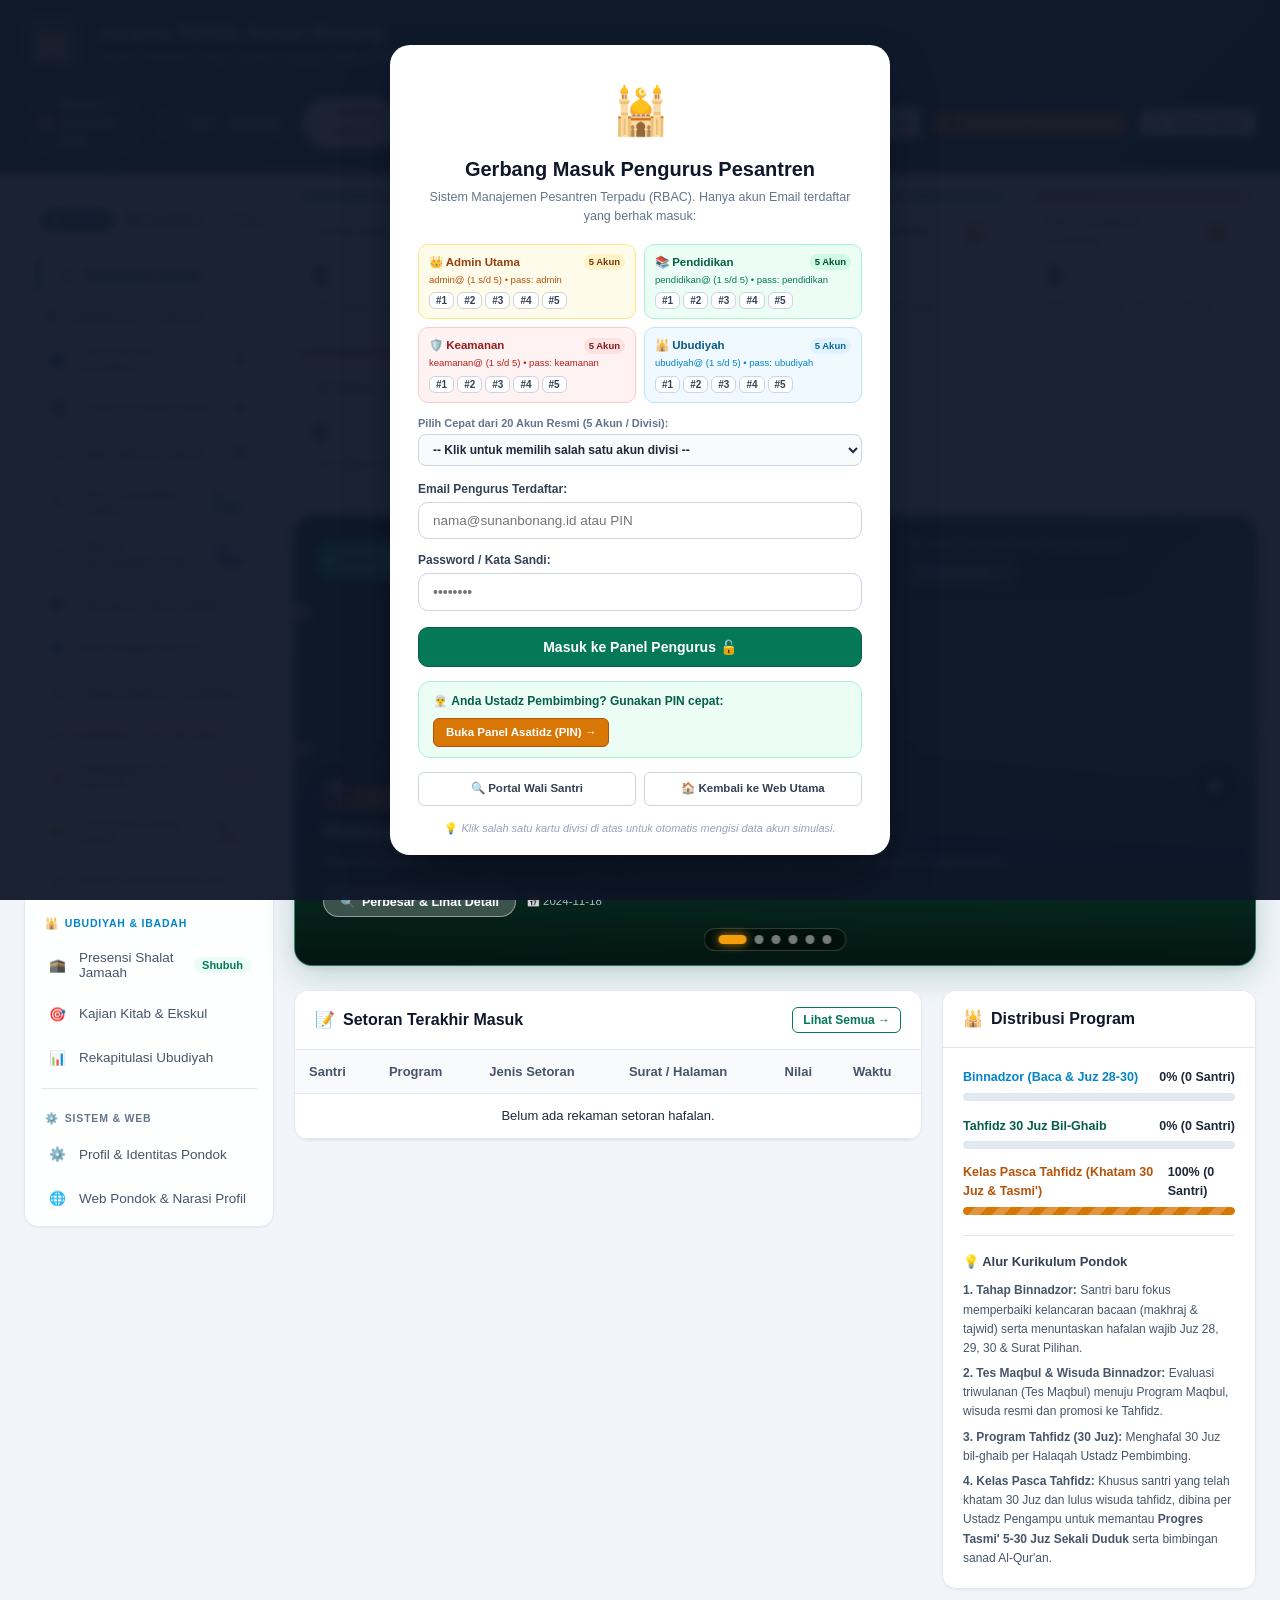
==== admin-tahfidz.html @ cd44e1b3 "feat: tambahkan fitur perombakan dan pindah halaqah/kelas santri khusus admin dengan sinkronisasi cl" ====
<!DOCTYPE html>
<html lang="id">
<head>
  <meta charset="UTF-8">
  <meta name="viewport" content="width=device-width, initial-scale=1.0">
  <title>SiTahfidz - Sistem Presensi & Hasil Setoran Hafalan Santri</title>
  <link rel="stylesheet" href="styles.css">
  <link rel="icon" href="data:image/svg+xml,<svg xmlns='http://www.w3.org/2000/svg' viewBox='0 0 24 24' fill='%23059669'><path d='M12 2L2 7l10 5 10-5-10-5zM2 17l10 5 10-5M2 12l10 5 10-5'/></svg>">
</head>
<body>

  <!-- ================= TOP HEADER ================= -->
  <header class="app-header">
    <div class="header-container">
      <div class="header-left">
        <div class="pondok-logo-wrap" id="headerLogoWrap">
          <span class="pondok-logo-placeholder">🕌</span>
        </div>
        <div class="header-title-block">
          <h1 id="headerPondokName">Pondok Pesantren Tahfidz Al-Qur'an Al-Barokah</h1>
          <p id="headerPondokDesc">Sistem Presensi & Hasil Setoran Hafalan: Program Binnadzor & Tahfidz</p>
        </div>
      </div>

      <div class="header-right">
        <div class="header-badge badge-gold">
          <span>📅</span>
          <span id="headerCurrentDate">Memuat tanggal...</span>
        </div>
        <div class="header-badge" style="display:inline-flex; align-items:center;">
          <span class="live-pulse-dot"></span>
          <span>Sesi:</span>&nbsp;
          <span id="headerActiveSession" style="font-weight:700;">Shubuh</span>
        </div>
        <!-- CLOUD SYNC BADGE -->
        <div id="cloudSyncBadge" class="header-badge" style="background:#ecfdf5; color:#047857; font-weight:700; border:1px solid #bbf7d0; cursor:pointer;" onclick="switchTab('pengaturan')" title="Status Cloud Firebase (website-utama-asrama): Klik untuk buka pengaturan cloud">
          <span class="live-pulse-dot" style="background:#10b981;"></span>
          <span id="syncText">Cloud Sync</span>
        </div>
        <!-- PERAN PENGURUS AKTIF (ROLE BADGE) -->
        <div id="headerRoleBadge" class="header-badge" style="background:#fef3c7; color:#92400e; font-weight:700; border:1px solid #fde68a; cursor:default;" title="Peran aktif saat ini">
          <span id="headerRoleIcon">👑</span>
          <span id="headerRoleName">Administrator Utama</span>
        </div>
        <button type="button" class="btn btn-secondary btn-sm" onclick="handleLogoutRole()" style="background:#fee2e2; color:#b91c1c; border-color:#fca5a5;" title="Kunci / Ganti Akun Peran Pengurus">
          <span>🔒</span> Ganti Peran
        </button>
        <a href="panel-ustadz.html" class="btn btn-secondary btn-sm" style="text-decoration:none;">
          <span>👳‍♂️</span> Panel Ustadz
        </a>
        <a href="index.html" class="btn btn-secondary btn-sm" style="text-decoration:none;">
          <span>🏠</span> Web Pondok
        </a>

        <!-- TOMBOL AKSI CEPAT HEADER SESUAI PERAN -->
        <!-- 1. Pendidikan & Admin -->
        <button id="btnHeaderSetoran" class="btn btn-gold btn-sm" onclick="openModalSetoran()">
          <span>➕</span> Catat Hasil Setoran Harian
        </button>
        <button id="btnHeaderAbsen" class="btn btn-secondary btn-sm" onclick="openModalAbsensiHariIni()">
          <span>📋</span> Absen Santri
        </button>
        <!-- 2. Keamanan -->
        <button id="btnHeaderKeamanan1" class="btn btn-danger btn-sm" onclick="openModalInputPelanggaran()" style="display:none; background:#dc2626; color:#fff; border-color:#b91c1c;">
          <span>⚠️</span> Input Pelanggaran
        </button>
        <button id="btnHeaderKeamanan2" class="btn btn-gold btn-sm" onclick="openModalInputPerizinan()" style="display:none;">
          <span>🎫</span> Terbitkan Izin Pulang
        </button>
        <!-- 3. Ubudiyah -->
        <button id="btnHeaderUbudiyah1" class="btn btn-primary btn-sm" onclick="switchTab('ubudiyah-jamaah')" style="display:none;">
          <span>🕋</span> Presensi Jamaah
        </button>
        <button id="btnHeaderUbudiyah2" class="btn btn-gold btn-sm" onclick="openModalInputEkskul()" style="display:none;">
          <span>🎯</span> Input Ekskul & Kajian
        </button>
      </div>
    </div>
  </header>

  <!-- ================= MAIN LAYOUT ================= -->
  <div class="main-wrapper">
    <!-- NAVIGATION TABS -->
    <aside class="nav-tabs-container">
      <!-- Module Switcher Pills -->
      <div class="nav-module-filter-bar">
        <button type="button" class="nav-module-pill active" onclick="filterNavCategory('all', this)">🌟 Semua</button>
        <button type="button" class="nav-module-pill" onclick="filterNavCategory('pendidikan', this)">📚 Pendidikan</button>
        <button type="button" class="nav-module-pill" onclick="filterNavCategory('keamanan', this)">🛡️ Keamanan</button>
        <button type="button" class="nav-module-pill" onclick="filterNavCategory('ubudiyah', this)">🕌 Ubudiyah</button>
      </div>

      <!-- UTAMA -->
      <button class="nav-tab-btn active" data-category="all" onclick="switchTab('dashboard')">
        <span class="nav-tab-icon">📊</span>
        <span>Dashboard Utama</span>
      </button>

      <!-- BAR PENDIDIKAN & TAHFIDZ -->
      <div class="nav-category-header" data-category="pendidikan">
        <span>📚</span> PENDIDIKAN & TAHFIDZ
      </div>
      <button class="nav-tab-btn" data-category="pendidikan" onclick="switchTab('santri')">
        <span class="nav-tab-icon">👥</span>
        <span>Data Santri & Kenaikan</span>
        <span class="nav-tab-pill" id="pillTotalSantri">0</span>
      </button>
      <button class="nav-tab-btn" data-category="pendidikan" onclick="switchTab('absensi')">
        <span class="nav-tab-icon">✅</span>
        <span>Presensi Harian Santri</span>
        <span class="nav-tab-pill" id="pillAbsensiHariIni">0</span>
      </button>
      <button class="nav-tab-btn" data-category="pendidikan" onclick="switchTab('setoran')">
        <span class="nav-tab-icon">📖</span>
        <span>Hasil Setoran Harian</span>
        <span class="nav-tab-pill" id="pillTotalSetoran">0</span>
      </button>
      <button class="nav-tab-btn" data-category="pendidikan" onclick="switchTab('absensi-ustadz')">
        <span class="nav-tab-icon">👳‍♂️</span>
        <span>Absen Kehadiran Ustadz</span>
        <span class="nav-tab-pill" id="pillAbsensiUstadzHariIni" style="background:#ecfdf5; color:#047857;">0</span>
      </button>
      <button class="nav-tab-btn" data-category="pendidikan" onclick="switchTab('ujian')">
        <span class="nav-tab-icon">📝</span>
        <span>Ujian & Perombakan Kelas</span>
        <span class="nav-tab-pill" id="pillUjianSemester" style="background:#e0e7ff; color:#3730a3;">Sem 1</span>
      </button>
      <button class="nav-tab-btn" data-category="pendidikan" onclick="switchTab('wisuda')">
        <span class="nav-tab-icon">🎓</span>
        <span>Wisuda & Pasca Tahfidz</span>
        <span class="nav-tab-pill" id="pillSiapWisuda" style="background:#fef3c7; color:#b45309;">0 Siap</span>
      </button>
      <button class="nav-tab-btn" data-category="pendidikan" onclick="switchTab('mutabaah')">
        <span class="nav-tab-icon">🗺️</span>
        <span>Peta Hafalan 30 Juz</span>
      </button>
      <button class="nav-tab-btn" data-category="pendidikan" onclick="switchTab('laporan')">
        <span class="nav-tab-icon">📊</span>
        <span>Rekap Bulanan Pendidikan</span>
      </button>

      <!-- BAR KEAMANAN & KETERTIBAN -->
      <div class="nav-category-header" data-category="keamanan" style="color:#b91c1c;">
        <span>🛡️</span> KEAMANAN & KETERTIBAN
      </div>
      <button class="nav-tab-btn" data-category="keamanan" onclick="switchTab('keamanan-pelanggaran')">
        <span class="nav-tab-icon">⚠️</span>
        <span>Pelanggaran & Takziran</span>
        <span class="nav-tab-pill" id="pillTotalPelanggaran" style="background:#fee2e2; color:#b91c1c;">0</span>
      </button>
      <button class="nav-tab-btn" data-category="keamanan" onclick="switchTab('keamanan-perizinan')">
        <span class="nav-tab-icon">🎫</span>
        <span>Perizinan Pulang Santri</span>
        <span class="nav-tab-pill" id="pillSantriIzinPulang" style="background:#fef3c7; color:#b45309;">0 Izin</span>
      </button>
      <button class="nav-tab-btn" data-category="keamanan" onclick="switchTab('keamanan-rekap')">
        <span class="nav-tab-icon">📈</span>
        <span>Rekap Kedisiplinan Poin</span>
      </button>

      <!-- BAR UBUDIYAH & PEMBIASAAN -->
      <div class="nav-category-header" data-category="ubudiyah" style="color:#0284c7;">
        <span>🕌</span> UBUDIYAH & IBADAH
      </div>
      <button class="nav-tab-btn" data-category="ubudiyah" onclick="switchTab('ubudiyah-jamaah')">
        <span class="nav-tab-icon">🕋</span>
        <span>Presensi Shalat Jamaah</span>
        <span class="nav-tab-pill" id="pillJamaahHariIni" style="background:#ecfdf5; color:#047857;">Shubuh</span>
      </button>
      <button class="nav-tab-btn" data-category="ubudiyah" onclick="switchTab('ubudiyah-ekskul')">
        <span class="nav-tab-icon">🎯</span>
        <span>Kajian Kitab & Ekskul</span>
      </button>
      <button class="nav-tab-btn" data-category="ubudiyah" onclick="switchTab('ubudiyah-rekap')">
        <span class="nav-tab-icon">📊</span>
        <span>Rekapitulasi Ubudiyah</span>
      </button>

      <div class="nav-divider"></div>

      <!-- PENGATURAN & WEB -->
      <div class="nav-category-header" data-category="sistem">
        <span>⚙️</span> SISTEM & WEB
      </div>
      <button class="nav-tab-btn" data-category="sistem" onclick="switchTab('pengaturan')">
        <span class="nav-tab-icon">⚙️</span>
        <span>Profil &amp; Identitas Pondok</span>
      </button>
      <button class="nav-tab-btn" data-category="sistem" onclick="switchTab('website')">
        <span class="nav-tab-icon">🌐</span>
        <span>Web Pondok &amp; Narasi Profil</span>
      </button>
    </aside>

    <!-- CONTENT AREA -->
    <main class="tab-content-area">

      <!-- ================= 1. TAB DASHBOARD ================= -->
      <section id="pane-dashboard" class="tab-pane active">
        <!-- Stat Cards -->
        <div class="stat-cards-grid">
          <div class="stat-card">
            <div class="stat-card-header">
              <span class="stat-card-title">Total Santri Aktif</span>
              <div class="stat-icon-wrap">👥</div>
            </div>
            <div class="stat-card-value" id="dashTotalSantri">0</div>
            <div class="stat-card-desc">Binnadzor & Tahfidz terdaftar</div>
          </div>

          <div class="stat-card card-binnadzor">
            <div class="stat-card-header">
              <span class="stat-card-title">Program Binnadzor</span>
              <div class="stat-icon-wrap" style="color:var(--binnadzor-color)">📖</div>
            </div>
            <div class="stat-card-value" id="dashTotalBinnadzor">0</div>
            <div class="stat-card-desc">Fokus Baca & Hafalan Juz 28-30</div>
          </div>

          <div class="stat-card card-tahfidz">
            <div class="stat-card-header">
              <span class="stat-card-title">Program Tahfidz</span>
              <div class="stat-icon-wrap" style="color:var(--tahfidz-color)">🕌</div>
            </div>
            <div class="stat-card-value" id="dashTotalTahfidz">0</div>
            <div class="stat-card-desc">Halaqah Ustadz (30 Juz)</div>
          </div>

          <div class="stat-card card-gold">
            <div class="stat-card-header">
              <span class="stat-card-title">Kelas Pasca Tahfidz</span>
              <div class="stat-icon-wrap" style="color:var(--gold-600)">👑</div>
            </div>
            <div class="stat-card-value" id="dashTotalPascaTahfidz">0</div>
            <div class="stat-card-desc">Wisuda 30 Juz • Progres Tasmi'</div>
          </div>

          <div class="stat-card card-gold">
            <div class="stat-card-header">
              <span class="stat-card-title">Setoran Hari Ini</span>
              <div class="stat-icon-wrap" style="color:var(--gold-600)">✨</div>
            </div>
            <div class="stat-card-value" id="dashSetoranHariIni">0</div>
            <div class="stat-card-desc" id="dashKehadiranDesc">Kehadiran: 0%</div>
          </div>
        </div>

        <!-- Notification Banner: Santri Binnadzor Siap Wisuda -->
        <div id="bannerSiapWisuda" class="binnadzor-track-card" style="display:none;">
          <div style="display:flex; align-items:center; justify-content:space-between; flex-wrap:wrap; gap:12px;">
            <div>
              <h3 style="font-size:15px; font-weight:700; color:#0369a1; display:flex; align-items:center; gap:8px;">
                <span>🎓</span> Pemberitahuan Kelulusan Binnadzor
              </h3>
              <p style="font-size:13px; color:#0f172a; margin-top:4px;" id="bannerSiapWisudaText">
                Ada santri yang telah menyelesaikan khatam bacaan dan tuntas hafalan Juz 28, 29, 30.
              </p>
            </div>
            <button class="btn btn-gold btn-sm" onclick="switchTab('wisuda')">
              Buka Modul Wisuda Binnadzor →
            </button>
          </div>
        </div>

        <!-- WIDGET DOKUMENTASI & SOROTAN FOTO PESANTREN (INTERAKTIF 3D & SLIDER) -->
        <div class="photo-showcase-widget" id="adminPhotoShowcaseWrap">
          <div class="photo-showcase-header">
            <div class="photo-showcase-title-wrap">
              <span class="photo-showcase-badge"><span class="live-dot"></span> Sorotan Pesantren</span>
              <div>
                <h3 class="photo-showcase-title">📸 Dokumentasi & Suasana Kehidupan Santri</h3>
                <p class="photo-showcase-subtitle">Momen tahfidz, halaqah setoran harian, wisuda, dan pembiasaan ibadah di pondok</p>
              </div>
            </div>
            <div style="display:flex; align-items:center; gap:8px; flex-wrap:wrap;">
              <span style="font-size:11.5px; color:#a7f3d0; margin-right:4px;">💡 <em>Geser / drag foto & klik untuk perbesar</em></span>
              <button type="button" class="btn btn-secondary btn-sm" onclick="switchTab('website'); setTimeout(() => switchWebSubTab('gallery'), 150);" style="background:rgba(255,255,255,0.2); border:1px solid rgba(255,255,255,0.4); color:#fff; font-size:11.5px; padding:4px 10px;">
                Kelola Galeri ↗
              </button>
            </div>
          </div>
          <div id="adminPhotoShowcaseContainer">
            <!-- Rendered by createInteractivePhotoSlider -->
          </div>
        </div>

        <!-- Recent Setoran & Activity Grid -->
        <div style="display:grid; grid-template-columns: 2fr 1fr; gap:20px; align-items:start;">
          <!-- Recent Setoran Table -->
          <div class="panel-box" style="margin-bottom:0;">
            <div class="panel-header">
              <h3 class="panel-title"><span>📝</span> Setoran Terakhir Masuk</h3>
              <button class="btn btn-outline-primary btn-sm" onclick="switchTab('setoran')">Lihat Semua →</button>
            </div>
            <div class="panel-body" style="padding:0;">
              <div class="table-responsive">
                <table class="data-table">
                  <thead>
                    <tr>
                      <th>Santri</th>
                      <th>Program</th>
                      <th>Jenis Setoran</th>
                      <th>Surat / Halaman</th>
                      <th>Nilai</th>
                      <th>Waktu</th>
                    </tr>
                  </thead>
                  <tbody id="dashTableRecentSetoran">
                    <!-- Dynamic -->
                  </tbody>
                </table>
              </div>
            </div>
          </div>

          <!-- Halaqah & Program Breakdown -->
          <div class="panel-box" style="margin-bottom:0;">
            <div class="panel-header">
              <h3 class="panel-title"><span>🕌</span> Distribusi Program</h3>
            </div>
            <div class="panel-body">
              <div style="margin-bottom:16px;">
                <div style="display:flex; justify-content:space-between; font-size:12.5px; font-weight:600; margin-bottom:6px;">
                  <span style="color:var(--binnadzor-color)">Binnadzor (Baca & Juz 28-30)</span>
                  <span id="dashBinnadzorPct">0%</span>
                </div>
                <div class="progress-bar-wrap">
                  <div class="progress-bar-fill fill-blue" id="dashBinnadzorBar" style="width: 50%;"></div>
                </div>
              </div>

              <div style="margin-bottom:14px;">
                <div style="display:flex; justify-content:space-between; font-size:12.5px; font-weight:600; margin-bottom:6px;">
                  <span style="color:var(--tahfidz-color)">Tahfidz 30 Juz Bil-Ghaib</span>
                  <span id="dashTahfidzPct">0%</span>
                </div>
                <div class="progress-bar-wrap">
                  <div class="progress-bar-fill" id="dashTahfidzBar" style="width: 50%;"></div>
                </div>
              </div>

              <div style="margin-bottom:20px;">
                <div style="display:flex; justify-content:space-between; font-size:12.5px; font-weight:600; margin-bottom:6px;">
                  <span style="color:#b45309;">Kelas Pasca Tahfidz (Khatam 30 Juz & Tasmi')</span>
                  <span id="dashPascaTahfidzPct">0%</span>
                </div>
                <div class="progress-bar-wrap">
                  <div class="progress-bar-fill fill-gold" id="dashPascaTahfidzBar" style="width: 50%; background:#d97706;"></div>
                </div>
              </div>

              <hr style="border:none; border-top:1px solid var(--light-200); margin:16px 0;">

              <h4 style="font-size:13px; font-weight:700; color:var(--dark-700); margin-bottom:10px;">
                💡 Alur Kurikulum Pondok
              </h4>
              <div style="font-size:12px; color:var(--dark-600); line-height:1.6;">
                <p><strong>1. Tahap Binnadzor:</strong> Santri baru fokus memperbaiki kelancaran bacaan (makhraj & tajwid) serta menuntaskan hafalan wajib Juz 28, 29, 30 & Surat Pilihan.</p>
                <p style="margin-top:6px;"><strong>2. Tes Maqbul & Wisuda Binnadzor:</strong> Evaluasi triwulanan (Tes Maqbul) menuju Program Maqbul, wisuda resmi dan promosi ke Tahfidz.</p>
                <p style="margin-top:6px;"><strong>3. Program Tahfidz (30 Juz):</strong> Menghafal 30 Juz bil-ghaib per Halaqah Ustadz Pembimbing.</p>
                <p style="margin-top:6px;"><strong>4. Kelas Pasca Tahfidz:</strong> Khusus santri yang telah khatam 30 Juz dan lulus wisuda tahfidz, dibina per Ustadz Pengampu untuk memantau <strong>Progres Tasmi' 5-30 Juz Sekali Duduk</strong> serta bimbingan sanad Al-Qur'an.</p>
              </div>
            </div>
          </div>
        </div>
      </section>

      <!-- ================= 2. TAB PRESENSI HARIAN ================= -->
      <section id="pane-absensi" class="tab-pane">
        <div class="panel-box">
          <div class="panel-header">
            <h3 class="panel-title"><span>📋</span> Presensi & Absensi Setoran Harian</h3>
            <div class="panel-actions">
              <button class="btn btn-secondary btn-sm" onclick="eksporAbsensiExcel()">
                📥 Ekspor Excel (.xlsx)
              </button>
              <button class="btn btn-secondary btn-sm" onclick="triggerImportAbsensiExcel()">
                📤 Impor Excel
              </button>
              <button class="btn btn-secondary btn-sm" onclick="unduhTemplateAbsensiExcel()">
                📄 Template Excel
              </button>
              <input type="file" id="fileInputAbsensiCSV" accept=".xlsx, .xls, .csv" style="display:none;" onchange="prosesImportAbsensiExcel(event)">
              <button class="btn btn-secondary btn-sm" id="btnSetSemuaHadir" onclick="setSemuaAbsen('Hadir (Setor)')">
                ✓ Set Semua Hadir & Setor
              </button>
              <button class="btn btn-secondary btn-sm" onclick="resetPresensiSesiIni()" title="Hapus seluruh catatan presensi pada tanggal dan sesi ini" style="color:var(--danger);">
                🗑️ Reset Presensi Sesi Ini
              </button>
              <button class="btn btn-primary btn-sm" onclick="simpanPresensiHarian()">
                💾 Simpan Presensi
              </button>
            </div>
          </div>
          <div class="panel-body">
            <!-- PILIH NAMA USTADZ PENGAMPU (LANGSUNG MUNCUL MURIDNYA SAJA) -->
            <div style="background:#f8fafc; border:1px solid #cbd5e1; border-radius:12px; padding:14px 18px; margin-bottom:16px;">
              <div style="display:flex; justify-content:space-between; align-items:center; flex-wrap:wrap; gap:10px; margin-bottom:8px;">
                <div style="font-size:13.5px; font-weight:700; color:#0f172a; display:flex; align-items:center; gap:8px;">
                  <span style="font-size:18px;">👳‍♂️</span> <strong>Pilih Nama Ustadz / Pembimbing untuk Presensi:</strong>
                </div>
                <div id="absensiActiveUstadzNotice" style="display:none; background:#ecfdf5; border:1px solid #a7f3d0; color:#047857; font-size:12px; font-weight:700; padding:4px 12px; border-radius:999px;">
                  <!-- Dynamic notice -->
                </div>
              </div>
              <p style="font-size:12px; color:#64748b; margin-bottom:10px;">
                Ustadz cukup klik nama sendiri di bawah ini, otomatis hanya santri bimbingan Anda yang muncul untuk diabsen (tidak perlu search satu persatu):
              </p>
              <div id="absensiUstadzChips" style="display:flex; gap:8px; flex-wrap:wrap;">
                <!-- Generated dynamically by renderAbsensiUstadzChips() -->
              </div>
            </div>

            <!-- Filter Bar Absensi -->
            <div class="filter-bar">
              <div class="form-group" style="margin-bottom:0; min-width:170px;">
                <label class="form-label" style="margin-bottom:2px;">Tanggal Presensi</label>
                <input type="date" id="absensiTanggal" class="form-control" onchange="renderPresensiTable()">
              </div>
              <div class="form-group" style="margin-bottom:0; min-width:180px;">
                <label class="form-label" style="margin-bottom:2px;">Sesi Waktu Setoran</label>
                <select id="absensiSesi" class="form-control" onchange="renderPresensiTable()">
                  <!-- Dynamic from settings -->
                </select>
              </div>
              <div class="form-group" style="margin-bottom:0; min-width:200px;">
                <label class="form-label" style="margin-bottom:2px;">Filter Ustadz / Kelas</label>
                <select id="absensiFilterUstadz" class="form-control" onchange="pilihAbsensiUstadz(this.value)">
                  <!-- Dynamic from settings -->
                </select>
              </div>
              <div class="form-group" style="margin-bottom:0; min-width:150px;">
                <label class="form-label" style="margin-bottom:2px;">Filter Program</label>
                <select id="absensiFilterProgram" class="form-control" onchange="renderPresensiTable()">
                  <option value="">Semua Program</option>
                  <option value="Binnadzor">Binnadzor Saja</option>
                  <option value="Tahfidz">Tahfidz Saja</option>
                  <option value="Pasca Tahfidz">Pasca Tahfidz Saja</option>
                </select>
              </div>
              <div class="form-group" style="margin-bottom:0; flex:1; min-width:180px;">
                <label class="form-label" style="margin-bottom:2px;">Cari Santri</label>
                <input type="text" id="absensiSearch" class="form-control" placeholder="Ketik nama santri..." oninput="renderPresensiTable()">
              </div>
            </div>

            <!-- Banner Status Hari Aktif / Libur Presensi Santri -->
            <div id="statusHariPresensiBanner" style="display:none; margin-bottom:14px;"></div>

            <!-- Attendance Stats Bar -->
            <div style="display:flex; gap:12px; margin-bottom:16px; flex-wrap:wrap; font-size:12.5px;">
              <span class="badge badge-status-hadir-setor" id="countHadirSetor">Hadir & Setor: 0</span>
              <span class="badge badge-status-hadir-nosetor" id="countHadirNoSetor">Hadir Belum Setor: 0</span>
              <span class="badge badge-status-izin" id="countIzin">Izin: 0</span>
              <span class="badge badge-status-sakit" id="countSakit">Sakit: 0</span>
              <span class="badge badge-status-alpa" id="countAlpa">Alpa / Belum Absen: 0</span>
            </div>

            <!-- Bulk Action Bar Presensi -->
            <div id="absensiBulkActionBar" class="bulk-action-bar" style="display:none;"></div>

            <!-- Attendance Table -->
            <div class="table-responsive">
              <table class="data-table">
                <thead>
                  <tr>
                    <th style="width:36px; text-align:center;"><input type="checkbox" id="checkAllAbsensi" onchange="toggleSelectAllAbsensi(this.checked)" title="Pilih Semua"></th>
                    <th style="width:40px;">No</th>
                    <th>Santri & NIS</th>
                    <th>Program</th>
                    <th>Kelas / Ustadz</th>
                    <th style="min-width:260px;">Status Presensi Sesi Ini</th>
                    <th>Keterangan / Catatan</th>
                    <th style="text-align:center; min-width:120px;">Aksi</th>
                  </tr>
                </thead>
                <tbody id="tableAbsensiBody">
                  <!-- Dynamic -->
                </tbody>
              </table>
            </div>
          </div>
        </div>
      </section>

      <!-- ================= 3. TAB HASIL SETORAN HARIAN ================= -->
      <section id="pane-setoran" class="tab-pane">
        <div class="panel-box">
          <div class="panel-header">
            <h3 class="panel-title"><span>📖</span> Jurnal & Hasil Setoran Harian</h3>
            <div class="panel-actions">
              <button class="btn btn-secondary btn-sm" onclick="eksporSetoranExcel()">
                📥 Ekspor Excel (.xlsx)
              </button>
              <button class="btn btn-secondary btn-sm" onclick="triggerImportSetoranExcel()">
                📤 Impor Excel
              </button>
              <button class="btn btn-secondary btn-sm" onclick="unduhTemplateSetoranExcel()">
                📄 Template Excel
              </button>
              <input type="file" id="fileInputSetoranCSV" accept=".xlsx, .xls, .csv" style="display:none;" onchange="prosesImportSetoranExcel(event)">
              <button class="btn btn-gold btn-sm" onclick="openModalSetoran()">
                ➕ Catat Hasil Setoran Harian
              </button>
            </div>
          </div>
          <div class="panel-body">
            <!-- Filter Ustadz untuk Hasil Setoran Harian -->
            <div style="background:#f8fafc; border:1px solid #cbd5e1; border-radius:12px; padding:12px 16px; margin-bottom:16px;">
              <div style="display:flex; justify-content:space-between; align-items:center; flex-wrap:wrap; gap:8px; margin-bottom:8px;">
                <span style="font-size:12.5px; font-weight:700; color:#0f172a;">
                  👳‍♂️ Filter Hasil Setoran Berdasarkan Ustadz / Kelas:
                </span>
                <span id="setoranActiveUstadzNotice" style="display:none; font-size:11.5px; color:#047857; font-weight:600;"></span>
              </div>
              <div id="setoranUstadzChips" style="display:flex; gap:6px; flex-wrap:wrap;">
                <!-- Generated dynamically -->
              </div>
            </div>

            <!-- Filter Bar Setoran -->
            <div class="filter-bar">
              <input type="text" id="setoranSearch" class="search-input" placeholder="Cari santri, surat, catatan..." oninput="renderSetoranTable()">
              
              <select id="setoranFilterProgram" onchange="renderSetoranTable()">
                <option value="">Semua Program</option>
                <option value="Binnadzor">Binnadzor (Baca / Juz 28-30)</option>
                <option value="Tahfidz">Tahfidz (30 Juz)</option>
                <option value="Pasca Tahfidz">Kelas Pasca Tahfidz (Tasmi' & Sanad)</option>
              </select>

              <select id="setoranFilterJenis" onchange="renderSetoranTable()">
                <option value="">Semua Jenis Setoran</option>
                <option value="Ziyadah">Ziyadah (Hafalan Baru)</option>
                <option value="Muraja'ah">Muraja'ah (Penguatan)</option>
                <option value="Bacaan Al-Qur'an (Bin-Nadzor)">Bacaan Binnadzor</option>
                <option value="Hafalan Juz 28">Hafalan Juz 28</option>
                <option value="Hafalan Juz 29">Hafalan Juz 29</option>
                <option value="Hafalan Juz 30">Hafalan Juz 30</option>
                <option value="Tasmi' Sekali Duduk">Tasmi' Bil-Ghaib</option>
                <option value="Ujian Tasmi' Binnadzor">Ujian Tasmi' Binnadzor</option>
              </select>

              <select id="setoranFilterNilai" onchange="renderSetoranTable()">
                <option value="">Semua Kualitas Nilai</option>
                <option value="Mumtaz (A)">Mumtaz (A)</option>
                <option value="Jayyid Jiddan (B+)">Jayyid Jiddan (B+)</option>
                <option value="Jayyid (B)">Jayyid (B)</option>
                <option value="Maqbul (C)">Maqbul (C)</option>
                <option value="Perlu Ulang (D)">Perlu Ulang (D)</option>
              </select>
            </div>

            <!-- Bulk Action Bar Setoran -->
            <div id="setoranBulkActionBar" class="bulk-action-bar" style="display:none;"></div>

            <!-- Setoran Table -->
            <div class="table-responsive">
              <table class="data-table">
                <thead>
                  <tr>
                    <th style="width:36px; text-align:center;"><input type="checkbox" id="checkAllSetoran" onchange="toggleSelectAllSetoran(this.checked)" title="Pilih Semua"></th>
                    <th>Tanggal & Sesi</th>
                    <th>Nama Santri</th>
                    <th>Program</th>
                    <th>Jenis Setoran</th>
                    <th>Materi (Juz / Surat / Ayat)</th>
                    <th>Hlm</th>
                    <th>Nilai</th>
                    <th>Catatan Musyrif</th>
                    <th>Penyimak</th>
                    <th style="text-align:right;">Aksi</th>
                  </tr>
                </thead>
                <tbody id="tableSetoranBody">
                  <!-- Dynamic -->
                </tbody>
              </table>
            </div>
          </div>
        </div>
      </section>

      <!-- ================= 3B. TAB ABSENSI ASATIDZ (KHUSUS ADMIN) ================= -->
      <section id="pane-absensi-ustadz" class="tab-pane">
        <div class="panel-box">
          <div class="panel-header">
            <div>
              <h3 class="panel-title"><span>👳‍♂️</span> Presensi & Rekap Kehadiran Asatidz (Guru Tahfidz)</h3>
              <p style="font-size:12px; color:var(--dark-500); margin-top:2px;">
                Khusus Administrator Pondok untuk mencatat, mengontrol kehadiran harian, dan melihat rekapitulasi bulanan seluruh Dewan Asatidz.
              </p>
            </div>
            <div class="panel-actions">
              <button class="btn btn-gold btn-sm" id="btnSetSemuaUstadzHadir" onclick="setSemuaUstadzAbsen('Hadir')">
                ✓ 1-Klik Set Semua Hadir
              </button>
              <button type="button" class="btn btn-secondary btn-sm" onclick="bukaModalKelolaUstadz()" style="font-weight:700; border-color:#059669; color:#047857; background:#ecfdf5;">
                👳‍♂️ Kelola Data Asatidz
              </button>
              <button class="btn btn-secondary btn-sm" onclick="eksporAbsensiUstadzExcel()">
                📥 Ekspor Excel (.xlsx)
              </button>
              <button class="btn btn-secondary btn-sm" onclick="triggerImportAbsensiUstadzExcel()">
                📤 Impor Excel
              </button>
              <button class="btn btn-secondary btn-sm" onclick="unduhTemplateAbsensiUstadzExcel()">
                📄 Template Excel
              </button>
              <input type="file" id="fileInputAbsensiUstadzExcel" accept=".xlsx, .xls, .csv" style="display:none;" onchange="prosesImportAbsensiUstadzExcel(event)">
              <button class="btn btn-primary btn-sm" onclick="simpanPresensiUstadz()">
                💾 Simpan Presensi
              </button>
            </div>
          </div>
          <div class="panel-body">
            <!-- Sub-Tab Switcher: Harian Sesi vs Rekap Bulanan -->
            <div style="display:flex; gap:10px; border-bottom:1px solid #e2e8f0; padding-bottom:12px; margin-bottom:16px; flex-wrap:wrap;">
              <button type="button" class="btn btn-sm btn-primary" id="btnSubTabUstadzHarian" onclick="switchSubTabUstadz('harian')">
                📅 Input Presensi Harian Sesi Ini
              </button>
              <button type="button" class="btn btn-sm btn-secondary" id="btnSubTabUstadzRekap" onclick="switchSubTabUstadz('rekap')">
                📊 Rekapitulasi Kehadiran Bulanan Asatidz
              </button>
            </div>

            <!-- ================= VIEW 1: INPUT PRESENSI HARIAN ================= -->
            <div id="viewUstadzHarian">
              <!-- Panduan Cara Pengisian Simple -->
              <div style="background:#f0fdf4; border:1px solid #bbf7d0; border-radius:10px; padding:12px 16px; margin-bottom:14px; font-size:12.5px; color:#166534; display:flex; gap:12px; align-items:center;">
                <span style="font-size:24px;">💡</span>
                <div>
                  <strong>Cara Mengisi Absen Ustadz Sangat Praktis:</strong>
                  <div style="color:#15803d; margin-top:2px; line-height:1.5;">
                    1. Pilih Tanggal & Sesi di bawah. Jika semua ustadz masuk, cukup klik tombol emas <strong>'✓ 1-Klik Set Semua Hadir'</strong>.<br>
                    2. Jika ada yang izin, sakit, atau digantikan (badal), cukup klik chip status <strong>[✉️ Izin]</strong>, <strong>[🏥 Sakit]</strong>, atau <strong>[🔄 Badal]</strong> pada baris ustadz yang bersangkutan. Status langsung tersimpan otomatis!
                  </div>
                </div>
              </div>

              <!-- Filter Bar Presensi Ustadz -->
              <div class="filter-bar">
                <div class="form-group" style="margin-bottom:0; min-width:170px;">
                  <label class="form-label" style="margin-bottom:2px;">Tanggal Presensi</label>
                  <input type="date" id="absensiUstadzTanggal" class="form-control" onchange="renderAbsensiUstadzTable()">
                </div>
                <div class="form-group" style="margin-bottom:0; min-width:180px;">
                  <label class="form-label" style="margin-bottom:2px;">Sesi Halaqah</label>
                  <select id="absensiUstadzSesi" class="form-control" onchange="renderAbsensiUstadzTable()">
                    <!-- Dynamic from settings -->
                  </select>
                </div>
                <div class="form-group" style="margin-bottom:0; min-width:180px;">
                  <label class="form-label" style="margin-bottom:2px;">Filter Peran / Bagian</label>
                  <select id="absensiUstadzFilterPeran" class="form-control" onchange="renderAbsensiUstadzTable()">
                    <option value="">Semua Asatidz</option>
                    <option value="Tahfidz">Musyrif Tahfidz</option>
                    <option value="Binnadzor">Pengajar Binnadzor</option>
                    <option value="Putri">Asatidzah Putri</option>
                  </select>
                </div>
                <div class="form-group" style="margin-bottom:0; flex:1; min-width:180px;">
                  <label class="form-label" style="margin-bottom:2px;">Cari Ustadz</label>
                  <input type="text" id="absensiUstadzSearch" class="form-control" placeholder="Ketik nama Ustadz..." oninput="renderAbsensiUstadzTable()">
                </div>
              </div>

              <!-- Banner Status Hari Aktif / Libur Presensi Ustadz -->
              <div id="statusHariUstadzBanner" style="display:none; margin-bottom:14px;"></div>

              <!-- Attendance Stats Bar for Ustadz -->
              <div style="display:flex; gap:12px; margin-bottom:16px; flex-wrap:wrap; font-size:12.5px;">
                <span class="badge badge-status-hadir-setor" id="countUstadzHadir">Hadir: 0</span>
                <span class="badge badge-status-izin" id="countUstadzIzin">Izin: 0</span>
                <span class="badge badge-status-sakit" id="countUstadzSakit">Sakit: 0</span>
                <span class="badge badge-status-alpa" id="countUstadzAlpa">Tidak Masuk / Alpa: 0</span>
                <span class="badge" style="background:#e0f2fe; color:#0369a1; font-weight:700;" id="countUstadzBadal">Digantikan (Badal): 0</span>
              </div>

              <!-- Table Presensi Ustadz -->
              <div class="table-responsive">
                <table class="data-table">
                  <thead>
                    <tr>
                      <th style="width:40px;">No</th>
                      <th>Nama Ustadz / Ustadzah</th>
                      <th>Peran / Tugas Halaqah</th>
                      <th style="min-width:290px;">Status Kehadiran Sesi Ini (1-Klik)</th>
                      <th>Ustadz Pengganti (Badal)</th>
                      <th>Catatan / Keterangan</th>
                    </tr>
                  </thead>
                  <tbody id="tableAbsensiUstadzBody">
                    <!-- Dynamic -->
                  </tbody>
                </table>
              </div>
            </div>

            <!-- ================= VIEW 2: REKAP BULANAN ASATIDZ ================= -->
            <div id="viewUstadzRekap" style="display:none;">
              <!-- Filter Bar Rekap Bulanan Asatidz -->
              <div class="filter-bar" style="background:#f8fafc; border:1px solid #e2e8f0; border-radius:10px; padding:12px; margin-bottom:16px;">
                <div class="form-group" style="margin-bottom:0; min-width:160px;">
                  <label class="form-label" style="margin-bottom:2px;">Bulan Rekapitulasi</label>
                  <select id="rekapUstadzBulan" class="form-control" onchange="renderRekapBulananUstadz()">
                    <option value="1">Januari</option>
                    <option value="2">Februari</option>
                    <option value="3">Maret</option>
                    <option value="4">April</option>
                    <option value="5">Mei</option>
                    <option value="6">Juni</option>
                    <option value="7">Juli</option>
                    <option value="8">Agustus</option>
                    <option value="9">September</option>
                    <option value="10">Oktober</option>
                    <option value="11" selected>November</option>
                    <option value="12">Desember</option>
                  </select>
                </div>
                <div class="form-group" style="margin-bottom:0; min-width:120px;">
                  <label class="form-label" style="margin-bottom:2px;">Tahun</label>
                  <select id="rekapUstadzTahun" class="form-control" onchange="renderRekapBulananUstadz()">
                    <option value="2023">2023</option>
                    <option value="2024" selected>2024</option>
                    <option value="2025">2025</option>
                    <option value="2026">2026</option>
                  </select>
                </div>
                <div class="form-group" style="margin-bottom:0; flex:1; min-width:180px;">
                  <label class="form-label" style="margin-bottom:2px;">Cari Ustadz</label>
                  <input type="text" id="rekapUstadzSearch" class="form-control" placeholder="Cari nama Ustadz / Halaqah..." oninput="renderRekapBulananUstadz()">
                </div>
                <div style="display:flex; gap:8px; align-items:flex-end;">
                  <button type="button" class="btn btn-secondary btn-sm" onclick="eksporRekapBulananUstadzExcel()">
                    📥 Unduh Rekap Excel (.xlsx)
                  </button>
                  <button type="button" class="btn btn-secondary btn-sm" onclick="cetakRekapBulananUstadz()">
                    🖨️ Cetak Rekap Asatidz
                  </button>
                </div>
              </div>

              <!-- Stat Cards Rekap Bulanan Asatidz -->
              <div style="display:grid; grid-template-columns:repeat(auto-fit, minmax(210px, 1fr)); gap:14px; margin-bottom:18px;">
                <div style="background:#fff; border:1px solid #e2e8f0; border-radius:10px; padding:14px;">
                  <div style="font-size:11.5px; font-weight:700; color:#64748b; text-transform:uppercase;">Rata-rata Disiplin Asatidz</div>
                  <div style="font-size:24px; font-weight:800; color:#059669; margin-top:2px;" id="rekapUstAvgHadir">0%</div>
                  <div style="font-size:11.5px; color:#64748b; margin-top:2px;">Tingkat kehadiran seluruh sesi</div>
                </div>
                <div style="background:#fff; border:1px solid #e2e8f0; border-radius:10px; padding:14px;">
                  <div style="font-size:11.5px; font-weight:700; color:#64748b; text-transform:uppercase;">Total Sesi Halaqah Bulan Ini</div>
                  <div style="font-size:24px; font-weight:800; color:#0284c7; margin-top:2px;" id="rekapUstTotalSesi">0</div>
                  <div style="font-size:11.5px; color:#64748b; margin-top:2px;">Total sesi halaqah tercatat</div>
                </div>
                <div style="background:#fff; border:1px solid #e2e8f0; border-radius:10px; padding:14px;">
                  <div style="font-size:11.5px; font-weight:700; color:#64748b; text-transform:uppercase;">Ustadz Sangat Disiplin (≥90%)</div>
                  <div style="font-size:24px; font-weight:800; color:#b45309; margin-top:2px;" id="rekapUstTopCount">0 Ustadz</div>
                  <div style="font-size:11.5px; color:#64748b; margin-top:2px;">Kehadiran konsisten di atas 90%</div>
                </div>
                <div style="background:#fff; border:1px solid #e2e8f0; border-radius:10px; padding:14px;">
                  <div style="font-size:11.5px; font-weight:700; color:#64748b; text-transform:uppercase;">Total Izin / Sakit / Badal</div>
                  <div style="font-size:24px; font-weight:800; color:#ea580c; margin-top:2px;" id="rekapUstTotalIzinSakit">0 Sesi</div>
                  <div style="font-size:11.5px; color:#64748b; margin-top:2px;">Akumulasi berhalangan hadir</div>
                </div>
              </div>

              <!-- Table Rekapitulasi Bulanan Ustadz -->
              <div class="table-responsive">
                <table class="data-table">
                  <thead>
                    <tr>
                      <th style="width:40px;">No</th>
                      <th>Nama Ustadz / Ustadzah</th>
                      <th>Peran / Tugas Halaqah</th>
                      <th style="text-align:center;">Total Sesi</th>
                      <th style="text-align:center; color:#059669;">Hadir</th>
                      <th style="text-align:center; color:#0284c7;">Izin</th>
                      <th style="text-align:center; color:#ea580c;">Sakit</th>
                      <th style="text-align:center; color:#7c3aed;">Badal</th>
                      <th style="text-align:center; color:#dc2626;">Alpa</th>
                      <th style="text-align:center;">% Disiplin</th>
                      <th style="text-align:center;">Status Evaluasi</th>
                    </tr>
                  </thead>
                  <tbody id="tableRekapUstadzBody">
                    <!-- Dynamic -->
                  </tbody>
                </table>
              </div>
            </div>
          </div>
        </div>
      </section>

      <!-- ================= 4. TAB DATA SANTRI ================= -->
      <section id="pane-santri" class="tab-pane">
        <div class="panel-box">
          <div class="panel-header">
            <h3 class="panel-title"><span>👥</span> Master Data Santri & Jenjang</h3>
            <div class="panel-actions">
              <button class="btn btn-secondary btn-sm" onclick="eksporSantriExcel()">
                📥 Ekspor Excel (.xlsx)
              </button>
              <button class="btn btn-secondary btn-sm" onclick="triggerImportExcel()">
                📤 Impor Excel
              </button>
              <button class="btn btn-secondary btn-sm" onclick="unduhTemplateExcel()">
                📄 Template Excel
              </button>
              <button class="btn btn-warning btn-sm" onclick="openModalKenaikanKelas()" style="background:#4338ca; color:#ffffff; font-weight:600; border:none;" title="Naikkan jenjang kelas sekolah santri serentak untuk tahun ajaran baru">
                📈 Kenaikan Kelas
              </button>
              <button class="btn btn-sm" onclick="openModalPerombakanHalaqah()" style="background:#0284c7; color:#ffffff; font-weight:600; border:none;" title="Perombakan atau pindah halaqah / kelas santri fleksibel">
                🔄 Pindah / Perombakan Halaqah
              </button>
              <input type="file" id="fileInputCSV" accept=".xlsx, .xls, .csv" style="display:none;" onchange="prosesImportExcel(event)">
              <button class="btn btn-primary btn-sm" onclick="openModalSantri()">
                ➕ Tambah Santri
              </button>
            </div>
          </div>
          <div class="panel-body">
            <!-- Filter Bar Santri -->
            <div class="filter-bar">
              <input type="text" id="santriSearch" class="search-input" placeholder="Cari berdasarkan nama, NIS, kelas sekolah, asrama..." oninput="renderSantriTable()">
              
              <select id="santriFilterProgram" onchange="renderSantriTable()">
                <option value="">Semua Program</option>
                <option value="Binnadzor">Binnadzor Saja</option>
                <option value="Program Maqbul">Program Maqbul (Persiapan Tahfidz)</option>
                <option value="Tahfidz">Tahfidz Saja</option>
                <option value="Pasca Tahfidz">Pasca Tahfidz (Khatam 30 Juz)</option>
                <option value="Siap Wisuda">Binnadzor Siap Wisuda</option>
              </select>

              <select id="santriFilterKelasSekolah" onchange="renderSantriTable()">
                <option value="">Semua Kelas Sekolah</option>
                <!-- Dynamic -->
              </select>

              <select id="santriFilterHalaqah" onchange="renderSantriTable()">
                <option value="">Semua Kelas / Ustadz</option>
                <!-- Dynamic -->
              </select>
            </div>

            <!-- Bulk Action Bar Santri -->
            <div id="santriBulkActionBar" class="bulk-action-bar" style="display:none;"></div>

            <!-- Santri Table -->
            <div class="table-responsive">
              <table class="data-table">
                <thead>
                  <tr>
                    <th style="width:36px; text-align:center;"><input type="checkbox" id="checkAllSantri" onchange="toggleSelectAllSantri(this.checked)" title="Pilih Semua"></th>
                    <th>NIS</th>
                    <th>Nama Santri</th>
                    <th>L/P</th>
                    <th>Kelas Sekolah</th>
                    <th>Program</th>
                    <th>Kelas / Ustadz</th>
                    <th>Capaian & Progres Saat Ini</th>
                    <th>Status Wisuda</th>
                    <th style="text-align:center;">Aksi</th>
                  </tr>
                </thead>
                <tbody id="tableSantriBody">
                  <!-- Dynamic -->
                </tbody>
              </table>
            </div>
          </div>
        </div>
      </section>

      <!-- ================= 4B. TAB UJIAN SEMESTER & PEROMBAKAN KELAS ================= -->
      <section id="pane-ujian" class="tab-pane">
        <div class="panel-box">
          <div class="panel-header">
            <h3 class="panel-title"><span>📝</span> Ujian Semester & Perombakan Kelas</h3>
            <div class="panel-actions">
              <button class="btn btn-secondary btn-sm" onclick="eksporUjianExcel()">
                📥 Ekspor Excel (.xlsx)
              </button>
              <button class="btn btn-secondary btn-sm" onclick="triggerImportUjianExcel()">
                📤 Impor Excel
              </button>
              <button class="btn btn-secondary btn-sm" onclick="unduhTemplateUjianExcel()">
                📄 Template Excel
              </button>
              <input type="file" id="fileInputUjianExcel" accept=".xlsx, .xls, .csv" style="display:none;" onchange="prosesImportUjianExcel(event)">
              <button class="btn btn-secondary btn-sm" onclick="cetakBeritaAcaraPerombakan()">
                🖨️ Cetak Berita Acara
              </button>
              <button class="btn btn-primary btn-sm" onclick="openModalInputUjian()">
                ➕ Input Nilai Ujian
              </button>
            </div>
          </div>
          <div class="panel-body">
            <!-- Sub-tab Switcher -->
            <div style="display:flex; gap:10px; margin-bottom:18px; border-bottom:2px solid #e2e8f0; padding-bottom:8px;">
              <button type="button" id="subTabBtnUjianBinnadzor" class="btn btn-sm btn-primary" onclick="switchSubTabUjian('binnadzor')">
                📘 1. Ujian Semester Binnadzor & Perombakan Kelas
              </button>
              <button type="button" id="subTabBtnUjianTahfidz" class="btn btn-sm btn-secondary" onclick="switchSubTabUjian('tahfidz')">
                📗 2. Ujian Tasmi' Semester Tahfidz
              </button>
            </div>

            <!-- VIEW 1: UJIAN BINNADZOR & PEROMBAKAN KELAS -->
            <div id="viewUjianBinnadzor">
              <!-- Info Box Panduan Perombakan -->
              <div style="background:#f0fdf4; border:1px solid #bbf7d0; border-radius:8px; padding:12px 16px; margin-bottom:16px;">
                <div style="display:flex; justify-content:space-between; align-items:center; flex-wrap:wrap; gap:10px;">
                  <div>
                    <h4 style="margin:0 0 4px 0; font-size:13.5px; color:#166534; font-weight:700;">
                      🔄 Sistem Evaluasi Semester & Perombakan Kelas Binnadzor
                    </h4>
                    <p style="margin:0; font-size:12px; color:#374151; line-height:1.5;">
                      Setiap akhir semester, santri Binnadzor diuji kemahiran membaca Al-Qur'an (Makhraj 25%, Tajwid 30%, Fashahah 25%, Hafalan Juz 28-30 20%). Hasil nilai menentukan rekomendasi penempatan kelas baru:
                      <span style="font-weight:600; color:#15803d;">≥90: Kelas A / Program Maqbul</span> • 
                      <span style="font-weight:600; color:#0369a1;">80-89: Kelas B</span> • 
                      <span style="font-weight:600; color:#d97706;">70-79: Kelas C</span> • 
                      <span style="font-weight:600; color:#4b5563;">60-69: Kelas D</span> • 
                      <span style="font-weight:600; color:#b91c1c;">&lt;60: Kelas E</span>.
                    </p>
                  </div>
                  <div style="display:flex; gap:8px;">
                    <button class="btn btn-success btn-sm" onclick="terapkanSemuaRekomendasiPerombakan()" style="background:#15803d; border-color:#15803d; font-weight:700;">
                      ⚡ Terapkan Semua Rekomendasi (1-Klik)
                    </button>
                    <button class="btn btn-primary btn-sm" onclick="terapkanPerombakanKelasTerpilih()">
                      💾 Simpan Perombakan Kelas
                    </button>
                  </div>
                </div>
              </div>

              <!-- Filter Bar Binnadzor -->
              <div class="filter-bar">
                <input type="text" id="ujianBinnadzorSearch" class="search-input" placeholder="Cari nama santri, NIS, kelas..." oninput="renderUjianBinnadzorTable()">
                <select id="ujianBinnadzorFilterSemester" onchange="renderUjianBinnadzorTable()">
                  <option value="Semester Ganjil">Semester Ganjil</option>
                  <option value="Semester Genap">Semester Genap</option>
                </select>
                <select id="ujianBinnadzorFilterTahun" onchange="renderUjianBinnadzorTable()">
                  <option value="2024/2025">T.A. 2024/2025</option>
                  <option value="2025/2026">T.A. 2025/2026</option>
                </select>
                <select id="ujianBinnadzorFilterKelas" onchange="renderUjianBinnadzorTable()">
                  <option value="">Semua Kelas Binnadzor</option>
                </select>
              </div>

              <!-- Bulk Action Bar Ujian Binnadzor -->
              <div id="ujianBinnadzorBulkActionBar" class="bulk-action-bar" style="display:none;"></div>

              <!-- Tabel Hasil Ujian & Perombakan Kelas -->
              <div class="table-responsive">
                <table class="table-modern">
                  <thead>
                    <tr>
                      <th style="width:36px; text-align:center;"><input type="checkbox" id="checkAllUjianBinnadzor" onchange="toggleSelectAllUjianBinnadzor(this.checked)" title="Pilih Semua"></th>
                      <th style="width:30px;">No</th>
                      <th>Nama Santri</th>
                      <th>NIS</th>
                      <th>Kelas Lama</th>
                      <th style="text-align:center;">Makhraj (25%)</th>
                      <th style="text-align:center;">Tajwid (30%)</th>
                      <th style="text-align:center;">Fashahah (25%)</th>
                      <th style="text-align:center;">Hafalan (20%)</th>
                      <th style="text-align:center;">Nilai Akhir</th>
                      <th>Predikat</th>
                      <th>Rekomendasi Baru</th>
                      <th style="min-width:200px;">Pilihan Kelas Perombakan</th>
                      <th style="text-align:center; min-width:110px;">Aksi</th>
                    </tr>
                  </thead>
                  <tbody id="tableUjianBinnadzorBody">
                    <!-- Dynamic -->
                  </tbody>
                </table>
              </div>
            </div>

            <!-- VIEW 2: UJIAN TASMI' SEMESTER TAHFIDZ -->
            <div id="viewUjianTahfidz" style="display:none;">
              <div style="background:#f8fafc; border:1px solid #e2e8f0; border-radius:8px; padding:12px 16px; margin-bottom:16px;">
                <h4 style="margin:0 0 4px 0; font-size:13.5px; color:#0f172a; font-weight:700;">
                  👑 Ujian Tasmi' Semester & Evaluasi Mutqin 30 Juz
                </h4>
                <p style="margin:0; font-size:12px; color:#475569; line-height:1.5;">
                  Santri Program Tahfidz menempuh Ujian Tasmi' Akhir Semester sekali duduk untuk menguji ketahanan hafalan, kelancaran bil-ghaib, waqaf ibtida, serta fashahah tajwid.
                </p>
              </div>

              <!-- Filter Bar Tahfidz -->
              <div class="filter-bar">
                <input type="text" id="ujianTahfidzSearch" class="search-input" placeholder="Cari santri tahfidz, NIS, halaqah..." oninput="renderUjianTahfidzTable()">
                <select id="ujianTahfidzFilterSemester" onchange="renderUjianTahfidzTable()">
                  <option value="Semester Ganjil">Semester Ganjil</option>
                  <option value="Semester Genap">Semester Genap</option>
                </select>
                <select id="ujianTahfidzFilterTahun" onchange="renderUjianTahfidzTable()">
                  <option value="2024/2025">T.A. 2024/2025</option>
                  <option value="2025/2026">T.A. 2025/2026</option>
                </select>
                <select id="ujianTahfidzFilterHalaqah" onchange="renderUjianTahfidzTable()">
                  <option value="">Semua Halaqah Tahfidz</option>
                </select>
              </div>

              <!-- Bulk Action Bar Ujian Tahfidz -->
              <div id="ujianTahfidzBulkActionBar" class="bulk-action-bar" style="display:none;"></div>

              <!-- Tabel Hasil Ujian Tahfidz -->
              <div class="table-responsive">
                <table class="table-modern">
                  <thead>
                    <tr>
                      <th style="width:36px; text-align:center;"><input type="checkbox" id="checkAllUjianTahfidz" onchange="toggleSelectAllUjianTahfidz(this.checked)" title="Pilih Semua"></th>
                      <th style="width:30px;">No</th>
                      <th>Nama Santri</th>
                      <th>NIS</th>
                      <th>Halaqah / Ustadz</th>
                      <th>Materi Juz Diuji</th>
                      <th style="text-align:center;">Kelancaran</th>
                      <th style="text-align:center;">Tajwid & Makhraj</th>
                      <th style="text-align:center;">Ketahanan Tasmi'</th>
                      <th style="text-align:center;">Nilai Akhir</th>
                      <th>Predikat</th>
                      <th>Catatan Penguji</th>
                      <th style="text-align:center; min-width:110px;">Aksi</th>
                    </tr>
                  </thead>
                  <tbody id="tableUjianTahfidzBody">
                    <!-- Dynamic -->
                  </tbody>
                </table>
              </div>
            </div>
          </div>
        </div>
      </section>

      <!-- ================= 5. TAB TES MAQBUL & WISUDA BINNADZOR ================= -->
      <section id="pane-wisuda" class="tab-pane">
        <div class="panel-box">
          <div class="panel-header">
            <h3 class="panel-title"><span>🎓</span> Sidang Tes Maqbul, Wisuda & Monitoring Kelas Pasca Tahfidz</h3>
          </div>
          <div class="panel-body">
            <div class="binnadzor-track-card" style="margin-bottom:20px;">
              <h4 style="font-size:14px; font-weight:700; color:#0369a1; margin-bottom:6px;">
                📜 Alur Kurikulum Binnadzor, Tes Maqbul & Promosi ke Tahfidz
              </h4>
              <p style="font-size:12.5px; color:#334155; line-height:1.6;">
                Program <strong>Binnadzor</strong> adalah gerbang awal santri yang dikelompokkan dalam <strong>Kelas A s.d. E (A1, A2, B1, B2... dst.)</strong> di bawah bimbingan Asatidz per kelas. Santri menempuh target fashahah bacaan Al-Qur'an 30 Juz, hafalan <strong>Juz 28, 29, 30</strong>, serta <strong>Surat Pilihan / Surat Penting (Yasin, Ar-Rahman, Al-Waqi'ah, Al-Mulk)</strong>.
              </p>
              <div style="display:grid; grid-template-columns: repeat(auto-fit, minmax(220px, 1fr)); gap:12px; margin-top:10px;">
                <div style="background:#fff; border:1px solid #bae6fd; border-radius:8px; padding:10px;">
                  <strong style="color:#0284c7; font-size:12.5px;">1. Kelas Binnadzor (A-E)</strong>
                  <p style="font-size:11.5px; color:#475569; margin-top:3px;">Fokus bacaan fashih 30 juz, hafalan Juz 28-30 & Surat Pilihan.</p>
                </div>
                <div style="background:#fff; border:1px solid #fed7aa; border-radius:8px; padding:10px;">
                  <strong style="color:#ea580c; font-size:12.5px;">2. Tes Maqbul (Tiap 3 Bulan)</strong>
                  <p style="font-size:11.5px; color:#475569; margin-top:3px;">Sidang evaluasi triwulanan bagi yang bacaannya bagus & hafalannya tuntas.</p>
                </div>
                <div style="background:#fff; border:1px solid #fde68a; border-radius:8px; padding:10px;">
                  <strong style="color:#b45309; font-size:12.5px;">3. Program Maqbul</strong>
                  <p style="font-size:11.5px; color:#475569; margin-top:3px;">Kelas persiapan intensif pra-tahfidz sambil menanti wisuda.</p>
                </div>
                <div style="background:#fff; border:1px solid #bbf7d0; border-radius:8px; padding:10px;">
                  <strong style="color:#166534; font-size:12.5px;">4. Wisuda → Halaqah Tahfidz</strong>
                  <p style="font-size:11.5px; color:#475569; margin-top:3px;">Lulus wisuda & resmi masuk Tahfidz 30 Juz per Halaqah Ustadz.</p>
                </div>
                <div style="background:#fff; border:1px solid #fef08a; border-radius:8px; padding:10px;">
                  <strong style="color:#854d0e; font-size:12.5px;">5. Kelas Pasca Tahfidz (👑)</strong>
                  <p style="font-size:11.5px; color:#475569; margin-top:3px;">Khatam 30 Juz, wisuda tahfidz, dibina per Ustadz Pengampu fokus Tasmi' & Sanad.</p>
                </div>
              </div>
            </div>

            <!-- TABEL 1: SIDANG TES MAQBUL (EVALUASI 3 BULANAN) -->
            <div style="display:flex; justify-content:space-between; align-items:center; flex-wrap:wrap; gap:8px; margin-bottom:10px;">
              <h4 style="font-size:14px; font-weight:700; color:var(--dark-800); display:flex; align-items:center; gap:8px; margin:0;">
                <span>📝</span> 1. Peserta Sidang Tes Maqbul (Evaluasi Triwulanan Binnadzor)
              </h4>
              <span style="font-size:12px; color:#64748b;">Santri Binnadzor yang bacaannya fashih & tuntas hafalan</span>
            </div>
            <div class="table-responsive" style="margin-bottom:28px;">
              <table class="data-table">
                <thead>
                  <tr>
                    <th>Nama Santri</th>
                    <th>NIS</th>
                    <th>Kelas Binnadzor</th>
                    <th>Kelancaran Bacaan</th>
                    <th>Juz 30, 29, 28</th>
                    <th>Surat Pilihan</th>
                    <th>Status Maqbul</th>
                    <th style="text-align:center;">Tindakan</th>
                  </tr>
                </thead>
                <tbody id="tableTesMaqbulBody">
                  <!-- Dynamic -->
                </tbody>
              </table>
            </div>

            <!-- TABEL 2: PROGRAM MAQBUL (PERSIAPAN MENUJU TAHFIDZ & MENUNGGU WISUDA) -->
            <div style="display:flex; justify-content:space-between; align-items:center; flex-wrap:wrap; gap:8px; margin-bottom:10px;">
              <h4 style="font-size:14px; font-weight:700; color:#b45309; display:flex; align-items:center; gap:8px; margin:0;">
                <span>🌟</span> 2. Santri di "Program Maqbul" (Persiapan Tahfidz & Siap Wisuda)
              </h4>
              <span style="font-size:12px; color:#b45309; font-weight:600;">Lolos Tes Maqbul • Menunggu Jadwal Wisuda Binnadzor</span>
            </div>
            <div class="table-responsive" style="margin-bottom:28px;">
              <table class="data-table">
                <thead>
                  <tr>
                    <th>Nama Santri</th>
                    <th>NIS</th>
                    <th>Kelas Asal Binnadzor</th>
                    <th>Tgl Lolos Maqbul</th>
                    <th>Nilai Maqbul</th>
                    <th>Status Wisuda</th>
                    <th style="text-align:center;">Tindakan Wisuda</th>
                  </tr>
                </thead>
                <tbody id="tableSiapWisudaBody">
                  <!-- Dynamic -->
                </tbody>
              </table>
            </div>

            <!-- TABEL 3: ALUMNI WISUDA (KINI DI PROGRAM TAHFIDZ PER HALAQAH USTADZ) -->
            <h4 style="font-size:14px; font-weight:700; color:var(--dark-800); margin-bottom:12px; display:flex; align-items:center; gap:8px;">
              <span>📜</span> 3. Riwayat Alumni Wisuda Binnadzor (Kini Resmi di Program Tahfidz 30 Juz)
            </h4>
            <div class="table-responsive">
              <table class="data-table">
                <thead>
                  <tr>
                    <th>Nama Santri</th>
                    <th>NIS</th>
                    <th>Halaqah Ustadz Tahfidz</th>
                    <th>Tanggal Wisuda</th>
                    <th>Nomor Ijazah</th>
                    <th>Predikat</th>
                    <th>Capaian Tahfidz Saat Ini</th>
                    <th style="text-align:center;">Sertifikat</th>
                  </tr>
                </thead>
                <tbody id="tableAlumniWisudaBody">
                  <!-- Dynamic -->
                </tbody>
              </table>
            </div>

            <!-- TABEL 4: CALON WISUDA TAHFIDZ 30 JUZ (SIAP MASUK PASCA TAHFIDZ) -->
            <div style="margin-top:30px; display:flex; justify-content:space-between; align-items:center; flex-wrap:wrap; gap:8px; margin-bottom:12px;">
              <h4 style="font-size:14px; font-weight:700; color:#854d0e; display:flex; align-items:center; gap:8px; margin:0;">
                <span>👑</span> 4. Sidang Kelulusan & Wisuda Tahfidz 30 Juz (Calon Masuk Pasca Tahfidz)
              </h4>
              <span style="font-size:12px; color:#854d0e; font-weight:600;">Santri Tahfidz Khatam 30 Juz • Siap Sidang Wisuda Akbar</span>
            </div>
            <div class="table-responsive" style="margin-bottom:28px;">
              <table class="data-table">
                <thead>
                  <tr>
                    <th>Nama Santri</th>
                    <th>NIS</th>
                    <th>Halaqah Tahfidz Pembimbing</th>
                    <th>Capaian Hafalan</th>
                    <th>Terakhir Setoran</th>
                    <th>Status Wisuda Tahfidz</th>
                    <th style="text-align:center;">Tindakan Sidang Wisuda</th>
                  </tr>
                </thead>
                <tbody id="tableCalonWisudaTahfidzBody">
                  <!-- Dynamic -->
                </tbody>
              </table>
            </div>

            <!-- TABEL 5: MONITORING SANTRI KELAS PASCA TAHFIDZ (PROGRES TASMI' & SANAD) -->
            <div style="display:flex; justify-content:space-between; align-items:center; flex-wrap:wrap; gap:8px; margin-bottom:12px;">
              <h4 style="font-size:14px; font-weight:700; color:var(--dark-800); display:flex; align-items:center; gap:8px; margin:0;">
                <span>⭐</span> 5. Monitoring Kelas Pasca Tahfidz (Progres Tasmi' 5 s.d. 30 Juz & Bimbingan Sanad)
              </h4>
              <span style="font-size:12px; color:#059669; font-weight:600;">Alumni Wisuda 30 Juz • Dibina per Ustadz Pengampu</span>
            </div>
            <div class="table-responsive">
              <table class="data-table">
                <thead>
                  <tr>
                    <th>Nama Mahasantri</th>
                    <th>NIS</th>
                    <th>Ustadz Pengampu Pasca Tahfidz</th>
                    <th>No. Ijazah Tahfidz 30 Juz</th>
                    <th>Progres Tasmi' Sekali Duduk</th>
                    <th>Terakhir Tasmi'</th>
                    <th>Status Sanad</th>
                    <th style="text-align:center;">Tindakan</th>
                  </tr>
                </thead>
                <tbody id="tablePascaTahfidzBody">
                  <!-- Dynamic -->
                </tbody>
              </table>
            </div>
          </div>
        </div>
      </section>

      <!-- ================= 6. TAB PETA HAFALAN 30 JUZ ================= -->
      <section id="pane-mutabaah" class="tab-pane">
        <div class="panel-box">
          <div class="panel-header">
            <h3 class="panel-title"><span>🗺️</span> Peta Hafalan Santri (Visual 30 Juz)</h3>
            <div class="panel-actions">
              <button class="btn btn-outline-primary btn-sm" onclick="bukaPortalWaliSantriTerpilih()">
                🌐 Buka Portal Wali
              </button>
              <button class="btn btn-secondary btn-sm" onclick="salinLinkPortalWali()">
                🔗 Salin Link Pantauan
              </button>
              <button class="btn btn-secondary btn-sm" onclick="cetakKartuMutabaah()">
                🖨️ Cetak Peta Hafalan
              </button>
              <button class="btn btn-whatsapp btn-sm" onclick="kirimLaporanWhatsAppSantri()">
                📱 Kirim ke WA Wali Santri
              </button>
            </div>
          </div>
          <div class="panel-body">
            <!-- Selector Santri -->
            <div class="form-group" style="max-width:400px; margin-bottom:20px;">
              <label class="form-label">Pilih Santri yang Ditinjau:</label>
              <select id="mutabaahSantriSelect" class="form-control" onchange="renderMutabaahSantriDetail()">
                <!-- Dynamic -->
              </select>
            </div>

            <!-- Profile Overview Card -->
            <div id="mutabaahProfileCard" style="background:var(--light-50); border:1px solid var(--light-200); border-radius:var(--radius-lg); padding:20px; margin-bottom:24px;">
              <!-- Dynamic content -->
            </div>

            <!-- 30 Juz Visual Grid Map -->
            <h4 style="font-size:14px; font-weight:700; color:var(--dark-900); margin-bottom:6px;">
              Visualisasi Peta Hafalan 30 Juz Al-Qur'an
            </h4>
            <p style="font-size:12px; color:var(--dark-500); margin-bottom:12px;">
              Klik pada kotak Juz untuk melihat detail riwayat setoran surat pada Juz tersebut.
            </p>

            <div class="juz-grid-container" id="mutabaahJuzGrid">
              <!-- 30 Boxes generated dynamically -->
            </div>

            <div class="juz-legend">
              <div class="legend-item">
                <span class="legend-swatch" style="background:#047857;"></span>
                <span>Mutqin / Tasmi' Tuntas</span>
              </div>
              <div class="legend-item">
                <span class="legend-swatch" style="background:#10b981;"></span>
                <span>Ziyadah Selesai (Sedang Muraja'ah)</span>
              </div>
              <div class="legend-item">
                <span class="legend-swatch" style="background:#fef3c7; border:1px solid #f59e0b;"></span>
                <span>Sedang Proses Setoran</span>
              </div>
              <div class="legend-item">
                <span class="legend-swatch" style="background:#f1f5f9; border:1px solid #cbd5e1;"></span>
                <span>Belum Disetor</span>
              </div>
              <div class="legend-item">
                <span class="legend-swatch" style="background:#fff; border:2px solid var(--gold-500);"></span>
                <span>Target Binnadzor (Juz 28, 29, 30)</span>
              </div>
            </div>

            <!-- Riwayat Setoran Santri Terpilih -->
            <h4 style="font-size:14px; font-weight:700; color:var(--dark-900); margin-top:24px; margin-bottom:12px;">
              Log Setoran Santri Ini
            </h4>
            <div class="table-responsive">
              <table class="data-table">
                <thead>
                  <tr>
                    <th>Tanggal</th>
                    <th>Sesi</th>
                    <th>Jenis</th>
                    <th>Materi (Juz & Surat)</th>
                    <th>Nilai</th>
                    <th>Catatan Pembimbing</th>
                    <th>Penyimak</th>
                  </tr>
                </thead>
                <tbody id="tableMutabaahSetoranHistory">
                  <!-- Dynamic -->
                </tbody>
              </table>
            </div>
          </div>
        </div>
      </section>

      <!-- ================= 7. TAB REKAP BULANAN & LAPORAN ================= -->
      <section id="pane-laporan" class="tab-pane">
        <!-- 1. REKAP BULANAN SANTRI (PRESENSI & HASIL CAPAIAN) -->
        <div class="panel-box" style="margin-bottom:24px;">
          <div class="panel-header">
            <div>
              <h3 class="panel-title"><span>📊</span> Rekapitulasi Bulanan Santri (Presensi & Hasil Capaian)</h3>
              <p style="font-size:12px; color:var(--dark-500); margin-top:2px;">
                Rekap bulanan kehadiran presensi, capaian bacaan Binnadzor, perolehan hafalan baru (Ziyadah), dan pengulangan Muraja'ah per santri.
              </p>
            </div>
            <div class="panel-actions">
              <button class="btn btn-secondary btn-sm" onclick="eksporRekapBulananExcel()">
                📥 Ekspor Excel (.xlsx)
              </button>
              <button class="btn btn-secondary btn-sm" onclick="triggerImportRekapBulananExcel()">
                📤 Impor Excel
              </button>
              <button class="btn btn-secondary btn-sm" onclick="unduhTemplateRekapBulananExcel()">
                📄 Template Excel
              </button>
              <input type="file" id="fileInputRekapBulananCSV" accept=".xlsx, .xls, .csv" style="display:none;" onchange="prosesImportRekapBulananExcel(event)">
              <button class="btn btn-primary btn-sm" onclick="cetakRekapBulanan()">
                🖨️ Cetak Rekap Bulanan
              </button>
            </div>
          </div>
          <div class="panel-body">
            <!-- Filter Bar Bulan, Tahun & Program -->
            <div class="filter-bar" style="margin-bottom:18px;">
              <div class="form-group" style="margin-bottom:0; min-width:160px;">
                <label class="form-label" style="margin-bottom:2px;">Pilih Bulan</label>
                <select id="rekapFilterBulan" class="form-control" onchange="renderRekapBulanan()">
                  <option value="1">Januari</option>
                  <option value="2">Februari</option>
                  <option value="3">Maret</option>
                  <option value="4">April</option>
                  <option value="5">Mei</option>
                  <option value="6">Juni</option>
                  <option value="7">Juli</option>
                  <option value="8">Agustus</option>
                  <option value="9">September</option>
                  <option value="10">Oktober</option>
                  <option value="11">November</option>
                  <option value="12">Desember</option>
                </select>
              </div>

              <div class="form-group" style="margin-bottom:0; min-width:120px;">
                <label class="form-label" style="margin-bottom:2px;">Pilih Tahun</label>
                <select id="rekapFilterTahun" class="form-control" onchange="renderRekapBulanan()">
                  <option value="2023">2023</option>
                  <option value="2024">2024</option>
                  <option value="2025">2025</option>
                  <option value="2026">2026</option>
                </select>
              </div>

              <div class="form-group" style="margin-bottom:0; min-width:170px;">
                <label class="form-label" style="margin-bottom:2px;">Filter Program</label>
                <select id="rekapFilterProgram" class="form-control" onchange="renderRekapBulanan()">
                  <option value="">Semua Program</option>
                  <option value="Binnadzor">Binnadzor Saja</option>
                  <option value="Tahfidz">Tahfidz Saja</option>
                  <option value="Pasca Tahfidz">Pasca Tahfidz Saja</option>
                </select>
              </div>

              <div class="form-group" style="margin-bottom:0; flex:1; min-width:200px;">
                <label class="form-label" style="margin-bottom:2px;">Cari Santri / Kelas / Ustadz</label>
                <input type="text" id="rekapSearch" class="form-control" placeholder="Ketik nama atau NIS santri..." oninput="renderRekapBulanan()">
              </div>
            </div>

            <!-- Box Info Kebijakan Hari Aktif & Libur Bulan Terpilih -->
            <div style="background:#f0fdf4; border:1px solid #bbf7d0; border-radius:10px; padding:12px 16px; margin-bottom:16px; display:flex; justify-content:space-between; align-items:center; flex-wrap:wrap; gap:10px;">
              <div style="display:flex; align-items:center; gap:10px;">
                <span style="font-size:24px;">📅</span>
                <div>
                  <div style="font-size:13px; font-weight:700; color:#14532d;">
                    Kebijakan Hari Aktif Setoran: Sabtu s.d. Rabu (Kamis & Jumat Libur Halaqah)
                  </div>
                  <div style="font-size:11.5px; color:#166534; margin-top:2px;" id="rekapStatHariAktifNotice">
                    Memuat data jadwal hari aktif & hari libur pondok bulan terpilih...
                  </div>
                </div>
              </div>
              <div style="display:flex; gap:8px; flex-wrap:wrap;">
                <span class="badge" style="background:#dcfce7; color:#15803d; font-weight:700; padding:6px 10px; font-size:12px;" id="rekapBadgeHariAktif">
                  - Hari Aktif
                </span>
                <span class="badge" style="background:#fef9c3; color:#854d0e; font-weight:700; padding:6px 10px; font-size:12px;" id="rekapBadgeHariLibur">
                  - Hari Libur
                </span>
              </div>
            </div>

            <!-- Mini Summary Cards untuk Bulan Terpilih -->
            <div style="display:grid; grid-template-columns: repeat(auto-fit, minmax(200px, 1fr)); gap:12px; margin-bottom:18px;">
              <div style="background:#eff6ff; border:1px solid #bfdbfe; border-radius:10px; padding:12px 16px;">
                <div style="font-size:11.5px; color:#1e40af; font-weight:700; text-transform:uppercase;">Rata-rata Presensi</div>
                <div style="font-size:20px; font-weight:800; color:#1e3a8a; margin-top:4px;" id="rekapStatAvgPresensi">0%</div>
                <div style="font-size:11px; color:#60a5fa;" id="rekapStatSesiCount">Total presensi aktif</div>
              </div>

              <div style="background:#f0fdf4; border:1px solid #bbf7d0; border-radius:10px; padding:12px 16px;">
                <div style="font-size:11.5px; color:#166534; font-weight:700; text-transform:uppercase;">Capaian Baca Binnadzor</div>
                <div style="font-size:20px; font-weight:800; color:#14532d; margin-top:4px;" id="rekapStatTotalBaca">0 Hlm</div>
                <div style="font-size:11px; color:#4ade80;">Khotmil 30 Juz Bi-Nadzor</div>
              </div>

              <div style="background:#fefce8; border:1px solid #fef08a; border-radius:10px; padding:12px 16px;">
                <div style="font-size:11.5px; color:#854d0e; font-weight:700; text-transform:uppercase;">Ziyadah Baru Tahfidz</div>
                <div style="font-size:20px; font-weight:800; color:#713f12; margin-top:4px;" id="rekapStatTotalZiyadah">0 Hlm</div>
                <div style="font-size:11px; color:#eab308;">Penambahan hafalan baru</div>
              </div>

              <div style="background:#faf5ff; border:1px solid #e9d5ff; border-radius:10px; padding:12px 16px;">
                <div style="font-size:11.5px; color:#6b21a8; font-weight:700; text-transform:uppercase;">Capaian Muraja'ah</div>
                <div style="font-size:20px; font-weight:800; color:#581c87; margin-top:4px;" id="rekapStatTotalMurajaah">0 Hlm</div>
                <div style="font-size:11px; color:#c084fc;">Pengulangan & mutqin</div>
              </div>
            </div>

            <!-- Tabel Rekapitulasi Bulanan -->
            <div class="table-responsive">
              <table class="data-table">
                <thead>
                  <tr>
                    <th style="width:40px;">No</th>
                    <th>Santri & NIS</th>
                    <th>Program</th>
                    <th>Kelas / Ustadz</th>
                    <th style="min-width:180px;">Rekap Presensi 1 Bulan</th>
                    <th style="min-width:160px;">Capaian Bacaan (Binnadzor)</th>
                    <th style="min-width:190px;">Tambah Hafalan / Ziyadah Baru</th>
                    <th style="min-width:150px;">Capaian Muraja'ah</th>
                    <th style="text-align:center;">Kualitas Nilai</th>
                  </tr>
                </thead>
                <tbody id="tableRekapBulananBody">
                  <!-- Dynamic -->
                </tbody>
              </table>
            </div>
          </div>
        </div>

        <!-- 2. MASTER DATABASE & CADANGAN SISTEM -->
        <div class="panel-box">
          <div class="panel-header">
            <h3 class="panel-title"><span>📑</span> Unduhan Database Master & Backup Cadangan</h3>
          </div>
          <div class="panel-body">
            <div style="display:grid; grid-template-columns: repeat(auto-fit, minmax(280px, 1fr)); gap:20px;">
              <!-- Export Santri Card -->
              <div class="stat-card">
                <h4 style="font-size:15px; font-weight:700; margin-bottom:8px;">👥 Master Data Santri</h4>
                <p style="font-size:12.5px; color:var(--dark-500); margin-bottom:16px;">
                  Unduh seluruh database santri termasuk status program (Binnadzor / Tahfidz), nomor wali, dan status wisuda dalam format Microsoft Excel (.xlsx).
                </p>
                <button class="btn btn-outline-primary btn-sm" onclick="eksporSantriExcel()">
                  📥 Ekspor Santri ke Excel (.xlsx)
                </button>
              </div>

              <!-- Export Setoran Card -->
              <div class="stat-card">
                <h4 style="font-size:15px; font-weight:700; margin-bottom:8px;">📖 Log Hasil Setoran Harian</h4>
                <p style="font-size:12.5px; color:var(--dark-500); margin-bottom:16px;">
                  Unduh seluruh arsip log hasil setoran harian (ziyadah, muraja'ah, bacaan binnadzor beserta nilai dan catatan ustadz) dalam format Microsoft Excel (.xlsx).
                </p>
                <button class="btn btn-outline-primary btn-sm" onclick="eksporSetoranExcel()">
                  📥 Ekspor Hasil Setoran ke Excel (.xlsx)
                </button>
              </div>

              <!-- Export Absensi Card -->
              <div class="stat-card">
                <h4 style="font-size:15px; font-weight:700; margin-bottom:8px;">📋 Rekap Presensi Kehadiran</h4>
                <p style="font-size:12.5px; color:var(--dark-500); margin-bottom:16px;">
                  Unduh log harian absensi santri per sesi setoran untuk analisis kedisiplinan dan laporan dalam format Microsoft Excel (.xlsx).
                </p>
                <button class="btn btn-outline-primary btn-sm" onclick="eksporAbsensiExcel()">
                  📥 Ekspor Presensi ke Excel (.xlsx)
                </button>
              </div>

              <!-- Backup Database Card -->
              <div class="stat-card card-gold">
                <h4 style="font-size:15px; font-weight:700; margin-bottom:8px;">💾 Backup & Pemulihan Sistem</h4>
                <p style="font-size:12.5px; color:var(--dark-500); margin-bottom:16px;">
                  Simpan cadangan seluruh sistem SiTahfidz ke file JSON untuk dipindahkan ke komputer lain atau disimpan aman.
                </p>
                <div style="display:flex; gap:8px;">
                  <button class="btn btn-gold btn-sm" onclick="backupDatabaseJSON()">
                    Backup JSON
                  </button>
                  <button class="btn btn-secondary btn-sm" onclick="triggerRestoreJSON()">
                    Restore JSON
                  </button>
                  <input type="file" id="fileInputJSON" accept=".json" style="display:none;" onchange="prosesRestoreJSON(event)">
                </div>
              </div>
            </div>

            <hr style="border:none; border-top:1px solid var(--light-200); margin:24px 0;">

            <div style="display:flex; justify-content:space-between; align-items:center; flex-wrap:wrap; gap:12px;">
              <div>
                <h4 style="font-size:14px; font-weight:700;">Reset ke Data Contoh Asli</h4>
                <p style="font-size:12px; color:var(--dark-500);">Mengembalikan data simulasi awal jika diperlukan untuk demonstrasi pondok.</p>
              </div>
              <button class="btn btn-danger btn-sm" onclick="resetKeDataContoh()">
                ⚠️ Reset ke Data Contoh
              </button>
            </div>
          </div>
        </div>
      </section>

      <!-- ================= 8. TAB KEAMANAN: PELANGGARAN & TAKZIRAN ================= -->
      <section id="pane-keamanan-pelanggaran" class="tab-pane">
        <div class="panel-box">
          <div class="panel-header">
            <h3 class="panel-title"><span>⚠️</span> Catatan Pelanggaran & Takziran Santri</h3>
            <div class="panel-actions">
              <button class="btn btn-secondary btn-sm" onclick="eksporPelanggaranExcel()">
                📥 Ekspor Excel (.xlsx)
              </button>
              <button class="btn btn-primary btn-sm" onclick="openModalInputPelanggaran()" style="background:#dc2626; border-color:#dc2626;">
                ➕ Catat Pelanggaran Santri
              </button>
            </div>
          </div>
          <div class="panel-body">
            <!-- Filter Bar Pelanggaran -->
            <div class="filter-bar">
              <input type="text" id="pelanggaranSearch" class="search-input" placeholder="Cari santri, NIS, jenis pelanggaran..." oninput="renderPelanggaranTable()">
              <select id="pelanggaranFilterKategori" onchange="renderPelanggaranTable()">
                <option value="">Semua Kategori (Ringan/Sedang/Berat)</option>
                <option value="Ringan">Ringan (1-10 Poin)</option>
                <option value="Sedang">Sedang (11-25 Poin)</option>
                <option value="Berat">Berat (>25 Poin)</option>
              </select>
              <select id="pelanggaranFilterStatus" onchange="renderPelanggaranTable()">
                <option value="">Semua Status Takziran</option>
                <option value="Belum Selesai">Belum Selesai</option>
                <option value="Sedang Menjalani">Sedang Menjalani</option>
                <option value="Selesai">Takziran Selesai</option>
              </select>
            </div>

            <!-- Tabel Pelanggaran -->
            <div class="table-responsive">
              <table class="table-modern">
                <thead>
                  <tr>
                    <th style="width:30px;">No</th>
                    <th>Tanggal</th>
                    <th>Nama Santri</th>
                    <th>NIS</th>
                    <th>Kategori</th>
                    <th>Jenis Pelanggaran</th>
                    <th style="text-align:center;">Poin</th>
                    <th>Takziran Edukatif</th>
                    <th>Status Takziran</th>
                    <th>Petugas Keamanan</th>
                    <th style="text-align:center;">Aksi</th>
                  </tr>
                </thead>
                <tbody id="tablePelanggaranBody">
                  <!-- Dynamic -->
                </tbody>
              </table>
            </div>
          </div>
        </div>
      </section>

      <!-- ================= 9. TAB KEAMANAN: PERIZINAN PULANG SANTRI ================= -->
      <section id="pane-keamanan-perizinan" class="tab-pane">
        <div class="panel-box">
          <div class="panel-header">
            <h3 class="panel-title"><span>🎫</span> Perizinan Pulang & Keluar Lingkungan Santri</h3>
            <div class="panel-actions">
              <button class="btn btn-secondary btn-sm" onclick="eksporPerizinanExcel()">
                📥 Ekspor Excel (.xlsx)
              </button>
              <button class="btn btn-primary btn-sm" onclick="openModalInputPerizinan()" style="background:#0284c7; border-color:#0284c7;">
                ➕ Terbitkan Surat Izin Pulang
              </button>
            </div>
          </div>
          <div class="panel-body">
            <!-- Filter Bar Perizinan -->
            <div class="filter-bar">
              <input type="text" id="perizinanSearch" class="search-input" placeholder="Cari santri, no surat, keperluan..." oninput="renderPerizinanTable()">
              <select id="perizinanFilterJenis" onchange="renderPerizinanTable()">
                <option value="">Semua Jenis Izin</option>
                <option value="Izin Pulang ke Rumah">Izin Pulang ke Rumah</option>
                <option value="Izin Berobat Luar">Izin Berobat Luar</option>
                <option value="Izin Keluar Lingkungan">Izin Keluar Lingkungan</option>
              </select>
              <select id="perizinanFilterStatus" onchange="renderPerizinanTable()">
                <option value="">Semua Status Kepulangan</option>
                <option value="Sedang di Luar">Sedang di Luar Pondok</option>
                <option value="Kembali Tepat Waktu">Kembali Tepat Waktu</option>
                <option value="Terlambat">Terlambat Kembali</option>
              </select>
            </div>

            <!-- Tabel Perizinan -->
            <div class="table-responsive">
              <table class="table-modern">
                <thead>
                  <tr>
                    <th style="width:30px;">No</th>
                    <th>No. Surat Izin</th>
                    <th>Nama Santri</th>
                    <th>NIS</th>
                    <th>Jenis Izin</th>
                    <th>Keluar</th>
                    <th>Rencana Kembali</th>
                    <th>Realisasi Kembali</th>
                    <th>Alasan / Penjemput</th>
                    <th>Status</th>
                    <th style="text-align:center;">Aksi</th>
                  </tr>
                </thead>
                <tbody id="tablePerizinanBody">
                  <!-- Dynamic -->
                </tbody>
              </table>
            </div>
          </div>
        </div>
      </section>

      <!-- ================= 10. TAB KEAMANAN: REKAPITULASI KEDISIPLINAN ================= -->
      <section id="pane-keamanan-rekap" class="tab-pane">
        <div class="stat-cards-grid" style="margin-bottom:20px;">
          <div class="stat-card">
            <div class="stat-card-header">
              <span class="stat-card-title">Total Pelanggaran</span>
              <div class="stat-icon-wrap" style="background:#fee2e2; color:#b91c1c;">⚠️</div>
            </div>
            <div class="stat-card-value" id="statKeamananTotalPelanggaran">0</div>
            <div class="stat-card-sub" style="color:#b91c1c;">Catatan indisipliner santri</div>
          </div>
          <div class="stat-card">
            <div class="stat-card-header">
              <span class="stat-card-title">Santri Izin di Luar</span>
              <div class="stat-icon-wrap" style="background:#fef3c7; color:#b45309;">🎫</div>
            </div>
            <div class="stat-card-value" id="statKeamananSantriDiLuar">0</div>
            <div class="stat-card-sub" style="color:#b45309;">Santri berstatus di luar pondok</div>
          </div>
          <div class="stat-card">
            <div class="stat-card-header">
              <span class="stat-card-title">Total Poin Pelanggaran</span>
              <div class="stat-icon-wrap" style="background:#f1f5f9; color:#475569;">📊</div>
            </div>
            <div class="stat-card-value" id="statKeamananTotalPoin">0</div>
            <div class="stat-card-sub">Akumulasi seluruh poin pondok</div>
          </div>
          <div class="stat-card">
            <div class="stat-card-header">
              <span class="stat-card-title">Takziran Tuntas (%)</span>
              <div class="stat-icon-wrap" style="background:#ecfdf5; color:#047857;">✓</div>
            </div>
            <div class="stat-card-value" id="statKeamananTakziranTuntasPct">100%</div>
            <div class="stat-card-sub" style="color:#047857;">Kepatuhan penyelesaian sanksi</div>
          </div>
        </div>

        <div class="panel-box">
          <div class="panel-header">
            <h3 class="panel-title"><span>📈</span> Rekap Poin Kedisiplinan Seluruh Santri</h3>
            <div class="panel-actions">
              <button class="btn btn-secondary btn-sm" onclick="eksporRekapKeamananExcel()">
                📥 Ekspor Rekap (.xlsx)
              </button>
            </div>
          </div>
          <div class="panel-body">
            <div class="table-responsive">
              <table class="table-modern">
                <thead>
                  <tr>
                    <th style="width:30px;">No</th>
                    <th>Nama Santri</th>
                    <th>NIS</th>
                    <th>Program & Kelas</th>
                    <th>Kamar / Asrama</th>
                    <th style="text-align:center;">Total Poin</th>
                    <th>Status Kedisiplinan</th>
                    <th style="text-align:center;">Jml Pelanggaran</th>
                    <th style="text-align:center;">Jml Izin Pulang</th>
                    <th style="text-align:center;">Aksi</th>
                  </tr>
                </thead>
                <tbody id="tableRekapKeamananBody">
                  <!-- Dynamic -->
                </tbody>
              </table>
            </div>
          </div>
        </div>
      </section>

      <!-- ================= 11. TAB UBUDIYAH: PRESENSI SHALAT BERJAMAAH ================= -->
      <section id="pane-ubudiyah-jamaah" class="tab-pane">
        <div class="panel-box">
          <div class="panel-header">
            <h3 class="panel-title"><span>🕋</span> Presensi Shalat Berjamaah 5 Waktu & Qiyamul Lail</h3>
            <div class="panel-actions">
              <button class="btn btn-success btn-sm" onclick="quickSetSemuaHadirJamaah()" style="background:#15803d; border-color:#15803d; font-weight:700;">
                ✓ 1-Klik Set Semua Hadir Jamaah
              </button>
              <button class="btn btn-secondary btn-sm" onclick="eksporJamaahExcel()">
                📥 Ekspor Excel (.xlsx)
              </button>
              <button class="btn btn-primary btn-sm" onclick="simpanPresensiJamaah()">
                💾 Simpan Presensi Jamaah
              </button>
            </div>
          </div>
          <div class="panel-body">
            <!-- Filter Bar Jamaah -->
            <div class="filter-bar">
              <div style="display:flex; align-items:center; gap:6px;">
                <label style="font-size:12.5px; font-weight:700; color:#475569;">Tanggal:</label>
                <input type="date" id="jamaahFilterTanggal" class="form-control" style="width:auto; padding:5px 10px;" onchange="renderJamaahTable()">
              </div>
              <div style="display:flex; align-items:center; gap:6px;">
                <label style="font-size:12.5px; font-weight:700; color:#475569;">Waktu Shalat:</label>
                <select id="jamaahFilterWaktu" class="form-control" style="width:auto; font-weight:700; color:#065f46;" onchange="renderJamaahTable()">
                  <option value="Shubuh">Shubuh (Masjid Jami')</option>
                  <option value="Dzuhur">Dzuhur</option>
                  <option value="Ashar">Ashar</option>
                  <option value="Maghrib">Maghrib</option>
                  <option value="Isya">Isya</option>
                  <option value="Qiyamul Lail">Qiyamul Lail / Tahajjud</option>
                </select>
              </div>
              <input type="text" id="jamaahSearch" class="search-input" placeholder="Cari santri, NIS..." oninput="renderJamaahTable()">
            </div>

            <!-- Tabel Jamaah -->
            <div class="table-responsive">
              <table class="table-modern">
                <thead>
                  <tr>
                    <th style="width:30px;">No</th>
                    <th>Nama Santri</th>
                    <th>NIS</th>
                    <th>Kelas / Halaqah</th>
                    <th>Kamar</th>
                    <th style="text-align:center; min-width:320px;">Status Kehadiran Jamaah</th>
                    <th>Posisi Shaf / Catatan</th>
                  </tr>
                </thead>
                <tbody id="tableJamaahBody">
                  <!-- Dynamic -->
                </tbody>
              </table>
            </div>
          </div>
        </div>
      </section>

      <!-- ================= 12. TAB UBUDIYAH: KAJIAN KITAB & EKSKUL ================= -->
      <section id="pane-ubudiyah-ekskul" class="tab-pane">
        <div class="panel-box">
          <div class="panel-header">
            <h3 class="panel-title"><span>🎯</span> Kegiatan Ekstrakurikuler & Kajian Kitab Kuning</h3>
            <div class="panel-actions">
              <button class="btn btn-secondary btn-sm" onclick="eksporEkskulExcel()">
                📥 Ekspor Excel (.xlsx)
              </button>
              <button class="btn btn-primary btn-sm" onclick="openModalInputEkskul()">
                ➕ Catat Kegiatan Santri
              </button>
            </div>
          </div>
          <div class="panel-body">
            <!-- Filter Bar Ekskul -->
            <div class="filter-bar">
              <input type="text" id="ekskulSearch" class="search-input" placeholder="Cari santri, kegiatan, ustadz..." oninput="renderEkskulTable()">
              <select id="ekskulFilterKategori" onchange="renderEkskulTable()">
                <option value="">Semua Kategori Kegiatan</option>
                <option value="Kajian Kitab Kuning">Kajian Kitab Kuning</option>
                <option value="Seni Islami & Shalawat">Seni Islami & Shalawat (Hadroh/Banjari)</option>
                <option value="Pengembangan Da'wah">Pengembangan Da'wah (Muhadharah 3 Bahasa)</option>
                <option value="Beladiri & Pramuka">Beladiri & Pramuka Santri</option>
              </select>
            </div>

            <!-- Tabel Ekskul -->
            <div class="table-responsive">
              <table class="table-modern">
                <thead>
                  <tr>
                    <th style="width:30px;">No</th>
                    <th>Nama Santri</th>
                    <th>NIS</th>
                    <th>Nama Kegiatan</th>
                    <th>Kategori</th>
                    <th>Jadwal Rutin</th>
                    <th style="text-align:center;">Tingkat Keaktifan</th>
                    <th>Asatidz Pembimbing</th>
                    <th>Catatan & Prestasi</th>
                    <th style="text-align:center;">Aksi</th>
                  </tr>
                </thead>
                <tbody id="tableEkskulBody">
                  <!-- Dynamic -->
                </tbody>
              </table>
            </div>
          </div>
        </div>
      </section>

      <!-- ================= 13. TAB UBUDIYAH: REKAPITULASI UBUDIYAH ================= -->
      <section id="pane-ubudiyah-rekap" class="tab-pane">
        <div class="stat-cards-grid" style="margin-bottom:20px;">
          <div class="stat-card">
            <div class="stat-card-header">
              <span class="stat-card-title">Kehadiran Jamaah Pondok</span>
              <div class="stat-icon-wrap" style="background:#ecfdf5; color:#047857;">🕋</div>
            </div>
            <div class="stat-card-value" id="statUbudiyahRataRata">96.8%</div>
            <div class="stat-card-sub" style="color:#047857;">Kedisiplinan shalat berjamaah</div>
          </div>
          <div class="stat-card">
            <div class="stat-card-header">
              <span class="stat-card-title">Santri Sangat Istiqomah</span>
              <div class="stat-icon-wrap" style="background:#fef3c7; color:#b45309;">🌟</div>
            </div>
            <div class="stat-card-value" id="statUbudiyahSantriIstiqomah">0</div>
            <div class="stat-card-sub">Kehadiran jamaah ≥ 95%</div>
          </div>
          <div class="stat-card">
            <div class="stat-card-header">
              <span class="stat-card-title">Partisipasi Ekstrakurikuler</span>
              <div class="stat-icon-wrap" style="background:#e0f2fe; color:#0284c7;">🎯</div>
            </div>
            <div class="stat-card-value" id="statUbudiyahTotalPartisipasi">0</div>
            <div class="stat-card-sub">Santri aktif kajian & ekskul</div>
          </div>
          <div class="stat-card">
            <div class="stat-card-header">
              <span class="stat-card-title">Kajian Kitab Kuning</span>
              <div class="stat-icon-wrap" style="background:#f1f5f9; color:#334155;">📖</div>
            </div>
            <div class="stat-card-value">4 Majelis</div>
            <div class="stat-card-sub">Kajian rutin pesantren</div>
          </div>
        </div>

        <div class="panel-box">
          <div class="panel-header">
            <h3 class="panel-title"><span>📊</span> Rekap Keaktifan Ibadah & Pembiasaan Santri</h3>
            <div class="panel-actions">
              <button class="btn btn-secondary btn-sm" onclick="eksporRekapUbudiyahExcel()">
                📥 Ekspor Rekap (.xlsx)
              </button>
            </div>
          </div>
          <div class="panel-body">
            <div class="table-responsive">
              <table class="table-modern">
                <thead>
                  <tr>
                    <th style="width:30px;">No</th>
                    <th>Nama Santri</th>
                    <th>NIS</th>
                    <th>Kelas / Halaqah</th>
                    <th style="text-align:center;">Kehadiran Jamaah (%)</th>
                    <th>Status Istiqomah</th>
                    <th style="text-align:center;">Jml Masbuk</th>
                    <th style="text-align:center;">Ekskul / Kajian Diikuti</th>
                    <th>Catatan Pembiasaan</th>
                  </tr>
                </thead>
                <tbody id="tableRekapUbudiyahBody">
                  <!-- Dynamic -->
                </tbody>
              </table>
            </div>
          </div>
        </div>
      </section>

      <!-- ================= 8. TAB PENGATURAN PONDOK ================= -->
      <section id="pane-pengaturan" class="tab-pane">
        <!-- Sinkronisasi Cloud Multi-Device (Firebase Firestore) -->
        <div class="panel-box" style="margin-bottom:24px; border-left: 4px solid #10b981;">
          <div class="panel-header">
            <div>
              <h3 class="panel-title" style="display:flex; align-items:center; gap:8px;">
                <span>☁️</span> Sinkronisasi Cloud Multi-Device (Firebase Firestore)
              </h3>
              <p style="font-size:12px; color:var(--dark-500); margin-top:2px;">
                Data tersambung online secara real-time. Apa pun yang dicatat Ustadz di HP atau Admin di laptop otomatis sinkron ke seluruh perangkat dan website publik.
              </p>
            </div>
            <div id="cloudStatusBadgeCard" class="badge" style="background:#ecfdf5; color:#047857; font-weight:700; font-size:12px; padding:6px 12px;">
              🟢 Terhubung ke Cloud
            </div>
          </div>
          <div class="panel-body">
            <div style="background: #f8fafc; border: 1px solid #e2e8f0; border-radius: 12px; padding: 16px; margin-bottom: 12px;">
              <div style="display: flex; justify-content: space-between; align-items: center; flex-wrap: wrap; gap: 14px;">
                <div>
                  <div style="font-weight: 700; color: #1e293b; font-size: 13.5px;">
                    Proyek Firebase: <span style="font-family: monospace; color: #1d4ed8; background:#eff6ff; padding:2px 8px; border-radius:6px;">website-utama-asrama</span>
                    &bull; Koleksi: <span style="font-family: monospace; color: #047857; background:#ecfdf5; padding:2px 8px; border-radius:6px;">sitahfidz_data</span>
                  </div>
                  <div style="font-size: 12px; color: #64748b; margin-top: 5px;" id="cloudLastSyncText">
                    Status: Sinkronisasi otomatis aktif (Setiap perubahan langsung tersimpan ke Cloud Firestore)
                  </div>
                </div>
                <div style="display: flex; gap: 8px; flex-wrap: wrap;">
                  <button type="button" class="btn btn-sm btn-primary" onclick="paksaUnggahKeCloud()">
                    ☁️ Unggah Data Lokal ke Cloud
                  </button>
                  <button type="button" class="btn btn-sm btn-secondary" onclick="paksaTarikDariCloud()">
                    🔄 Tarik Data Terbaru dari Cloud
                  </button>
                </div>
              </div>
            </div>
            <div style="font-size: 11.5px; color: #64748b; display:flex; align-items:center; gap:6px;">
              <span>💡</span>
              <span><strong>Proyek Mandiri:</strong> Menggunakan Cloud Firestore proyek resmi <code>website-utama-asrama</code> khusus SiTahfidz.</span>
            </div>
          </div>
        </div>

        <div class="panel-box">
          <div class="panel-header">
            <h3 class="panel-title"><span>⚙️</span> Profil & Pengaturan Pondok Pesantren</h3>
            <button class="btn btn-primary btn-sm" onclick="simpanPengaturan()">
              💾 Simpan Perubahan
            </button>
          </div>
          <div class="panel-body">
            <div style="background:#eff6ff; border:1px solid #bfdbfe; border-radius:10px; padding:12px 16px; margin-bottom:20px; font-size:12.5px; color:#1e40af; display:flex; justify-content:space-between; align-items:center; flex-wrap:wrap; gap:10px;">
              <div>
                <span>ℹ️</span>
                <span>Di menu ini Anda dapat mengubah <strong>Nama Resmi Pondok, Alamat, Foto &amp; Nama Pengasuh (Kyai/Nyai), Logo, serta Kontak WhatsApp</strong>.</span>
              </div>
              <button type="button" class="btn btn-secondary btn-sm" onclick="switchTab('website')" style="font-size:11.5px; padding:4px 10px; color:#1e40af; border-color:#93c5fd; background:#fff;">
                🌐 Edit Narasi Profil, Kalam Pengasuh &amp; Fasilitas ↗
              </button>
            </div>

            <div style="display:grid; grid-template-columns: 1fr 2fr; gap:24px;">
              <!-- Logo & Wallpaper Settings Column -->
              <div>
                <label class="form-label">Logo Pondok Pesantren</label>
                <div style="text-align:center; padding:18px; border:2px dashed var(--light-300); border-radius:var(--radius-lg); background:var(--light-50); margin-bottom:20px;">
                  <div class="pondok-logo-wrap" style="width:90px; height:90px; margin:0 auto 12px auto;" id="settingLogoPreview">
                    <span class="pondok-logo-placeholder" style="font-size:45px;">🕌</span>
                  </div>
                  <input type="file" id="settingLogoInput" accept="image/*" style="display:none;" onchange="previewLogoUpload(event)">
                  <button type="button" class="btn btn-secondary btn-sm" onclick="document.getElementById('settingLogoInput').click()">
                    📁 Pilih Gambar Logo
                  </button>
                  <button type="button" class="btn btn-secondary btn-sm" style="margin-top:6px;" onclick="resetLogoDefault()">
                    Hapus Logo
                  </button>
                  <p style="font-size:11px; color:var(--dark-500); margin-top:8px;">Format PNG / JPG / WebP / SVG (Fitur Crop 1:1)</p>
                </div>

                <!-- Foto Header / Hero Banner Halaman Depan (Foto Penuh) -->
                <div style="background:#f8fafc; border:1px solid #e2e8f0; border-radius:14px; padding:18px; margin-bottom:20px;">
                  <h4 style="font-size:14px; font-weight:700; color:#0f172a; margin-bottom:4px; display:flex; align-items:center; gap:6px;">
                    <span>🌄</span> Foto Background Banner Website Utama (Full Photo)
                  </h4>
                  <p style="font-size:11.5px; color:#64748b; margin-bottom:12px; line-height:1.4;">
                    Foto latar belakang penuh di bagian paling atas website (Gedung/Masjid Pesantren). Foto Mbah Yai akan tampil megah sebagai emblem di sudut kanan atas.
                  </p>

                  <!-- Live Mini Preview Header -->
                  <div id="settingHeroBannerPreview" style="height:120px; border-radius:10px; border:1px solid #cbd5e1; margin-bottom:12px; position:relative; overflow:hidden; display:flex; flex-direction:column; align-items:center; justify-content:center; background:#064e3b; text-align:center; padding:10px;">
                    <div id="settingHeroBannerPreviewImg" style="position:absolute; inset:0; background-size:cover; background-position:center; background-image:url('https://images.unsplash.com/photo-1542810634-71277d95dcbb?auto=format&fit=crop&w=1200&q=80');"></div>
                    <div style="position:absolute; inset:0; background:linear-gradient(135deg, rgba(2,44,34,0.85) 0%, rgba(15,23,42,0.85) 100%);"></div>
                    <div style="position:relative; z-index:1; color:#fff;">
                      <div style="font-size:10px; color:#fef08a; font-weight:700;">بِسْمِ اللَّهِ الرَّحْمَٰنِ الرَّحِيمِ</div>
                      <div style="font-size:12px; font-weight:800; margin-top:2px;" class="bind-nama-pondok">Pondok Pesantren Tahfidz</div>
                      <div style="font-size:9.5px; color:#cbd5e1; margin-top:3px;">🌄 Foto Background Penuh + 👳‍♂️ Foto Mbah Yai di Kanan Atas</div>
                    </div>
                  </div>

                  <input type="file" id="settingHeroBannerInput" accept="image/*" style="display:none;" onchange="previewHeroBannerUpload(event)">

                  <div style="display:flex; gap:6px; flex-wrap:wrap;">
                    <button type="button" class="btn btn-secondary btn-sm" onclick="document.getElementById('settingHeroBannerInput').click()" style="font-size:11px; padding:6px 10px; font-weight:700;">
                      📷 Ganti Foto Background Banner
                    </button>
                    <button type="button" class="btn btn-secondary btn-sm" id="btnResetHeroBanner" onclick="resetHeroBannerDefault()" style="color:#ef4444; font-size:11px; padding:6px 8px; display:none;">
                      Reset Bawaan
                    </button>
                  </div>
                  <p style="font-size:10.5px; color:#94a3b8; margin:8px 0 0 0;">
                    💡 Dilengkapi fitur potong (crop 16:9), zoom, dan putar foto otomatis sebelum disimpan. Foto Mbah Yai diatur di menu <strong>Foto Pengasuh Pondok</strong> di bawah.
                  </p>
                </div>

                <!-- Foto / Gambar Latar Belakang (Transparan) -->
                <div style="background:#f8fafc; border:1px solid #e2e8f0; border-radius:14px; padding:18px;">
                  <h4 style="font-size:14px; font-weight:700; color:#0f172a; margin-bottom:4px; display:flex; align-items:center; gap:6px;">
                    <span>🖼️</span> Foto / Gambar Latar Belakang
                  </h4>
                  <p style="font-size:11.5px; color:#64748b; margin-bottom:12px; line-height:1.4;">
                    Atur gambar latar belakang transparan di balik seluruh halaman aplikasi.
                  </p>

                  <!-- Live Mini Preview -->
                  <div id="bgMiniPreview" style="height:90px; border-radius:10px; border:1px solid #cbd5e1; margin-bottom:12px; position:relative; overflow:hidden; display:flex; align-items:center; justify-content:center; background:#f1f5f9;">
                    <div id="bgMiniPreviewLayer" style="position:absolute; inset:0; background-position:center; background-size:cover; pointer-events:none;"></div>
                    <div style="position:relative; z-index:1; background:rgba(255,255,255,0.92); padding:5px 12px; border-radius:6px; font-size:11px; font-weight:700; color:#0f172a; box-shadow:0 2px 6px rgba(0,0,0,0.06);">
                      Contoh Teks & Tabel
                    </div>
                  </div>

                  <!-- Pilihan Wallpaper Islami Bawaan -->
                  <label style="font-size:11.5px; font-weight:700; color:#334155; display:block; margin-bottom:6px;">
                    Pilihan Wallpaper Bawaan:
                  </label>
                  <div style="display:grid; grid-template-columns: 1fr 1fr; gap:6px; margin-bottom:12px;">
                    <button type="button" class="btn btn-sm" id="btnPresetMosque" onclick="selectBackgroundPreset('preset_mosque')" style="font-size:11px; padding:6px 6px; justify-content:flex-start;">
                      🕌 Kubah Masjid
                    </button>
                    <button type="button" class="btn btn-sm" id="btnPresetGeometry" onclick="selectBackgroundPreset('preset_geometry')" style="font-size:11px; padding:6px 6px; justify-content:flex-start;">
                      ✨ Pola Arabesque
                    </button>
                    <button type="button" class="btn btn-sm" id="btnPresetQuran" onclick="selectBackgroundPreset('preset_quran')" style="font-size:11px; padding:6px 6px; justify-content:flex-start;">
                      📖 Mushaf & Rehal
                    </button>
                    <button type="button" class="btn btn-sm" id="btnPresetNone" onclick="selectBackgroundPreset('none')" style="font-size:11px; padding:6px 6px; justify-content:flex-start; color:#64748b;">
                      ⚪ Polos
                    </button>
                  </div>

                  <!-- Upload Foto Custom -->
                  <div style="padding:10px; background:#fff; border:1px solid #e2e8f0; border-radius:8px; margin-bottom:12px;">
                    <label style="font-size:11px; font-weight:700; color:#334155; display:block; margin-bottom:4px;">
                      Upload Foto Sendiri (Gedung/Masjid):
                    </label>
                    <input type="file" id="settingBgUploadInput" accept="image/*" style="display:none;" onchange="handleBackgroundUpload(event)">
                    <div style="display:flex; gap:6px; flex-wrap:wrap;">
                      <button type="button" class="btn btn-secondary btn-sm" onclick="document.getElementById('settingBgUploadInput').click()" style="font-size:11px; padding:6px 10px;">
                        📁 Pilih Foto Sendiri
                      </button>
                      <button type="button" class="btn btn-secondary btn-sm" id="btnHapusCustomBg" onclick="resetCustomBackground()" style="display:none; color:#dc2626; font-size:11px; padding:6px 8px;">
                        Hapus Foto
                      </button>
                    </div>
                  </div>

                  <!-- Pengatur Opasitas / Transparansi -->
                  <div style="margin-bottom:12px;">
                    <div style="display:flex; justify-content:space-between; align-items:center; margin-bottom:4px;">
                      <label style="font-size:11.5px; font-weight:700; color:#334155;">
                        Transparansi (Opacity):
                      </label>
                      <span id="settingBgOpacityVal" style="font-size:12px; font-weight:800; color:#059669;">12%</span>
                    </div>
                    <input type="range" id="settingBgOpacityInput" min="0.04" max="0.35" step="0.01" value="0.12" style="width:100%; cursor:pointer;" oninput="updateBackgroundOpacity(this.value)">
                    <div style="display:flex; justify-content:space-between; font-size:10px; color:#94a3b8; margin-top:2px;">
                      <span>Lembut (4%)</span>
                      <span>Sedang (12%)</span>
                      <span>Jelas (35%)</span>
                    </div>
                  </div>

                  <!-- Mode Tampilan -->
                  <div>
                    <label style="font-size:11.5px; font-weight:700; color:#334155; display:block; margin-bottom:4px;">
                      Mode Tampilan:
                    </label>
                    <select id="settingBgMode" class="form-control" style="font-size:11.5px; padding:5px 8px;" onchange="updateBackgroundMode(this.value)">
                      <option value="cover">Penuh Layar (Cover Full)</option>
                      <option value="repeat">Pola Berulang (Pattern Repeat)</option>
                      <option value="center">Di Tengah Layar (Center Fit)</option>
                    </select>
                  </div>
                </div>
              </div>

              <!-- Form Settings -->
              <div>
                <div class="form-group">
                  <label class="form-label">Nama Resmi Pondok Pesantren</label>
                  <input type="text" id="settingNamaPondok" class="form-control">
                </div>

                <div class="form-group">
                  <label class="form-label">Alamat Lengkap Pondok</label>
                  <textarea id="settingAlamatPondok" class="form-control" rows="2"></textarea>
                </div>

                <!-- Profil Pengasuh Pondok (Pasangan Suami & Istri + 1 Foto Bersama) -->
                <div style="background:#f8fafc; border:1.5px solid #cbd5e1; border-radius:14px; padding:18px; margin-bottom:20px;">
                  <div style="display:flex; justify-content:space-between; align-items:center; margin-bottom:12px; flex-wrap:wrap; gap:8px;">
                    <div style="font-weight:800; font-size:14px; color:#065f46; display:flex; align-items:center; gap:8px;">
                      <span>👥</span> Pengasuh Pondok Pesantren (Pasangan Suami &amp; Istri)
                    </div>
                    <span style="font-size:11.5px; background:#ecfdf5; color:#047857; border:1px solid #a7f3d0; padding:2px 10px; border-radius:999px; font-weight:700;">
                      Tampil di Website &amp; Profil
                    </span>
                  </div>

                  <!-- 1 Foto Besar Pengasuh Bersama (Kyai & Nyai / Suami & Istri) -->
                  <div style="background:#ffffff; border:1px solid #e2e8f0; border-radius:12px; padding:16px; margin-bottom:16px; box-shadow:0 2px 6px rgba(0,0,0,0.03);">
                    <div style="display:flex; justify-content:space-between; align-items:center; margin-bottom:8px; flex-wrap:wrap; gap:6px;">
                      <label class="form-label" style="font-size:12.5px; font-weight:800; color:#0f172a; margin-bottom:0; display:flex; align-items:center; gap:6px;">
                        <span>📷</span> Foto Pengasuh (Foto Berdua / Foto Resmi)
                      </label>
                      <span style="font-size:11px; color:#64748b;">Format foto besar persegi panjang</span>
                    </div>

                    <!-- Preview Foto Besar -->
                    <div style="width:100%; height:200px; border-radius:10px; border:2px dashed #059669; margin-bottom:12px; overflow:hidden; display:flex; align-items:center; justify-content:center; background:#ecfdf5; position:relative;" id="settingFotoPengasuhPreview">
                      <div style="text-align:center; color:#059669;">
                        <div style="font-size:48px; line-height:1; margin-bottom:6px;">👳‍♂️ 🧕</div>
                        <div style="font-size:12.5px; font-weight:700;">Belum ada foto pengasuh</div>
                        <div style="font-size:11px; color:#64748b; margin-top:2px;">Klik tombol di bawah untuk memilih foto dari galeri/folder</div>
                      </div>
                    </div>

                    <input type="file" id="settingFotoPengasuhInput" accept="image/*" style="display:none;" onchange="previewFotoPengasuhUpload(event)">
                    <div style="display:flex; gap:8px;">
                      <button type="button" class="btn btn-secondary btn-sm" style="font-size:12px; font-weight:700; padding:7px 14px;" onclick="document.getElementById('settingFotoPengasuhInput').click()">
                        📷 Pilih / Ganti Foto Pengasuh
                      </button>
                      <button type="button" class="btn btn-secondary btn-sm" style="font-size:12px; padding:7px 14px; color:#ef4444;" onclick="resetFotoPengasuh()">
                        Hapus Foto
                      </button>
                    </div>
                  </div>

                  <!-- Kolom Nama Sendiri-Sendiri (Kyai & Nyai) -->
                  <div style="display:grid; grid-template-columns: repeat(auto-fit, minmax(260px, 1fr)); gap:14px;">
                    <!-- Nama Suami / Kyai -->
                    <div class="form-group" style="margin-bottom:0; background:#fff; padding:12px 14px; border-radius:10px; border:1px solid #e2e8f0;">
                      <label class="form-label" style="font-size:12px; font-weight:800; color:#065f46; margin-bottom:4px; display:flex; align-items:center; gap:6px;">
                        <span>👳‍♂️</span> Nama Lengkap &amp; Gelar Kyai (Suami)
                      </label>
                      <input type="text" id="settingPengasuh" class="form-control" placeholder="Contoh: H. M. Jauharul Afif, Lc., M.Ag., M.Pd." style="font-size:13px; padding:8px 12px;">

                      <label class="form-label" style="font-size:11.5px; font-weight:700; color:#334155; margin-top:10px; margin-bottom:3px; display:flex; align-items:center; gap:4px;">
                        <span>📝</span> Keterangan Profil / Biografi Singkat Kyai
                      </label>
                      <textarea id="settingDeskripsiPengasuh" class="form-control" rows="2" placeholder="Ulama huffadz alumnus pesantren tahfidz salaf yang mengabdikan hidupnya..." style="font-size:12px; line-height:1.4;"></textarea>
                      <small style="display:block; font-size:10.5px; color:#64748b; margin-top:3px;">
                        Tampil di kartu pop-up profil pengasuh pada website depan.
                      </small>
                    </div>

                    <!-- Nama Istri / Nyai -->
                    <div class="form-group" style="margin-bottom:0; background:#fff; padding:12px 14px; border-radius:10px; border:1px solid #fde68a;">
                      <label class="form-label" style="font-size:12px; font-weight:800; color:#b45309; margin-bottom:4px; display:flex; align-items:center; gap:6px;">
                        <span>🧕</span> Nama Lengkap &amp; Gelar Nyai / Umi (Istri)
                      </label>
                      <input type="text" id="settingPengasuhIstri" class="form-control" placeholder="Contoh: Hj. Mazidatul Faizah, M.Si." style="font-size:13px; padding:8px 12px;">

                      <label class="form-label" style="font-size:11.5px; font-weight:700; color:#92400e; margin-top:10px; margin-bottom:3px; display:flex; align-items:center; gap:4px;">
                        <span>📝</span> Keterangan Profil / Peran Nyai / Umi
                      </label>
                      <textarea id="settingDeskripsiPengasuhIstri" class="form-control" rows="2" placeholder="Membimbing akhlaqul karimah santriwati, ketertiban asrama putri..." style="font-size:12px; line-height:1.4;"></textarea>
                      <small style="display:block; font-size:10.5px; color:#b45309; margin-top:3px;">
                        Tampil di kartu pop-up profil pengasuh pada website depan.
                      </small>
                    </div>
                  </div>

                  <p style="font-size:11px; color:#64748b; margin:12px 0 0 0; text-align:center;">
                    💡 Foto akan tampil besar dan anggun di kartu pengasuh website depan, serta otomatis tersinkron ke cloud multi-device.
                  </p>
                </div>

                <!-- Shortcut Banner ke Edit Foto Profil & Kampus Pesantren -->
                <div style="background:#f0fdf4; border:1.5px solid #86efac; border-radius:12px; padding:14px 18px; margin-bottom:20px; display:flex; align-items:center; justify-content:space-between; gap:14px; flex-wrap:wrap;">
                  <div style="font-size:12.5px; color:#14532d; line-height:1.5;">
                    <strong style="color:#065f46;">Ingin mengganti Foto Gedung &amp; Narasi Profil Pesantren (sebelah kiri foto Pengasuh)?</strong><br>
                    Foto kampus/gedung, judul kartu, dan narasi sejarah pesantren dapat diedit di tab <strong>Web Pondok</strong>.
                  </div>
                  <button type="button" class="btn btn-primary btn-sm" onclick="switchTab('website'); if (typeof focusSectionProfil === 'function') focusSectionProfil();" style="font-weight:700; font-size:12px; white-space:nowrap; background:#059669; border-color:#047857;">
                    🕌 Edit Foto &amp; Profil Pesantren ↗
                  </button>
                </div>

                <div class="form-row">
                  <div class="form-col form-group">
                    <label class="form-label">Ketua / Musyrif Divisi Tahfidz</label>
                    <input type="text" id="settingKepalaTahfidz" class="form-control">
                  </div>
                  <div class="form-col form-group">
                    <label class="form-label">Tahun Ajaran / Hijriyah</label>
                    <input type="text" id="settingTahunAjaran" class="form-control">
                  </div>
                </div>

                <div class="form-row">
                  <div class="form-col form-group">
                    <label class="form-label" style="font-weight:700; color:#065f46;">
                      👳 No. WhatsApp CP Pendaftaran Putra &amp; Sekretariat Umum
                    </label>
                    <input type="text" id="settingKontak" class="form-control" placeholder="Contoh: 0812-3456-7890">
                    <small style="display:block; font-size:11px; color:#64748b; margin-top:4px;">
                      ℹ️ Nomor WhatsApp panitia PSB Putra, tombol floating WA beranda, dan konfirmasi bukti pendaftaran.
                    </small>
                  </div>
                  <div class="form-col form-group">
                    <label class="form-label" style="font-weight:700; color:#be185d;">
                      🧕 No. WhatsApp CP Pendaftaran Putri (Ustadzah / Konsultasi Wali)
                    </label>
                    <input type="text" id="settingKontakPutri" class="form-control" placeholder="Contoh: 0813-9876-5432">
                    <small style="display:block; font-size:11px; color:#be185d; margin-top:4px;">
                      ℹ️ Nomor WhatsApp khusus panitia PSB Putri &amp; konsultasi wali santriwati di bagian pendaftaran PSB.
                    </small>
                  </div>
                </div>

                <div class="form-row">
                  <div class="form-col form-group">
                    <label class="form-label">Daftar Kelas Binnadzor (Satu per baris)</label>
                    <textarea id="settingKelasBinnadzorList" class="form-control" rows="4" placeholder="Kelas A1 (Ust. Miftah Faridl)&#10;Kelas A2 (Ust. Fikri Maulana)&#10;Kelas B1 (Ust. Hasan Basri)"></textarea>
                    <small style="display:block; font-size:11px; color:#64748b; margin-top:3px;">
                      ℹ️ Binnadzor memakai kelas A s.d. E (A1, A2, B1, B2... dst.) beserta nama Ustadz pengampu.
                    </small>
                  </div>
                  <div class="form-col form-group">
                    <label class="form-label">Daftar Halaqah Tahfidz (Satu per baris)</label>
                    <textarea id="settingHalaqahTahfidzList" class="form-control" rows="4" placeholder="Halaqah Ust. Muhammad Ridwan, Al-Hafidz&#10;Halaqah Ust. Zainal Abidin, Al-Hafidz"></textarea>
                    <small style="display:block; font-size:11px; color:#64748b; margin-top:3px;">
                      ℹ️ Tahfidz tidak ada kelas, langsung dibimbing per Ustadz (Halaqah Ustadz).
                    </small>
                  </div>
                </div>

                <div class="form-group" style="margin-top:4px;">
                  <label class="form-label">Daftar Halaqah Ustadz Pengampu Pasca Tahfidz (Satu per baris)</label>
                  <textarea id="settingHalaqahPascaTahfidzList" class="form-control" rows="3" placeholder="Halaqah Pasca Tahfidz H. M. Jauharul Afif, Lc., M.Ag., M.Pd."></textarea>
                  <small style="display:block; font-size:11px; color:#64748b; margin-top:3px;">
                    ℹ️ Kelas Pasca Tahfidz khusus santri wisuda 30 juz, dibina langsung per Ustadz Pengampu untuk progres Tasmi' & Sanad.
                  </small>
                </div>
                <input type="hidden" id="settingHalaqahList">

                <div class="form-group">
                  <label class="form-label">Daftar Sesi Setoran Harian (Satu per baris)</label>
                  <textarea id="settingSesiList" class="form-control" rows="3"></textarea>
                </div>

                <!-- Jadwal Hari Aktif & Kalender Libur Pondok -->
                <div style="background:#f0fdf4; border:1px solid #bbf7d0; border-radius:12px; padding:18px; margin-top:16px;">
                  <div style="display:flex; justify-content:space-between; align-items:center; flex-wrap:wrap; gap:8px; margin-bottom:12px;">
                    <div>
                      <h4 style="font-size:14px; font-weight:700; color:#14532d; margin:0; display:flex; align-items:center; gap:6px;">
                        <span>📅</span> Jadwal Hari Aktif & Kalender Libur Pondok
                      </h4>
                      <p style="font-size:12px; color:#166534; margin:3px 0 0 0;">
                        Hari aktif setoran santri: <strong>Sabtu s/d Rabu</strong>. Hari libur rutin: <strong>Kamis & Jumat</strong> (tidak dihitung alpa kehadiran).
                      </p>
                    </div>
                    <span class="badge" style="background:#dcfce7; color:#15803d; font-weight:700; padding:6px 10px; font-size:12px;">
                      ✅ Sabtu - Rabu Aktif | 🏖️ Kamis - Jumat Libur
                    </span>
                  </div>

                  <!-- Form Tambah Libur Event / Kondisional -->
                  <div style="background:#ffffff; border:1px solid #d1fae5; border-radius:10px; padding:14px; margin-bottom:14px;">
                    <div style="font-size:12.5px; font-weight:700; color:#1e293b; margin-bottom:8px;">
                      ➕ Daftarkan Hari Libur Kondisional / Event Khusus Pondok:
                    </div>
                    <div style="display:flex; gap:10px; flex-wrap:wrap; align-items:flex-end;">
                      <div style="min-width:170px;">
                        <label style="font-size:11px; font-weight:600; color:#475569; display:block; margin-bottom:2px;">Tanggal Libur</label>
                        <input type="date" id="inputTambahLiburTanggal" class="form-control" style="font-size:12.5px; padding:6px 10px;">
                      </div>
                      <div style="flex:1; min-width:220px;">
                        <label style="font-size:11px; font-weight:600; color:#475569; display:block; margin-bottom:2px;">Keterangan Event Libur</label>
                        <input type="text" id="inputTambahLiburKet" class="form-control" placeholder="Contoh: Peringatan Hari Santri Nasional / Libur Rihlah / Ujian Sekolah" style="font-size:12.5px; padding:6px 10px;">
                      </div>
                      <button type="button" class="btn btn-primary btn-sm" onclick="tambahHariLiburKondisional()" style="height:36px; font-weight:700;">
                        ➕ Tambah Libur
                      </button>
                    </div>
                  </div>

                  <!-- Tabel Daftar Libur Kondisional Terdaftar -->
                  <div style="font-size:12.5px; font-weight:700; color:#1e293b; margin-bottom:8px;">
                    📋 Daftar Hari Libur Pondok Terdaftar:
                  </div>
                  <div class="table-responsive" style="max-height:220px; overflow-y:auto; border:1px solid #e2e8f0; border-radius:8px; background:#fff;">
                    <table class="data-table" style="font-size:12px; margin:0;">
                      <thead>
                        <tr style="background:#f8fafc;">
                          <th style="width:40px; text-align:center;">No</th>
                          <th style="width:130px;">Tanggal</th>
                          <th style="width:90px;">Hari</th>
                          <th>Keterangan Event Libur</th>
                          <th style="width:70px; text-align:center;">Aksi</th>
                        </tr>
                      </thead>
                      <tbody id="tableHariLiburBody">
                        <!-- Dynamic list of registered conditional holidays -->
                      </tbody>
                    </table>
                  </div>
                </div>

                <!-- Media Sosial Pondok -->
                <div style="background:#f8fafc; border:1px solid #e2e8f0; border-radius:12px; padding:18px; margin-top:16px;">
                  <h4 style="font-size:14px; font-weight:700; color:var(--dark-900); margin-bottom:4px; display:flex; align-items:center; gap:6px;">
                    <span>📱</span> Akun Media Sosial Resmi Pesantren
                  </h4>
                  <p style="font-size:12px; color:var(--dark-500); margin-bottom:14px;">
                    Tautan dan nama akun medsos yang ditampilkan pada halaman kontak dan footer website depan.
                  </p>

                  <div class="form-row">
                    <div class="form-col form-group">
                      <label class="form-label">📸 Instagram Santri Putra</label>
                      <input type="text" id="settingIgPutra" class="form-control" placeholder="Contoh: @albarokah_putra atau link">
                    </div>
                    <div class="form-col form-group">
                      <label class="form-label">🌸 Instagram Santri Putri</label>
                      <input type="text" id="settingIgPutri" class="form-control" placeholder="Contoh: @albarokah_putri atau link">
                    </div>
                  </div>

                  <div class="form-row">
                    <div class="form-col form-group">
                      <label class="form-label">🎵 TikTok Santri Putra</label>
                      <input type="text" id="settingTiktokPutra" class="form-control" placeholder="Contoh: @tahfidz_putra atau link">
                    </div>
                    <div class="form-col form-group">
                      <label class="form-label">🎶 TikTok Santri Putri</label>
                      <input type="text" id="settingTiktokPutri" class="form-control" placeholder="Contoh: @tahfidz_putri atau link">
                    </div>
                  </div>

                  <div class="form-row">
                    <div class="form-col form-group" style="margin-bottom:0;">
                      <label class="form-label">▶️ YouTube Channel Official</label>
                      <input type="text" id="settingYoutube" class="form-control" placeholder="Contoh: Pesantren Tahfidz TV atau link channel">
                    </div>
                    <div class="form-col form-group" style="margin-bottom:0;">
                      <label class="form-label">📘 Facebook Fanspage Resmi</label>
                      <input type="text" id="settingFacebook" class="form-control" placeholder="Contoh: Pondok Pesantren Al-Barokah atau link">
                    </div>
                  </div>
                </div>

                <!-- ================= KELOLA AKUN PENGURUS & HAK AKSES ================= -->
                <div style="background:#fff; border:1.5px solid #cbd5e1; border-radius:14px; padding:20px; margin-top:20px; box-shadow:0 4px 12px rgba(0,0,0,0.03);">
                  <div style="display:flex; justify-content:space-between; align-items:center; flex-wrap:wrap; gap:10px; margin-bottom:12px;">
                    <div>
                      <h4 style="font-size:15px; font-weight:800; color:#0f172a; margin:0 0 4px 0; display:flex; align-items:center; gap:8px;">
                        <span>👥</span> Manajemen Akun Pengurus &amp; Hak Akses (Email Whitelist)
                      </h4>
                      <p style="font-size:12px; color:#64748b; margin:0;">
                        Daftarkan email dan kata sandi para pengurus divisi. Hanya akun terdaftar yang dapat login ke sistem ini.
                      </p>
                    </div>
                    <div style="display:flex; gap:8px; flex-wrap:wrap;">
                      <button type="button" class="btn btn-secondary btn-sm" onclick="resetDefaultPengurusAccounts()" style="font-weight:700;" title="Muat ulang 20 akun default (4 divisi × 5 akun)">
                        🔄 Muat 20 Akun Standar
                      </button>
                      <button type="button" class="btn btn-primary btn-sm" onclick="openModalAkunPengurus()" style="font-weight:700;">
                        ➕ Tambah Akun Pengurus
                      </button>
                    </div>
                  </div>

                  <div class="table-responsive" style="margin-bottom:16px;">
                    <table class="data-table" style="font-size:12.5px;">
                      <thead>
                        <tr>
                          <th style="width:36px;">No</th>
                          <th>Nama Pengurus</th>
                          <th>Email Terdaftar</th>
                          <th>Divisi / Hak Akses</th>
                          <th>Status Akun</th>
                          <th style="text-align:center; min-width:140px;">Aksi</th>
                        </tr>
                      </thead>
                      <tbody id="tablePengurusBody">
                        <!-- Injected dynamically -->
                      </tbody>
                    </table>
                  </div>

                  <!-- Pengaturan PIN Khusus Asatidz Halaqah -->
                  <div style="background:#f8fafc; border:1px solid #e2e8f0; border-radius:10px; padding:14px 16px;">
                    <div class="form-row" style="margin-bottom:0;">
                      <div class="form-col form-group" style="margin-bottom:0;">
                        <label class="form-label" style="color:#047857; font-weight:700;">
                          👳‍♂️ PIN Khusus Asatidz Halaqah (Presensi &amp; Setoran di panel-ustadz.html)
                        </label>
                        <input type="password" id="settingUstadzPin" class="form-control" placeholder="Default: 888888" maxlength="10">
                        <small style="color:#64748b; font-size:11px;">PIN cepat ini khusus digunakan oleh para Ustadz di <code>panel-ustadz.html</code> agar praktis saat menyimak santri.</small>
                      </div>
                      <div class="form-col form-group" style="display:flex; align-items:center; margin-bottom:0;">
                        <label style="font-size:13px; font-weight:600; cursor:pointer; color:#0f172a; margin-top:20px;">
                          <input type="checkbox" id="settingIsPinProtected"> Aktifkan Kunci Keamanan Gerbang Pengurus
                        </label>
                      </div>
                    </div>
                  </div>
                </div>
              </div>
            </div>
          </div>
        </div>
      </section>

      <!-- ================= 9. TAB KELOLA WEBSITE & BERITA ================= -->
      <section id="pane-website" class="tab-pane">
        <!-- 1. MANAJEMEN BERITA & ARTIKEL -->
        <div class="panel-box" style="margin-bottom:24px;">
          <div class="panel-header">
            <div>
              <h3 class="panel-title"><span>📰</span> Manajemen Berita & Artikel Website</h3>
              <p style="font-size:12px; color:var(--dark-500); margin-top:2px;">
                Artikel yang dibuat di sini akan langsung tayang pada section Berita & Artikel di halaman depan website.
              </p>
            </div>
            <button class="btn btn-primary btn-sm" onclick="openModalAdminAddArticle()">
              <span>✍️</span> + Tulis Artikel Baru
            </button>
          </div>
          <div class="panel-body">
            <div class="table-responsive">
              <table class="data-table">
                <thead>
                  <tr>
                    <th style="width:70px;">Cover</th>
                    <th>Judul Artikel</th>
                    <th>Kategori</th>
                    <th>Penulis</th>
                    <th>Tanggal Terbit</th>
                    <th>Ringkasan</th>
                    <th style="text-align:center; width:90px;">Tindakan</th>
                  </tr>
                </thead>
                <tbody id="tableWebArticlesAdmin">
                  <!-- Dynamic -->
                </tbody>
              </table>
            </div>
          </div>
        </div>

        <!-- 1.5 MANAJEMEN DATA LULUSAN & ALUMNI WEBSITE -->
        <div class="panel-box" style="margin-bottom:24px;">
          <div class="panel-header">
            <div>
              <h3 class="panel-title"><span>🎓</span> Manajemen Direktori Data Lulusan &amp; Alumni Website</h3>
              <p style="font-size:12px; color:var(--dark-500); margin-top:2px;">
                Kelola direktori alumni yang tayang di halaman depan website. Anda dapat menambah alumni, mengekspor ke Excel (.xlsx), atau mengimpor file Excel massal.
              </p>
            </div>
            <div style="display:flex; gap:8px; flex-wrap:wrap;">
              <button class="btn btn-primary btn-sm" onclick="openModalAdminAddAlumni()">
                <span>➕</span> Tambah Alumni
              </button>
              <button class="btn btn-gold btn-sm" onclick="eksporAlumniExcelAdmin()">
                <span>📥</span> Ekspor Excel (.xlsx)
              </button>
              <button class="btn btn-secondary btn-sm" onclick="triggerImportAlumniExcelAdmin()">
                <span>📤</span> Impor Excel (.xlsx)
              </button>
              <button class="btn btn-outline-secondary btn-sm" onclick="unduhTemplateExcelAlumniAdmin()" style="font-size:11.5px; padding:4px 8px;" title="Unduh Format Template Excel untuk Impor">
                <span>📄</span> Format Excel
              </button>
              <input type="file" id="fileInputAlumniAdminExcel" accept=".xlsx, .xls, .csv" style="display:none;" onchange="prosesImportAlumniExcelAdmin(event)">
            </div>
          </div>
          <div class="panel-body">
            <div class="table-responsive">
              <table class="data-table">
                <thead>
                  <tr>
                    <th style="width:40px; text-align:center;">No</th>
                    <th>Nama Alumni &amp; Gelar</th>
                    <th>Angkatan</th>
                    <th>Capaian Tahfidz</th>
                    <th>Sekolah di Pondok</th>
                    <th>Kampus / Studi Lanjut</th>
                    <th>Kota Asal</th>
                    <th style="text-align:center; width:110px;">Aksi</th>
                  </tr>
                </thead>
                <tbody id="tableAlumniAdminBody">
                  <!-- Dynamic from sitahfidz_web_alumni -->
                </tbody>
              </table>
            </div>
          </div>
        </div>

        <!-- 2. EDIT TEKS BERANDA, PROFIL & PROGRAM -->
        <div class="panel-box">
          <div class="panel-header">
            <div>
              <h3 class="panel-title"><span>📝</span> Edit Teks Beranda, Profil & Penjelasan Program</h3>
              <p style="font-size:12px; color:var(--dark-500); margin-top:2px;">
                Ubah narasi teks profil, sambutan pengasuh, visi misi, dan penjelasan 4 program tahfidz di website depan tanpa perlu mengedit kode.
              </p>
            </div>
            <div style="display:flex; gap:8px;">
              <button class="btn btn-secondary btn-sm" onclick="resetKontenWebsiteAdmin()">
                🔄 Kembalikan ke Standar
              </button>
              <button class="btn btn-primary btn-sm" onclick="simpanKontenWebsiteAdmin()">
                💾 Simpan Konten Website
              </button>
            </div>
          </div>
          <div class="panel-body">
            <!-- Alert Info & Pintasan Pengaturan Profil -->
            <div style="background:#eff6ff; border:1px solid #bfdbfe; border-radius:10px; padding:12px 16px; margin-bottom:14px; font-size:12.5px; color:#1e40af; display:flex; align-items:center; gap:8px;">
              <span>ℹ️</span>
              <span>Perubahan teks narasi di bawah ini akan langsung tersimpan dan otomatis diperbarui di halaman depan website (<a href="index.html" target="_blank" style="color:#2563eb; font-weight:700; text-decoration:underline;">Lihat Website ↗</a>).</span>
            </div>

            <div style="background:#ecfdf5; border:1.5px solid #a7f3d0; border-radius:12px; padding:14px 18px; margin-bottom:20px; display:flex; justify-content:space-between; align-items:center; flex-wrap:wrap; gap:12px; box-shadow:0 2px 8px rgba(6,78,59,0.05);">
              <div style="display:flex; align-items:center; gap:12px;">
                <span style="font-size:28px;">🕌</span>
                <div>
                  <strong style="color:#065f46; font-size:13.5px; display:block;">Pusat Pengeditan Profil Lengkap Pesantren:</strong>
                  <span style="font-size:12px; color:#475569;">
                    Narasi Profil, Kalam Pengasuh, Visi, Misi &amp; Fasilitas diedit di tab ini. Sedangkan <strong>Nama Resmi Pondok, Alamat Lengkap, Foto Pengasuh Suami-Istri, dan Kontak WhatsApp</strong> diedit di menu Pengaturan.
                  </span>
                </div>
              </div>
              <button type="button" class="btn btn-primary btn-sm" onclick="switchTab('pengaturan')" style="font-weight:700; font-size:12px; white-space:nowrap;">
                ⚙️ Buka Pengaturan Identitas &amp; Pengasuh ↗
              </button>
            </div>

            <!-- Form Edit Konten -->
            <div style="display:grid; grid-template-columns:1fr 1fr; gap:20px;">
              <!-- Teks Sambutan / Pembuka Beranda -->
              <div class="form-group" style="grid-column: 1 / -1;">
                <label class="form-label">✨ Teks Sambutan / Pembuka Beranda</label>
                <input type="text" id="editWebHeroBismillah" class="form-control" placeholder="Contoh: Selamat Datang di Website Resmi">
                <small style="display:block; font-size:11px; color:#64748b; margin-top:3px;">
                  ℹ️ Teks badge sambutan di atas nama pondok (di samping logo resmi).
                </small>
              </div>

              <!-- Baris 1: Nama Utama Asrama (Huruf Emas Besar) -->
              <div class="form-group" style="grid-column: 1 / -1;">
                <label class="form-label">🕌 Baris 1: Nama Utama Lembaga (Huruf Emas Besar)</label>
                <input type="text" id="editWebHeroTitleName" class="form-control" placeholder="Contoh: ASRAMA TAHFIDZ SUNAN BONANG">
                <small style="display:block; font-size:11px; color:#64748b; margin-top:3px;">
                  ℹ️ Teks nama utama lembaga berukuran paling besar dengan aksen warna kuning emas di banner beranda.
                </small>
              </div>

              <!-- Baris 2: Nama Yayasan / Naungan -->
              <div class="form-group">
                <label class="form-label">🏛️ Baris 2: Nama Yayasan / Lembaga Induk (Tepat di Bawah Nama)</label>
                <input type="text" id="editWebHeroYayasan" class="form-control" placeholder="Contoh: Yayasan PP. Mamba'ul Ma'arif">
                <small style="display:block; font-size:11px; color:#64748b; margin-top:3px;">
                  ℹ️ Teks nama yayasan/pondok pesantren induk.
                </small>
              </div>

              <!-- Baris 3: Lokasi / Kota -->
              <div class="form-group">
                <label class="form-label">📍 Baris 3: Lokasi &amp; Wilayah (Tepat di Bawah Yayasan)</label>
                <input type="text" id="editWebHeroLocation" class="form-control" placeholder="Contoh: Denanyar Jombang">
                <small style="display:block; font-size:11px; color:#64748b; margin-top:3px;">
                  ℹ️ Keterangan kota/daerah pesantren dengan ikon pin lokasi.
                </small>
              </div>

              <!-- Pilihan Posisi Logo Banner -->
              <div class="form-group" style="grid-column: 1 / -1;">
                <label class="form-label">🎯 Posisi Logo di Banner Beranda</label>
                <select id="editWebHeroLogoPos" class="form-control" style="font-size:13px; font-weight:700;">
                  <option value="left">👈 Di Sebelah Kiri (Besar &amp; Gagah - 84px)</option>
                  <option value="right">👉 Di Sebelah Kanan (Cap Lembaga Resmi - 84px)</option>
                </select>
                <small style="display:block; font-size:11px; color:#64748b; margin-top:3px;">
                  ℹ️ Anda bebas memilih apakah logo tampil besar di sebelah kiri atau di sebelah kanan judul beranda.
                </small>
              </div>

              <!-- Slogan Beranda -->
              <div class="form-group" style="grid-column: 1 / -1;">
                <label class="form-label">Slogan / Deskripsi Singkat Beranda (Hero Banner)</label>
                <textarea id="editWebHeroSubtitle" class="form-control" rows="2" placeholder="Deskripsi singkat yang tampil di bagian atas halaman beranda..."></textarea>
              </div>

              <!-- 2.0 EDIT KARTU PROFIL PESANTREN (KARTU SEBELAH KIRI DI MENU PROFIL WEBSITE) -->
              <div id="sectionEditKartuProfilPesantren" style="grid-column: 1 / -1; margin-top:15px; margin-bottom:15px; background:linear-gradient(180deg, #f0fdf4 0%, #ffffff 100%); border:2px solid #10b981; border-radius:16px; padding:22px; box-shadow:0 4px 18px rgba(16,185,129,0.12);">
                <div style="display:flex; justify-content:space-between; align-items:flex-start; margin-bottom:16px; flex-wrap:wrap; gap:12px; border-bottom:1px solid #d1fae5; padding-bottom:14px;">
                  <div>
                    <span style="background:#059669; color:#fff; font-size:11px; font-weight:800; padding:3px 10px; border-radius:999px; text-transform:uppercase; letter-spacing:0.5px; display:inline-block; margin-bottom:6px;">
                      🕌 MENU PROFIL (SEBELAH KIRI)
                    </span>
                    <h3 style="font-size:17px; font-weight:800; color:#064e3b; margin:0 0 4px 0;">
                      Edit Kartu Profil &amp; Foto Kampus Pesantren
                    </h3>
                    <p style="font-size:12.5px; color:#047857; margin:0; line-height:1.5;">
                      Bagian ini khusus untuk mengubah <strong>Foto Kampus/Gedung Pesantren</strong> (rasio 16:9), <strong>Judul Kartu</strong>, serta <strong>Narasi Profil &amp; Sejarah</strong> pada kartu sebelah kiri di menu Profil website.
                    </p>
                  </div>
                  <div id="badgeFotoProfilPesantren" style="font-size:12px;">
                    <span style="color:#64748b;">Foto Standar Bawaan</span>
                  </div>
                </div>

                <div style="display:grid; grid-template-columns:repeat(auto-fit, minmax(290px, 1fr)); gap:22px;">
                  <!-- Kolom Kiri: Upload Foto Kampus/Profil Pesantren -->
                  <div>
                    <label class="form-label" style="font-size:12.5px; font-weight:700; color:#065f46; display:flex; justify-content:space-between; align-items:center;">
                      <span>📸 Foto Profil / Gedung Kampus (16:9)</span>
                    </label>
                    <div style="background:#0f172a; border-radius:12px; overflow:hidden; border:2px solid #cbd5e1; aspect-ratio:16/9; position:relative; box-shadow:0 4px 12px rgba(0,0,0,0.1); display:flex; align-items:center; justify-content:center;">
                      <img id="previewFotoProfilPesantren" src="https://images.unsplash.com/photo-1542810634-71277d95dcbb?auto=format&fit=crop&w=1200&q=80" alt="Foto Profil Pesantren" style="width:100%; height:100%; object-fit:cover; display:block;">
                      <span style="position:absolute; bottom:8px; left:8px; background:rgba(0,0,0,0.7); color:#fff; font-size:10.5px; padding:3px 8px; border-radius:6px; backdrop-filter:blur(3px);">
                        Tampil di Kartu Kiri &amp; Pop-up Modal
                      </span>
                    </div>

                    <!-- Upload Controls -->
                    <div style="display:flex; gap:8px; margin-top:12px; flex-wrap:wrap;">
                      <input type="file" id="uploadFotoProfilInput" accept="image/*" style="display:none;" onchange="handleUploadFotoProfilPesantren(event)">
                      <button type="button" class="btn btn-primary btn-sm" onclick="document.getElementById('uploadFotoProfilInput').click()" style="flex:1; justify-content:center; font-size:12px; font-weight:700; padding:8px 14px;">
                        <span>📷</span> Upload / Ganti Foto Profil (16:9)
                      </button>
                      <button type="button" id="btnHapusFotoProfilPesantren" class="btn btn-secondary btn-sm" onclick="hapusFotoProfilPesantren()" style="display:none; color:#dc2626; border-color:#fca5a5; background:#fff; font-size:12px;" title="Gunakan foto standar bawaan">
                        <span>🗑️</span> Standar
                      </button>
                    </div>
                    <small style="display:block; font-size:11px; color:#64748b; margin-top:6px; line-height:1.4;">
                      💡 Disarankan foto landscape kampus, gerbang utama, atau asrama santri. Dilengkapi pemotong gambar (crop) interaktif 16:9.
                    </small>
                  </div>

                  <!-- Kolom Kanan: Teks Judul & Narasi Kartu Depan -->
                  <div>
                    <div class="form-group" style="margin-bottom:14px;">
                      <label class="form-label" style="font-size:12.5px; font-weight:700; color:#065f46;">
                        🏷️ Judul Kartu Profil (Tepat di Bawah Foto)
                      </label>
                      <input type="text" id="editWebJudulProfil" class="form-control" style="font-weight:700;" placeholder="Contoh: Profil Pondok Pesantren Tahfidzul Qur'an">
                    </div>

                    <div class="form-group" style="margin-bottom:0;">
                      <label class="form-label" style="font-size:12.5px; font-weight:700; color:#065f46;">
                        📖 Ringkasan Narasi Profil (Tampil di Kartu Depan)
                      </label>
                      <textarea id="editWebDescProfil" class="form-control" rows="4" placeholder="Tuliskan ringkasan profil pesantren yang tampil langsung di kartu depan..."></textarea>
                      <small style="display:block; font-size:11px; color:#64748b; margin-top:4px;">
                        ℹ️ Paragraf ini tampil langsung pada kartu profil depan di sebelah foto Mbah Yai / Pengasuh.
                      </small>
                    </div>
                  </div>
                </div>
              </div>

              <!-- Sambutan Pengasuh -->
              <div class="form-group">
                <label class="form-label">Teks Pesan / Sambutan Pengasuh Pondok</label>
                <textarea id="editWebSambutan" class="form-control" rows="3" placeholder="Kutipan pesan bijak dari Kyai/Pengasuh..."></textarea>
                <small style="display:block; font-size:11px; color:#64748b; margin-top:3px;">
                  ℹ️ Ditampilkan di kartu Pengasuh Pondok pada profil pesantren. (Nama &amp; foto pengasuh suami-istri dapat diatur di tab <a href="#" onclick="switchTab('pengaturan'); return false;" style="color:#059669; font-weight:700;">Pengaturan Lembaga</a>).
                </small>
              </div>

              <!-- Visi Pesantren -->
              <div class="form-group">
                <label class="form-label">Visi Pesantren</label>
                <textarea id="editWebVisi" class="form-control" rows="3" placeholder="Teks visi pesantren..."></textarea>
              </div>

              <!-- Misi Pesantren -->
              <div class="form-group" style="grid-column: 1 / -1;">
                <label class="form-label">Misi Pesantren (Tuliskan satu poin per baris)</label>
                <textarea id="editWebMisi" class="form-control" rows="4" placeholder="Poin misi 1&#10;Poin misi 2&#10;Poin misi 3..."></textarea>
              </div>

              <!-- Penjelasan 4 Program -->
              <div class="form-group">
                <label class="form-label">1. Penjelasan Program Binnadzor</label>
                <textarea id="editWebDescBinnadzor" class="form-control" rows="3" placeholder="Deskripsi kurikulum binnadzor..."></textarea>
              </div>

              <div class="form-group">
                <label class="form-label">2. Penjelasan Tes Maqbul & Program Maqbul</label>
                <textarea id="editWebDescMaqbul" class="form-control" rows="3" placeholder="Deskripsi tes triwulan dan program persiapan maqbul..."></textarea>
              </div>

              <div class="form-group">
                <label class="form-label">3. Penjelasan Program Tahfidz 30 Juz (Halaqah Ustadz)</label>
                <textarea id="editWebDescTahfidz" class="form-control" rows="3" placeholder="Deskripsi program tahfidz 30 juz..."></textarea>
              </div>

              <div class="form-group">
                <label class="form-label">4. Penjelasan Kelas Pasca Tahfidz (Tasmi' & Sanad)</label>
                <textarea id="editWebDescPasca" class="form-control" rows="3" placeholder="Deskripsi kelas pasca tahfidz bagi wisuda 30 juz..."></textarea>
              </div>

              <!-- 2.5 KELOLA INFO PEMBAYARAN, RINCIAN BIAYA & REKENING BANK -->
              <div style="grid-column: 1 / -1; margin-top:20px; background:#ffffff; border:1.5px solid #10b981; border-radius:14px; padding:20px; box-shadow:0 4px 14px rgba(16,185,129,0.08);">
                
                <!-- Header Sub-Panel Biaya -->
                <div style="display:flex; justify-content:space-between; align-items:center; flex-wrap:wrap; gap:10px; border-bottom:1px solid #e2e8f0; padding-bottom:12px; margin-bottom:16px;">
                  <div>
                    <h4 style="font-size:15px; font-weight:800; color:#065f46; margin:0; display:flex; align-items:center; gap:8px;">
                      <span>💰</span> Kelola Info Komponen Biaya &amp; Pembayaran Santri Pondok
                    </h4>
                    <p style="font-size:12px; color:#64748b; margin:2px 0 0 0;">
                      Anda bebas <strong>menambah komponen biaya baru</strong>, mengedit nominal, mengubah keterangan, atau menghapus komponen pendaftaran pondok.
                    </p>
                  </div>
                  <div style="display:flex; gap:8px; flex-wrap:wrap;">
                    <button type="button" class="btn btn-secondary btn-sm" onclick="resetAdminBiayaList()">
                      🔄 Standar Biaya
                    </button>
                    <button type="button" class="btn btn-gold btn-sm" onclick="tambahBiayaAdmin()" style="font-weight:700;">
                      ➕ Tambah Komponen Biaya
                    </button>
                    <button type="button" class="btn btn-primary btn-sm" onclick="simpanBiayaDanRekeningLangsung()" style="font-weight:800; background:#059669; border-color:#047857;">
                      💾 Simpan Biaya &amp; Rekening
                    </button>
                  </div>
                </div>

                <!-- Alert Bantuan -->
                <div style="background:#eff6ff; border:1px solid #bfdbfe; border-radius:10px; padding:10px 14px; margin-bottom:16px; font-size:12px; color:#1e40af; display:flex; align-items:center; gap:8px;">
                  <span>💡</span>
                  <span>Setiap komponen biaya yang Anda tambahkan di bawah ini adalah <strong>biaya pendaftaran &amp; pendidikan pondok pesantren</strong> (belum termasuk biaya pendaftaran sekolah formal). Data ini otomatis tampil di halaman depan website (Bagian PSB) dan Brosur Digital.</span>
                </div>

                <!-- Container Komponen Biaya Dinamis -->
                <div id="adminBiayaList" style="display:flex; flex-direction:column; gap:12px; margin-bottom:14px;">
                  <!-- Dynamic populated by renderAdminBiayaList() -->
                </div>

                <!-- Live Total Estimasi Pembayaran di Admin -->
                <div id="adminBiayaTotalCard" style="background:#f0fdf4; border:1.5px solid #86efac; border-radius:10px; padding:12px 18px; margin-bottom:16px; display:flex; justify-content:space-between; align-items:center; flex-wrap:wrap; gap:10px; box-shadow:0 1px 3px rgba(0,0,0,0.03);">
                  <div>
                    <div style="font-size:11px; text-transform:uppercase; letter-spacing:0.7px; color:#15803d; font-weight:800; display:flex; align-items:center; gap:6px;">
                      <span>📊</span> Total Estimasi Biaya (Otomatis Dihitung)
                    </div>
                    <div id="adminBiayaTotalSub" style="font-size:12px; color:#166534; margin-top:2px;">
                      Biaya Masuk Sekali Bayar + Syahriah Bulan Pertama
                    </div>
                  </div>
                  <div style="text-align:right;">
                    <div id="adminBiayaTotalNominal" style="font-size:19px; font-weight:900; color:#047857; letter-spacing:0.5px;">
                      Rp 0
                    </div>
                    <div id="adminBiayaTotalDetail" style="font-size:11px; color:#15803d;">
                      -
                    </div>
                  </div>
                </div>

                <div style="display:flex; justify-content:space-between; align-items:center; flex-wrap:wrap; gap:10px; margin-bottom:24px;">
                  <button type="button" class="btn btn-gold btn-sm" onclick="tambahBiayaAdmin()" style="font-weight:700;">
                    ➕ Tambah Komponen Biaya Baru
                  </button>
                  <button type="button" class="btn btn-primary btn-sm" onclick="simpanBiayaDanRekeningLangsung()" style="font-weight:800; background:#059669; border-color:#047857; padding:7px 18px;">
                    💾 Simpan Rincian Biaya ke Website &amp; Cloud ↗
                  </button>
                </div>

                <hr style="border:none; border-top:1px dashed #cbd5e1; margin:20px 0;">

                <!-- Sub-Panel Rekening Bank & Metode Pembayaran -->
                <div style="display:flex; justify-content:space-between; align-items:center; flex-wrap:wrap; gap:10px; border-bottom:1px solid #e2e8f0; padding-bottom:12px; margin-bottom:16px;">
                  <div>
                    <h4 style="font-size:14.5px; font-weight:800; color:#0f172a; margin:0; display:flex; align-items:center; gap:8px;">
                      <span>💳</span> Daftar Rekening Resmi Tujuan Transfer / Pembayaran
                    </h4>
                    <p style="font-size:12px; color:#64748b; margin:2px 0 0 0;">
                      Tambahkan nomor rekening bank atau e-wallet pondok untuk memudahkan wali santri melakukan transfer pembayaran dan infaq.
                    </p>
                  </div>
                  <div style="display:flex; gap:8px; flex-wrap:wrap;">
                    <button type="button" class="btn btn-secondary btn-sm" onclick="resetAdminRekeningList()">
                      🔄 Standar Rekening
                    </button>
                    <button type="button" class="btn btn-primary btn-sm" onclick="tambahRekeningAdmin()" style="font-weight:700;">
                      ➕ Tambah Rekening Bank
                    </button>
                    <button type="button" class="btn btn-primary btn-sm" onclick="simpanBiayaDanRekeningLangsung()" style="font-weight:800; background:#059669; border-color:#047857;">
                      💾 Simpan Rekening Bank
                    </button>
                  </div>
                </div>

                <!-- Container Rekening Dinamis -->
                <div id="adminRekeningList" style="display:flex; flex-direction:column; gap:12px; margin-bottom:18px;">
                  <!-- Dynamic populated by renderAdminRekeningList() -->
                </div>

                <div style="display:flex; justify-content:space-between; align-items:center; flex-wrap:wrap; gap:10px; margin-bottom:18px;">
                  <button type="button" class="btn btn-primary btn-sm" onclick="tambahRekeningAdmin()" style="font-weight:700;">
                    ➕ Tambah Rekening Bank / Metode Pembayaran
                  </button>
                  <button type="button" class="btn btn-primary btn-sm" onclick="simpanBiayaDanRekeningLangsung()" style="font-weight:800; background:#059669; border-color:#047857; padding:7px 18px;">
                    💾 Simpan Rekening &amp; Rincian Biaya ke Website ↗
                  </button>
                </div>

                <hr style="border:none; border-top:1px dashed #cbd5e1; margin:20px 0;">

                <!-- Link Brosur Custom -->
                <div class="form-group" style="margin-bottom:0;">
                  <label class="form-label" style="font-size:12px; font-weight:700;">Link Brosur Eksternal Custom (Opsional - Google Drive / Link PDF)</label>
                  <input type="url" id="editWebLinkBrosurCustom" class="form-control" placeholder="https://drive.google.com/file/d/.../view (Kosongkan jika menggunakan brosur digital bawaan)">
                  <small style="display:block; font-size:11px; color:#15803d; margin-top:3px;">
                    ℹ️ Jika diisi, tombol "Lihat &amp; Unduh Brosur" di website akan langsung membuka link PDF ini. Jika dikosongkan, website otomatis menampilkan Brosur Digital Interaktif SiTahfidz.
                  </small>
                </div>
              </div>
            </div>

            <div style="margin-top:20px; text-align:right;">
              <button class="btn btn-primary" onclick="simpanKontenWebsiteAdmin()">
                💾 Simpan Konten Website
              </button>
            </div>
          </div>
        </div>

        <!-- 3. EDIT SARANA & FASILITAS PONDOK -->
        <div class="panel-box" style="margin-top:24px;">
          <div class="panel-header">
            <div>
              <h3 class="panel-title"><span>🏢</span> Edit Sarana & Fasilitas Pondok</h3>
              <p style="font-size:12px; color:var(--dark-500); margin-top:2px;">
                Ubah nama, badge, kapasitas, foto, ringkasan, dan detail spesifikasi 6 fasilitas pondok yang tampil pada website depan dan pop-up modal interaktif.
              </p>
            </div>
            <div style="display:flex; gap:8px;">
              <button class="btn btn-secondary btn-sm" onclick="resetWebFacilitiesAdmin()">
                🔄 Kembalikan ke Standar
              </button>
              <button class="btn btn-primary btn-sm" onclick="simpanWebFacilitiesAdmin()">
                💾 Simpan Fasilitas
              </button>
            </div>
          </div>
          <div class="panel-body">
            <!-- Alert Info -->
            <div style="background:#eff6ff; border:1px solid #bfdbfe; border-radius:10px; padding:12px 16px; margin-bottom:20px; font-size:12.5px; color:#1e40af; display:flex; align-items:center; gap:8px;">
              <span>ℹ️</span>
              <span>Data 6 fasilitas di bawah ini akan otomatis sinkron ke halaman depan (<a href="index.html#profil" target="_blank" style="color:#2563eb; font-weight:700; text-decoration:underline;">Lihat Bagian Fasilitas ↗</a>). Klik tombol <strong>"📷 Upload Foto Fasilitas"</strong> untuk mengunggah foto langsung dari perangkat Anda dan mengatur framing potong 16:9.</span>
            </div>

            <!-- List of 6 Facilities Form -->
            <div id="adminFacilitiesList" style="display:flex; flex-direction:column; gap:18px;">
              <!-- Dynamic populated by renderWebFacilitiesAdmin() -->
            </div>

            <div style="margin-top:20px; text-align:right;">
              <button class="btn btn-primary" onclick="simpanWebFacilitiesAdmin()">
                💾 Simpan Fasilitas
              </button>
            </div>
          </div>
        </div>

        <!-- 4. KELOLA PILIHAN SEKOLAH FORMAL & UPLOAD BROSUR SEKOLAH -->
        <div class="panel-box" style="margin-top:24px;">
          <div class="panel-header">
            <div>
              <h3 class="panel-title"><span>🏫</span> Kelola Pilihan Sekolah Formal Terpadu</h3>
              <p style="font-size:12px; color:var(--dark-500); margin-top:2px;">
                Edit informasi lengkap lembaga sekolah mitra (nama, tingkat, ikon, profil kurikulum, keunggulan, syarat PPDB, &amp; kontak WA). Anda juga dapat menambah atau menghapus sekolah secara bebas.
              </p>
            </div>
            <div style="display:flex; gap:8px; flex-wrap:wrap;">
              <button class="btn btn-secondary btn-sm" onclick="resetAdminFormalSchools()">
                🔄 Kembalikan ke Standar
              </button>
              <button class="btn btn-gold btn-sm" onclick="tambahAdminFormalSchool()" style="font-weight:700;">
                ➕ Tambah Sekolah Baru
              </button>
              <button class="btn btn-primary btn-sm" onclick="simpanAdminFormalSchools()">
                💾 Simpan Seluruh Sekolah
              </button>
            </div>
          </div>
          <div class="panel-body">
            <!-- Alert Info -->
            <div style="background:#eff6ff; border:1px solid #bfdbfe; border-radius:10px; padding:12px 16px; margin-bottom:20px; font-size:12.5px; color:#1e40af; display:flex; align-items:center; gap:8px;">
              <span>💡</span>
              <span>Seluruh info sekolah formal dapat diedit langsung pada masing-masing kartu di bawah. Anda juga dapat mengunggah brosur resmi masing-masing sekolah yang otomatis dioptimasi dan tersinkronisasi ke cloud.</span>
            </div>

            <!-- List of School Cards Container -->
            <div id="adminFormalSchoolsContainer" style="display:grid; grid-template-columns:repeat(auto-fit, minmax(320px, 1fr)); gap:20px;">
              <!-- Dynamic populated by renderAdminFormalSchools() -->
            </div>

            <div style="margin-top:24px; display:flex; justify-content:space-between; align-items:center; flex-wrap:wrap; gap:12px;">
              <button class="btn btn-gold" onclick="tambahAdminFormalSchool()" style="font-weight:700;">
                ➕ Tambah Sekolah Baru
              </button>
              <button class="btn btn-primary" onclick="simpanAdminFormalSchools()">
                💾 Simpan Seluruh Sekolah Formal
              </button>
            </div>
          </div>
        </div>

        <!-- 5. KELOLA PROGRAM EKSTRAKURIKULER SANTRI -->
        <div class="panel-box" style="margin-top:24px;">
          <div class="panel-header">
            <div>
              <h3 class="panel-title"><span>🎨</span> Kelola Program Ekstrakurikuler Santri</h3>
              <p style="font-size:12px; color:var(--dark-500); margin-top:2px;">
                Tambah, edit informasi, jadwal, pembina, foto 16:9, atau hapus kegiatan ekstrakurikuler santri. Jumlah kegiatan dapat ditambah atau dikurangi secara bebas.
              </p>
            </div>
            <div style="display:flex; gap:8px; flex-wrap:wrap;">
              <button class="btn btn-secondary btn-sm" onclick="resetWebEkstrakurikulerAdmin()">
                🔄 Kembalikan ke Standar
              </button>
              <button class="btn btn-gold btn-sm" onclick="tambahEkstrakurikulerAdmin()" style="font-weight:700;">
                ➕ Tambah Ekstra Baru
              </button>
              <button class="btn btn-primary btn-sm" onclick="simpanWebEkstrakurikulerAdmin()">
                💾 Simpan Ekstrakurikuler
              </button>
            </div>
          </div>
          <div class="panel-body">
            <!-- Alert Info -->
            <div style="background:#eff6ff; border:1px solid #bfdbfe; border-radius:10px; padding:12px 16px; margin-bottom:20px; font-size:12.5px; color:#1e40af; display:flex; align-items:center; gap:8px;">
              <span>💡</span>
              <span>Setiap kegiatan ekstrakurikuler dapat dilengkapi <strong>Foto Dokumentasi (rasio 16:9)</strong> dengan fitur cropper interaktif. Anda bebas mengubah nama, kategori, jadwal latihan, pembina, deskripsi, serta <strong>menambah atau menghapus jumlah kegiatan</strong> sesuka hati.</span>
            </div>

            <!-- List of Dynamic Extracurricular Cards -->
            <div id="adminEkstrakurikulerList" style="display:flex; flex-direction:column; gap:20px;">
              <!-- Dynamic populated by renderWebEkstrakurikulerAdmin() -->
            </div>

            <div style="margin-top:24px; display:flex; justify-content:space-between; align-items:center; flex-wrap:wrap; gap:12px; padding-top:16px; border-top:1px solid #e2e8f0;">
              <button class="btn btn-gold" onclick="tambahEkstrakurikulerAdmin()" style="font-weight:700;">
                ➕ Tambah Ekstrakurikuler Baru
              </button>
              <button class="btn btn-primary" onclick="simpanWebEkstrakurikulerAdmin()">
                💾 Simpan Seluruh Ekstrakurikuler
              </button>
            </div>
          </div>
        </div>
      </section>

    </main>
  </div>

  <!-- ================= MODALS ================= -->

  <!-- 1. Modal Catat Setoran -->
  <div class="modal-overlay" id="modalSetoran">
    <div class="modal-box modal-lg">
      <div class="modal-header">
        <h3 class="modal-title" id="modalSetoranTitle">📖 Catat Hasil Setoran Harian Santri</h3>
        <button class="modal-close" onclick="closeModalSetoran()">&times;</button>
      </div>
      <div class="modal-body">
        <form id="formSetoran" onsubmit="simpanFormSetoran(event)">
          <input type="hidden" id="formSetoranId">

          <div class="form-row">
            <div class="form-col form-group">
              <label class="form-label">Pilih Santri <span style="color:red;">*</span></label>
              <select id="formSetoranSantri" class="form-control" required onchange="onSantriSetoranChange()">
                <option value="">-- Pilih Santri --</option>
                <!-- Dynamic -->
              </select>
            </div>
            <div class="form-col form-group">
              <label class="form-label">Program Terdaftar</label>
              <div id="formSetoranProgramBadge" style="margin-top:6px;">
                <span class="badge badge-binnadzor">Pilih santri terlebih dahulu</span>
              </div>
            </div>
          </div>

          <div class="form-row">
            <div class="form-col form-group">
              <label class="form-label">Tanggal Setoran <span style="color:red;">*</span></label>
              <input type="date" id="formSetoranTanggal" class="form-control" required>
            </div>
            <div class="form-col form-group">
              <label class="form-label">Sesi Waktu <span style="color:red;">*</span></label>
              <select id="formSetoranSesi" class="form-control" required>
                <!-- Dynamic from settings -->
              </select>
            </div>
          </div>

          <div class="form-row">
            <div class="form-col form-group">
              <label class="form-label">Jenis Kegiatan Setoran <span style="color:red;">*</span></label>
              <select id="formSetoranJenis" class="form-control" required onchange="onJenisSetoranChange()">
                <!-- Dynamic options adjusted for Binnadzor / Tahfidz -->
              </select>
            </div>
            <div class="form-col form-group">
              <label class="form-label">Juz Al-Qur'an <span style="color:red;">*</span></label>
              <select id="formSetoranJuz" class="form-control" required onchange="onJuzChange()">
                <!-- 1 to 30 -->
              </select>
            </div>
          </div>

          <div class="form-row">
            <div class="form-col form-group" style="flex:2;">
              <label class="form-label">Nama Surat <span style="color:red;">*</span></label>
              <select id="formSetoranSurat" class="form-control" required onchange="onSuratChange()">
                <!-- 114 Surahs from quran-data.js -->
              </select>
            </div>
            <div class="form-col form-group" style="flex:1;">
              <label class="form-label">Ayat Awal</label>
              <input type="number" id="formSetoranAyatAwal" class="form-control" min="1" value="1">
            </div>
            <div class="form-col form-group" style="flex:1;">
              <label class="form-label">Ayat Akhir</label>
              <input type="number" id="formSetoranAyatAkhir" class="form-control" min="1" value="10">
            </div>
            <div class="form-col form-group" style="flex:1;">
              <label class="form-label">Halaman (Opsional)</label>
              <input type="number" id="formSetoranHalaman" class="form-control" min="1" max="604" placeholder="Hlm">
            </div>
          </div>

          <div class="form-row">
            <div class="form-col form-group">
              <label class="form-label">Penilaian Kualitas Bacaan / Hafalan <span style="color:red;">*</span></label>
              <select id="formSetoranNilai" class="form-control" required>
                <option value="Mumtaz (A)">🌟 Mumtaz (A) - Sempurna & Sangat Lancar</option>
                <option value="Jayyid Jiddan (B+)">✨ Jayyid Jiddan (B+) - Baik Sekali</option>
                <option value="Jayyid (B)">👍 Jayyid (B) - Baik / Cukup Lancar</option>
                <option value="Maqbul (C)">⚠️ Maqbul (C) - Cukup (Banyak Teguran)</option>
                <option value="Perlu Ulang (D)">❌ Perlu Ulang (D) - Wajib Diulang Besok</option>
              </select>
            </div>
            <div class="form-col form-group">
              <label class="form-label">Ustadz Penyimak / Musyrif <span style="color:red;">*</span></label>
              <input type="text" id="formSetoranPenyimak" class="form-control" required>
            </div>
          </div>

          <div class="form-group">
            <label class="form-label">Catatan Tajwid / Evaluasi Musyrif</label>
            <textarea id="formSetoranCatatan" class="form-control" rows="2" placeholder="Contoh: Makhraj kha dan 'ain diperjelas, mad thabi'i konsisten 2 harakat."></textarea>
          </div>

          <div class="modal-footer" style="padding:14px 0 0 0; background:transparent;">
            <button type="button" class="btn btn-secondary" onclick="closeModalSetoran()">Batal</button>
            <button type="submit" class="btn btn-primary">💾 Simpan Setoran</button>
          </div>
        </form>
      </div>
    </div>
  </div>

  <!-- 2. Modal Tambah / Edit Santri -->
  <div class="modal-overlay" id="modalSantri">
    <div class="modal-box">
      <div class="modal-header">
        <h3 class="modal-title" id="modalSantriTitle">👥 Tambah Data Santri</h3>
        <button class="modal-close" onclick="closeModalSantri()">&times;</button>
      </div>
      <div class="modal-body">
        <form id="formSantri" onsubmit="simpanFormSantri(event)">
          <input type="hidden" id="formSantriId">

          <div class="form-row">
            <div class="form-col form-group">
              <label class="form-label">NIS (Nomor Induk Santri) <span style="color:red;">*</span></label>
              <input type="text" id="formSantriNis" class="form-control" required>
            </div>
            <div class="form-col form-group">
              <label class="form-label">Jenis Kelamin <span style="color:red;">*</span></label>
              <select id="formSantriJK" class="form-control" required>
                <option value="L">Laki-laki (Ikhwan / Putra)</option>
                <option value="P">Perempuan (Akhwat / Putri)</option>
              </select>
            </div>
          </div>

          <div class="form-group">
            <label class="form-label">Nama Lengkap Santri <span style="color:red;">*</span></label>
            <input type="text" id="formSantriNama" class="form-control" required>
          </div>

          <div class="form-row">
            <div class="form-col form-group">
              <label class="form-label">Program Santri <span style="color:red;">*</span></label>
              <select id="formSantriProgram" class="form-control" required onchange="onProgramSantriFormChange()">
                <option value="Binnadzor">Program Binnadzor (Sistem Kelas A s.d. E)</option>
                <option value="Program Maqbul">Program Maqbul (Lolos Tes Maqbul - Persiapan Tahfidz)</option>
                <option value="Tahfidz">Program Tahfidz 30 Juz (Halaqah Ustadz Pembimbing)</option>
                <option value="Pasca Tahfidz">Program Pasca Tahfidz (Khatam 30 Juz - Halaqah Ustadz Pengampu)</option>
              </select>
            </div>
            <div class="form-col form-group">
              <label class="form-label" id="formSantriHalaqahLabel">Kelas Binnadzor & Ustadz Pembimbing <span style="color:red;">*</span></label>
              <select id="formSantriHalaqah" class="form-control" required>
                <!-- Dynamic -->
              </select>
            </div>
          </div>

          <div class="form-row">
            <div class="form-col form-group">
              <label class="form-label">Kelas Sekolah (Formal)</label>
              <input type="text" id="formSantriKelasSekolah" class="form-control" placeholder="Contoh: 12, Kelas 12 SMA, 9 MTs">
            </div>
            <div class="form-col form-group">
              <label class="form-label">Kamar / Asrama</label>
              <input type="text" id="formSantriAsrama" class="form-control" placeholder="Contoh: Asrama Umar / Kamar 01">
            </div>
            <div class="form-col form-group">
              <label class="form-label">Tanggal Masuk</label>
              <input type="date" id="formSantriTanggalMasuk" class="form-control">
            </div>
          </div>

          <div class="form-row">
            <div class="form-col form-group">
              <label class="form-label">Nama Orang Tua / Wali</label>
              <input type="text" id="formSantriNamaWali" class="form-control">
            </div>
            <div class="form-col form-group">
              <label class="form-label">No. WhatsApp Wali (Contoh: 08123456789)</label>
              <input type="tel" id="formSantriNoHpWali" class="form-control" placeholder="08xxxxxxxxxx">
            </div>
          </div>

          <!-- Section Khusus Jika Tahfidz (Alumni Wisuda Binnadzor) -->
          <div id="sectionWisudaFields" style="display:none; padding:12px; background:var(--light-50); border:1px solid var(--light-200); border-radius:var(--radius-md); margin-bottom:16px;">
            <h4 style="font-size:12.5px; font-weight:700; color:var(--primary-800); margin-bottom:8px;">
              🎓 Riwayat Kelulusan Binnadzor
            </h4>
            <div class="form-row">
              <div class="form-col form-group" style="margin-bottom:0;">
                <label class="form-label">Tanggal Wisuda Binnadzor</label>
                <input type="date" id="formSantriTanggalWisuda" class="form-control">
              </div>
              <div class="form-col form-group" style="margin-bottom:0;">
                <label class="form-label">No. Ijazah / Sertifikat Binnadzor</label>
                <input type="text" id="formSantriNoIjazah" class="form-control" placeholder="WIS-BNZ-2024-XXX">
              </div>
            </div>
          </div>

          <!-- Section Khusus Jika Pasca Tahfidz -->
          <div id="sectionPascaTahfidzFields" style="display:none; padding:14px; background:#fffbeb; border:1px solid #fed7aa; border-radius:var(--radius-md); margin-bottom:16px;">
            <h4 style="font-size:12.5px; font-weight:700; color:#b45309; margin-bottom:8px;">
              👑 Data Khusus Pasca Tahfidz (Wisuda 30 Juz & Progres Tasmi')
            </h4>
            <div class="form-row">
              <div class="form-col form-group" style="margin-bottom:8px;">
                <label class="form-label">Tanggal Wisuda Tahfidz 30 Juz</label>
                <input type="date" id="formSantriTanggalWisudaTahfidz" class="form-control">
              </div>
              <div class="form-col form-group" style="margin-bottom:8px;">
                <label class="form-label">No. Ijazah Wisuda Tahfidz 30 Juz</label>
                <input type="text" id="formSantriNoIjazahTahfidz" class="form-control" placeholder="WIS-THF-2024-XXX">
              </div>
            </div>
            <div class="form-group" style="margin-bottom:8px;">
              <label class="form-label">Progres Capaian Tasmi' Sekali Duduk</label>
              <div style="display:flex; flex-wrap:wrap; gap:12px; font-size:12px; color:#1e293b; padding:8px 12px; background:#fff; border:1px solid #e2e8f0; border-radius:8px;">
                <label style="cursor:pointer; display:flex; align-items:center; gap:4px;"><input type="checkbox" id="formSantriTasmi5"> 5 Juz</label>
                <label style="cursor:pointer; display:flex; align-items:center; gap:4px;"><input type="checkbox" id="formSantriTasmi10"> 10 Juz</label>
                <label style="cursor:pointer; display:flex; align-items:center; gap:4px;"><input type="checkbox" id="formSantriTasmi15"> 15 Juz</label>
                <label style="cursor:pointer; display:flex; align-items:center; gap:4px;"><input type="checkbox" id="formSantriTasmi20"> 20 Juz</label>
                <label style="cursor:pointer; display:flex; align-items:center; gap:4px;"><input type="checkbox" id="formSantriTasmi30"> 30 Juz</label>
              </div>
            </div>
            <div class="form-group" style="margin-bottom:0;">
              <label class="form-label">Status & Bimbingan Sanad Al-Qur'an</label>
              <input type="text" id="formSantriStatusSanad" class="form-control" placeholder="Contoh: Bimbingan Matan Jazariyah & Persiapan Sanad">
            </div>
          </div>

          <div class="modal-footer" style="padding:14px 0 0 0; background:transparent;">
            <button type="button" class="btn btn-secondary" onclick="closeModalSantri()">Batal</button>
            <button type="submit" class="btn btn-primary">💾 Simpan Santri</button>
          </div>
        </form>
      </div>
    </div>
  </div>

  <!-- 2B. Modal Kenaikan Kelas Santri (Tahun Ajaran Baru) -->
  <div class="modal-overlay" id="modalKenaikanKelas">
    <div class="modal-box" style="max-width: 680px;">
      <div class="modal-header">
        <h3 class="modal-title">📈 Kenaikan Kelas Sekolah Santri (Tahun Ajaran Baru)</h3>
        <button class="modal-close" onclick="closeModalKenaikanKelas()">&times;</button>
      </div>
      <div class="modal-body">
        <div style="background:#eef2ff; border:1px solid #c7d2fe; border-radius:8px; padding:12px 14px; margin-bottom:16px; font-size:13px; color:#3730a3; line-height:1.5;">
          💡 <strong>Panduan Kenaikan Kelas:</strong> Fitur ini mempermudah pengurus menaikkan jenjang kelas sekolah (formal) santri secara serentak saat memasuki Tahun Ajaran Baru tanpa perlu mengedit satu per satu.
        </div>

        <div style="display:flex; gap:8px; margin-bottom:16px; border-bottom:1px solid #e2e8f0; padding-bottom:8px;">
          <button type="button" id="tabBtnKenaikanPerTingkat" class="btn btn-sm btn-primary" onclick="switchTabKenaikanKelas('per-tingkat')">
            🎯 Per Tingkat Kelas (Fleksibel)
          </button>
          <button type="button" id="tabBtnKenaikanSerentak" class="btn btn-sm btn-secondary" onclick="switchTabKenaikanKelas('serentak')">
            ⚡ Serentak Seluruh Pondok (1-Klik)
          </button>
        </div>

        <!-- TAB 1: Kenaikan Per Tingkat Kelas -->
        <div id="tabKenaikanPerTingkat">
          <div class="form-row" style="margin-bottom:14px;">
            <div class="form-col form-group">
              <label class="form-label">Pilih Kelas Asal Saat Ini <span style="color:red;">*</span></label>
              <select id="kenaikanKelasAsal" class="form-control" onchange="onKenaikanKelasAsalChange()">
                <!-- Dynamic options like Kelas 7, Kelas 8, etc. -->
              </select>
            </div>
            <div class="form-col form-group">
              <label class="form-label">Target Kelas Baru <span style="color:red;">*</span></label>
              <input type="text" id="kenaikanKelasTujuan" class="form-control" placeholder="Contoh: 8 atau Kelas 8">
            </div>
          </div>

          <div style="display:flex; justify-content:space-between; align-items:center; margin-bottom:8px;">
            <label style="font-size:13px; font-weight:600; color:#1e293b;">
              Daftar Santri yang Akan Dinaikkan:
            </label>
            <label style="font-size:12px; cursor:pointer; color:#4338ca; font-weight:600;">
              <input type="checkbox" id="checkAllSantriKenaikan" checked onchange="toggleSelectAllSantriKenaikan(this.checked)">
              Pilih Semua (<span id="kenaikanCountSelected">0</span> Santri)
            </label>
          </div>

          <div style="max-height: 240px; overflow-y: auto; border: 1px solid #e2e8f0; border-radius: 6px; margin-bottom:16px;">
            <table class="table-modern" style="margin-bottom:0; font-size:12.5px;">
              <thead style="position:sticky; top:0; background:#f8fafc; z-index:1;">
                <tr>
                  <th style="width:40px; text-align:center;">Pilih</th>
                  <th>Nama Santri</th>
                  <th>NIS</th>
                  <th>Program / Halaqah</th>
                </tr>
              </thead>
              <tbody id="tableKenaikanSantriBody">
                <!-- Dynamic list -->
              </tbody>
            </table>
          </div>

          <div class="modal-footer" style="padding:0; background:transparent;">
            <button type="button" class="btn btn-secondary" onclick="closeModalKenaikanKelas()">Batal</button>
            <button type="button" class="btn btn-primary" onclick="eksekusiKenaikanKelasPerTingkat()">
              🚀 Proses Kenaikan Kelas Santri Terpilih
            </button>
          </div>
        </div>

        <!-- TAB 2: Kenaikan Serentak Seluruh Pondok -->
        <div id="tabKenaikanSerentak" style="display:none;">
          <div style="background:#f8fafc; border:1px solid #e2e8f0; border-radius:8px; padding:14px; margin-bottom:16px;">
            <h4 style="margin:0 0 10px 0; font-size:14px; color:#0f172a;">Skema Kenaikan Kelas Otomatis:</h4>
            <ul style="margin:0; padding-left:20px; font-size:13px; color:#475569; line-height:1.7;">
              <li>Santri <strong>Kelas 7</strong> ➔ Naik ke <strong>Kelas 8</strong></li>
              <li>Santri <strong>Kelas 8</strong> ➔ Naik ke <strong>Kelas 9</strong></li>
              <li>Santri <strong>Kelas 9</strong> ➔ Naik ke <strong>Kelas 10</strong> (atau Lulus MTs/SMP)</li>
              <li>Santri <strong>Kelas 10</strong> ➔ Naik ke <strong>Kelas 11</strong></li>
              <li>Santri <strong>Kelas 11</strong> ➔ Naik ke <strong>Kelas 12</strong></li>
              <li>Santri <strong>Kelas 12</strong> ➔ Status <strong>Tamat / Alumni</strong></li>
              <li><em>Catatan: Santri dengan nomor angka murni (misal <code>7</code>) atau berformat (misal <code>Kelas 7</code>) akan otomatis dinaikkan 1 tingkat.</em></li>
            </ul>
          </div>

          <div style="background:#fffbeb; border:1px solid #fef3c7; border-radius:8px; padding:12px; margin-bottom:16px; font-size:12.5px; color:#92400e;">
            ⚠️ <strong>Perhatian:</strong> Aksi ini akan memperbarui kelas sekolah seluruh santri aktif sekaligus. Pastikan seluruh penilaian akhir tahun telah selesai sebelum menjalankan kenaikan serentak.
          </div>

          <div class="modal-footer" style="padding:0; background:transparent;">
            <button type="button" class="btn btn-secondary" onclick="closeModalKenaikanKelas()">Batal</button>
            <button type="button" class="btn btn-warning" onclick="eksekusiKenaikanKelasSerentak()" style="background:#d97706; color:#ffffff; font-weight:700;">
              ⚡ Jalankan Kenaikan Kelas Seluruh Pondok
            </button>
          </div>
        </div>
      </div>
    </div>
  </div>

  <!-- ================= MODAL PEROMBAKAN & PINDAH HALAQAH SANTRI (KHUSUS ADMIN) ================= -->
  <div class="modal-overlay" id="modalPerombakanHalaqah">
    <div class="modal-box" style="max-width: 780px; width: 95%;">
      <div class="modal-header" style="background: linear-gradient(135deg, #0284c7 0%, #0369a1 100%); color:#ffffff;">
        <h3 class="modal-title" style="color:#ffffff;">
          🔄 Perombakan & Pindah Halaqah / Kelas (Khusus Admin)
        </h3>
        <button class="modal-close" onclick="closeModalPerombakanHalaqah()" style="color:#ffffff;">&times;</button>
      </div>
      <div class="modal-body" style="padding: 20px;">
        <!-- Banner Info -->
        <div style="background:#f0f9ff; border:1px solid #bae6fd; border-radius:10px; padding:12px 16px; margin-bottom:16px; font-size:12.5px; color:#0369a1; line-height:1.5;">
          💡 <strong>Panduan Perombakan:</strong> Pilih santri yang ingin dipindahkan ke halaqah/kelas baru. Fitur ini dirancang khusus untuk mempermudah perombakan semesteran/kenaikan jenjang santri secara cepat dan otomatis tersinkronisasi ke Cloud.
        </div>

        <!-- Mode Switcher -->
        <div style="display:flex; gap:8px; margin-bottom:14px; border-bottom:1px solid #e2e8f0; padding-bottom:10px;">
          <button type="button" id="tabBtnPerombakanRombongan" class="btn btn-sm btn-primary" onclick="switchPerombakanMode('rombongan')">
            🎯 Per Halaqah / Kelas Asal
          </button>
          <button type="button" id="tabBtnPerombakanPilihan" class="btn btn-sm btn-secondary" onclick="switchPerombakanMode('pilihan')">
            🔍 Cari & Pilih Nama Santri
          </button>
        </div>

        <!-- TAB 1: Rombongan Per Halaqah Asal -->
        <div id="tabPerombakanRombongan">
          <div class="form-group" style="margin-bottom:12px;">
            <label class="form-label" style="font-weight:600; font-size:12.5px;">Pilih Halaqah / Kelas Asal Santri:</label>
            <select id="perombakanHalaqahAsal" class="form-control" onchange="onPerombakanHalaqahAsalChange()" style="font-size:13px; font-weight:500;">
              <!-- Dynamic populated -->
            </select>
          </div>
        </div>

        <!-- TAB 2: Pencarian Nama Santri -->
        <div id="tabPerombakanPilihan" style="display:none;">
          <div class="form-group" style="margin-bottom:12px;">
            <label class="form-label" style="font-weight:600; font-size:12.5px;">Cari Santri (Ketik Nama / NIS / Halaqah):</label>
            <input type="text" id="perombakanSearchInput" class="form-control" placeholder="Ketik nama santri atau NIS..." oninput="renderPerombakanSantriList()" style="font-size:13px;">
          </div>
        </div>

        <!-- Daftar Santri dengan Checkbox -->
        <div style="display:flex; justify-content:space-between; align-items:center; margin-bottom:6px;">
          <label style="font-size:12.5px; font-weight:700; color:#1e293b;">
            Daftar Santri (<span id="perombakanCountSelected" style="color:#0284c7; font-size:14px;">0</span> santri terpilih):
          </label>
          <label style="font-size:12px; cursor:pointer; color:#0284c7; font-weight:600; user-select:none;">
            <input type="checkbox" id="checkAllPerombakan" onchange="toggleSelectAllPerombakan(this.checked)">
            Pilih Semua di Daftar Ini
          </label>
        </div>

        <div style="max-height: 220px; overflow-y: auto; border: 1px solid #cbd5e1; border-radius: 8px; margin-bottom:18px; background:#ffffff;">
          <table class="table-modern" style="margin-bottom:0; font-size:12px; width:100%;">
            <thead style="position:sticky; top:0; background:#f8fafc; z-index:1; border-bottom:1px solid #cbd5e1;">
              <tr>
                <th style="width:36px; text-align:center;">Pilih</th>
                <th>Nama Santri</th>
                <th>Halaqah Saat Ini</th>
                <th>Program</th>
              </tr>
            </thead>
            <tbody id="tablePerombakanSantriBody">
              <!-- Dynamic populated -->
            </tbody>
          </table>
        </div>

        <!-- Pengaturan Tujuan Pemindahan -->
        <div style="background:#f8fafc; border:1px solid #e2e8f0; border-radius:10px; padding:14px; margin-bottom:12px;">
          <h4 style="margin:0 0 10px 0; font-size:13px; font-weight:700; color:#0f172a; display:flex; align-items:center; gap:6px;">
            <span>📍</span> Pengaturan Halaqah & Kelas Baru:
          </h4>

          <div class="form-row" style="margin-bottom:10px;">
            <div class="form-col form-group" style="flex:1.2;">
              <label class="form-label" style="font-weight:600; font-size:12px;">Target Halaqah / Ustadz Baru <span style="color:red;">*</span></label>
              <select id="perombakanHalaqahTujuan" class="form-control" style="font-size:13px; font-weight:600; color:#0369a1;">
                <!-- Dynamic populated -->
              </select>
            </div>
            <div class="form-col form-group" style="flex:1;">
              <label class="form-label" style="font-weight:600; font-size:12px;">Penyesuaian Program Santri</label>
              <select id="perombakanProgramTujuan" class="form-control" style="font-size:12.5px;">
                <option value="auto">✨ Otomatis sesuai jenjang Halaqah Baru</option>
                <option value="keep">🔒 Pertahankan Program Saat Ini</option>
                <option value="Binnadzor">Binnadzor</option>
                <option value="Program Maqbul">Program Maqbul (Persiapan Tahfidz)</option>
                <option value="Tahfidz">Tahfidz</option>
                <option value="Pasca Tahfidz">Pasca Tahfidz (Khatam 30 Juz)</option>
              </select>
            </div>
          </div>

          <div class="form-row">
            <div class="form-col form-group">
              <label class="form-label" style="font-weight:600; font-size:12px;">Ubah Kelas Sekolah Formal (Opsional)</label>
              <input type="text" id="perombakanKelasSekolahTujuan" class="form-control" placeholder="Contoh: 7, 8, 9, 10... (Kosongkan jika tetap)" style="font-size:12.5px;">
            </div>
            <div class="form-col form-group">
              <label class="form-label" style="font-weight:600; font-size:12px;">Catatan / Keterangan Perombakan (Opsional)</label>
              <input type="text" id="perombakanCatatan" class="form-control" placeholder="Contoh: Perombakan Semester Ganjil 2026/2027" style="font-size:12.5px;">
            </div>
          </div>
        </div>

        <div class="modal-footer" style="padding:10px 0 0 0; background:transparent; display:flex; justify-content:space-between; align-items:center;">
          <button type="button" class="btn btn-secondary" onclick="closeModalPerombakanHalaqah()">Batal</button>
          <button type="button" id="btnEksekusiPerombakan" class="btn btn-primary" onclick="eksekusiPindahHalaqah()" style="background:#0284c7; border-color:#0284c7; font-weight:700; font-size:13px; padding:9px 18px;" disabled>
            🚀 Pindahkan Santri Terpilih
          </button>
        </div>
      </div>
    </div>
  </div>

  <!-- 2C. Modal Input Nilai Ujian Semester & Evaluasi Perombakan -->
  <div class="modal-overlay" id="modalInputUjian">
    <div class="modal-box" style="max-width: 660px;">
      <div class="modal-header">
        <h3 class="modal-title" id="modalInputUjianTitle">📝 Input Nilai Ujian Semester</h3>
        <button class="modal-close" onclick="closeModalInputUjian()">&times;</button>
      </div>
      <div class="modal-body">
        <form id="formInputUjian" onsubmit="simpanNilaiUjian(event)">
          <input type="hidden" id="formUjianId">

          <div class="form-row">
            <div class="form-col form-group">
              <label class="form-label">Program Santri <span style="color:red;">*</span></label>
              <select id="formUjianProgram" class="form-control" onchange="onProgramUjianChange()" required>
                <option value="Binnadzor">Program Binnadzor</option>
                <option value="Tahfidz">Program Tahfidz</option>
              </select>
            </div>
            <div class="form-col form-group">
              <label class="form-label">Pilih Santri <span style="color:red;">*</span></label>
              <select id="formUjianSantriId" class="form-control" onchange="onSantriUjianSelected()" required>
                <!-- Dynamic santri list -->
              </select>
            </div>
          </div>

          <div class="form-row">
            <div class="form-col form-group">
              <label class="form-label">Semester <span style="color:red;">*</span></label>
              <select id="formUjianSemester" class="form-control" required>
                <option value="Semester Ganjil">Semester Ganjil</option>
                <option value="Semester Genap">Semester Genap</option>
              </select>
            </div>
            <div class="form-col form-group">
              <label class="form-label">Tahun Ajaran <span style="color:red;">*</span></label>
              <input type="text" id="formUjianTahunAjaran" class="form-control" value="2024/2025" required>
            </div>
            <div class="form-col form-group">
              <label class="form-label">Tanggal Ujian <span style="color:red;">*</span></label>
              <input type="date" id="formUjianTanggal" class="form-control" required>
            </div>
          </div>

          <!-- Section Nilai Binnadzor -->
          <div id="formSectionBinnadzor" style="background:#f8fafc; border:1px solid #e2e8f0; border-radius:8px; padding:14px; margin-bottom:14px;">
            <h4 style="margin:0 0 10px 0; font-size:13px; color:#1e293b; font-weight:700;">Komponen Penilaian Binnadzor:</h4>
            <div class="form-row">
              <div class="form-col form-group">
                <label class="form-label">Makharijul Huruf (25%)</label>
                <input type="number" id="formUjianMakhraj" class="form-control" min="0" max="100" placeholder="0-100" oninput="hitungNilaiAkhirBinnadzor()" required>
              </div>
              <div class="form-col form-group">
                <label class="form-label">Kaidah Tajwid (30%)</label>
                <input type="number" id="formUjianTajwid" class="form-control" min="0" max="100" placeholder="0-100" oninput="hitungNilaiAkhirBinnadzor()" required>
              </div>
            </div>
            <div class="form-row">
              <div class="form-col form-group">
                <label class="form-label">Fashahah / Kelancaran (25%)</label>
                <input type="number" id="formUjianFashahah" class="form-control" min="0" max="100" placeholder="0-100" oninput="hitungNilaiAkhirBinnadzor()" required>
              </div>
              <div class="form-col form-group">
                <label class="form-label">Hafalan Juz 28-30 (20%)</label>
                <input type="number" id="formUjianHafalan" class="form-control" min="0" max="100" placeholder="0-100" oninput="hitungNilaiAkhirBinnadzor()" required>
              </div>
            </div>
            <div style="display:flex; justify-content:space-between; align-items:center; background:#e0f2fe; padding:10px 14px; border-radius:6px; margin-top:8px;">
              <div>
                <span style="font-size:12px; color:#0369a1;">Nilai Akhir:</span>
                <strong id="previewNilaiAkhirBinnadzor" style="font-size:16px; color:#0369a1; margin-left:6px;">0.0</strong>
                <span id="previewPredikatBinnadzor" class="badge" style="margin-left:8px; background:#fff; color:#0369a1;">-</span>
              </div>
              <div>
                <span style="font-size:11.5px; color:#075985;">Rekomendasi Kelas:</span>
                <strong id="previewRekomendasiKelas" style="font-size:12.5px; color:#075985; margin-left:4px;">-</strong>
              </div>
            </div>
          </div>

          <!-- Section Nilai Tahfidz -->
          <div id="formSectionTahfidz" style="display:none; background:#f8fafc; border:1px solid #e2e8f0; border-radius:8px; padding:14px; margin-bottom:14px;">
            <h4 style="margin:0 0 10px 0; font-size:13px; color:#1e293b; font-weight:700;">Komponen Penilaian Tasmi' Tahfidz:</h4>
            <div class="form-group">
              <label class="form-label">Materi / Juz yang Diujikan</label>
              <input type="text" id="formUjianJuzDiuji" class="form-control" placeholder="Contoh: Juz 1 s.d. 5 (5 Juz Sekali Duduk)">
            </div>
            <div class="form-row">
              <div class="form-col form-group">
                <label class="form-label">Kelancaran Bil-Ghaib (40%)</label>
                <input type="number" id="formUjianKelancaranTahfidz" class="form-control" min="0" max="100" placeholder="0-100" oninput="hitungNilaiAkhirTahfidz()">
              </div>
              <div class="form-col form-group">
                <label class="form-label">Tajwid & Makhraj (35%)</label>
                <input type="number" id="formUjianTajwidTahfidz" class="form-control" min="0" max="100" placeholder="0-100" oninput="hitungNilaiAkhirTahfidz()">
              </div>
              <div class="form-col form-group">
                <label class="form-label">Ketahanan Duduk (25%)</label>
                <input type="number" id="formUjianKetahananTahfidz" class="form-control" min="0" max="100" placeholder="0-100" oninput="hitungNilaiAkhirTahfidz()">
              </div>
            </div>
            <div style="display:flex; justify-content:space-between; align-items:center; background:#ecfdf5; padding:10px 14px; border-radius:6px; margin-top:8px;">
              <div>
                <span style="font-size:12px; color:#065f46;">Nilai Akhir Tasmi':</span>
                <strong id="previewNilaiAkhirTahfidz" style="font-size:16px; color:#065f46; margin-left:6px;">0.0</strong>
                <span id="previewPredikatTahfidz" class="badge" style="margin-left:8px; background:#fff; color:#065f46;">-</span>
              </div>
            </div>
          </div>

          <div class="form-row">
            <div class="form-col form-group">
              <label class="form-label">Nama Asatidz Penguji</label>
              <input type="text" id="formUjianPenguji" class="form-control" placeholder="Nama penguji / musyrif">
            </div>
          </div>

          <div class="form-group">
            <label class="form-label">Catatan & Evaluasi Penguji</label>
            <textarea id="formUjianCatatan" class="form-control" rows="2" placeholder="Catatan hasil ujian, kekuatan, dan hal yang perlu ditingkatkan..."></textarea>
          </div>

          <div class="modal-footer" style="padding:10px 0 0 0; background:transparent;">
            <button type="button" class="btn btn-secondary" onclick="closeModalInputUjian()">Batal</button>
            <button type="submit" class="btn btn-primary">💾 Simpan Nilai Ujian</button>
          </div>
        </form>
      </div>
    </div>
  </div>

  <!-- Modal Input Pelanggaran Santri -->
  <div class="modal-overlay" id="modalInputPelanggaran">
    <div class="modal-box" style="max-width: 620px;">
      <div class="modal-header">
        <h3 class="modal-title" id="modalInputPelanggaranTitle">⚠️ Catat Pelanggaran Santri</h3>
        <button class="modal-close" onclick="closeModalInputPelanggaran()">&times;</button>
      </div>
      <div class="modal-body">
        <form id="formInputPelanggaran" onsubmit="simpanPelanggaran(event)">
          <input type="hidden" id="formPelanggaranId">

          <div class="form-row">
            <div class="form-col form-group">
              <label class="form-label">Pilih Santri <span style="color:red;">*</span></label>
              <select id="formPelanggaranSantriId" class="form-control" required>
                <!-- Dynamic santri list -->
              </select>
            </div>
            <div class="form-col form-group">
              <label class="form-label">Tanggal Pelanggaran <span style="color:red;">*</span></label>
              <input type="date" id="formPelanggaranTanggal" class="form-control" required>
            </div>
          </div>

          <div class="form-row">
            <div class="form-col form-group">
              <label class="form-label">Kategori Pelanggaran <span style="color:red;">*</span></label>
              <select id="formPelanggaranKategori" class="form-control" onchange="onPelanggaranKategoriChange()" required>
                <option value="Ringan">Ringan (5 Poin)</option>
                <option value="Sedang">Sedang (15 Poin)</option>
                <option value="Berat">Berat (35 Poin)</option>
              </select>
            </div>
            <div class="form-col form-group">
              <label class="form-label">Bobot Poin <span style="color:red;">*</span></label>
              <input type="number" id="formPelanggaranPoin" class="form-control" value="5" min="1" max="100" required>
            </div>
          </div>

          <div class="form-group">
            <label class="form-label">Jenis Pelanggaran <span style="color:red;">*</span></label>
            <input type="text" id="formPelanggaranJenis" class="form-control" placeholder="Contoh: Terlambat halaqah, tidak memakai peci, keluar pondok tanpa izin..." required>
          </div>

          <div class="form-group">
            <label class="form-label">Bentuk Takziran Edukatif Pesantren <span style="color:red;">*</span></label>
            <textarea id="formPelanggaranTakziran" class="form-control" rows="2" placeholder="Contoh: Membaca Al-Qur'an 1 juz di serambi masjid / Menulis surat Yasin / Membersihkan halaman..." required></textarea>
          </div>

          <div class="form-row">
            <div class="form-col form-group">
              <label class="form-label">Status Takziran <span style="color:red;">*</span></label>
              <select id="formPelanggaranStatus" class="form-control" required>
                <option value="Belum Selesai">Belum Selesai</option>
                <option value="Sedang Menjalani">Sedang Menjalani</option>
                <option value="Selesai">Takziran Selesai / Tuntas</option>
              </select>
            </div>
            <div class="form-col form-group">
              <label class="form-label">Petugas Keamanan</label>
              <input type="text" id="formPelanggaranPetugas" class="form-control" placeholder="Ust. Zainal Abidin (Keamanan)">
            </div>
          </div>

          <div class="modal-footer" style="padding:10px 0 0 0; background:transparent;">
            <button type="button" class="btn btn-secondary" onclick="closeModalInputPelanggaran()">Batal</button>
            <button type="submit" class="btn btn-primary" style="background:#dc2626; border-color:#dc2626;">💾 Simpan Data Pelanggaran</button>
          </div>
        </form>
      </div>
    </div>
  </div>

  <!-- Modal Input Perizinan Pulang Santri -->
  <div class="modal-overlay" id="modalInputPerizinan">
    <div class="modal-box" style="max-width: 640px;">
      <div class="modal-header">
        <h3 class="modal-title" id="modalInputPerizinanTitle">🎫 Terbitkan Surat Izin Pulang Santri</h3>
        <button class="modal-close" onclick="closeModalInputPerizinan()">&times;</button>
      </div>
      <div class="modal-body">
        <form id="formInputPerizinan" onsubmit="simpanPerizinan(event)">
          <input type="hidden" id="formPerizinanId">

          <div class="form-row">
            <div class="form-col form-group">
              <label class="form-label">Nomor Surat Izin</label>
              <input type="text" id="formPerizinanNoSurat" class="form-control" readonly style="background:#f1f5f9; font-weight:700;">
            </div>
            <div class="form-col form-group">
              <label class="form-label">Pilih Santri <span style="color:red;">*</span></label>
              <select id="formPerizinanSantriId" class="form-control" required>
                <!-- Dynamic santri list -->
              </select>
            </div>
          </div>

          <div class="form-row">
            <div class="form-col form-group">
              <label class="form-label">Jenis Izin <span style="color:red;">*</span></label>
              <select id="formPerizinanJenis" class="form-control" required>
                <option value="Izin Pulang ke Rumah">Izin Pulang ke Rumah</option>
                <option value="Izin Berobat Luar">Izin Berobat Luar</option>
                <option value="Izin Keluar Lingkungan">Izin Keluar Lingkungan</option>
              </select>
            </div>
            <div class="form-col form-group">
              <label class="form-label">Penjemput / Wali Santri <span style="color:red;">*</span></label>
              <input type="text" id="formPerizinanPenjemput" class="form-control" placeholder="Nama wali / penjemput & hubungan" required>
            </div>
          </div>

          <div class="form-row">
            <div class="form-col form-group">
              <label class="form-label">Tanggal Keluar <span style="color:red;">*</span></label>
              <input type="date" id="formPerizinanTglKeluar" class="form-control" required>
            </div>
            <div class="form-col form-group">
              <label class="form-label">Jam Keluar</label>
              <input type="text" id="formPerizinanJamKeluar" class="form-control" placeholder="Contoh: 08.00">
            </div>
          </div>

          <div class="form-row">
            <div class="form-col form-group">
              <label class="form-label">Rencana Tanggal Kembali <span style="color:red;">*</span></label>
              <input type="date" id="formPerizinanTglKembali" class="form-control" required>
            </div>
            <div class="form-col form-group">
              <label class="form-label">Jam Rencana Kembali</label>
              <input type="text" id="formPerizinanJamKembali" class="form-control" placeholder="Contoh: 17.00">
            </div>
          </div>

          <div class="form-group">
            <label class="form-label">Alasan & Keperluan Izin <span style="color:red;">*</span></label>
            <textarea id="formPerizinanAlasan" class="form-control" rows="2" placeholder="Contoh: Menghadiri pernikahan kakak kandung / Periksa dokter..." required></textarea>
          </div>

          <div class="form-row">
            <div class="form-col form-group">
              <label class="form-label">Petugas Pemberi Izin</label>
              <input type="text" id="formPerizinanPetugas" class="form-control" placeholder="Ust. Zainal Abidin (Keamanan)">
            </div>
            <div class="form-col form-group">
              <label class="form-label">Status Izin</label>
              <select id="formPerizinanStatus" class="form-control">
                <option value="Sedang di Luar">Sedang di Luar Pondok</option>
                <option value="Kembali Tepat Waktu">Kembali Tepat Waktu</option>
                <option value="Terlambat">Terlambat Kembali</option>
              </select>
            </div>
          </div>

          <div class="modal-footer" style="padding:10px 0 0 0; background:transparent;">
            <button type="button" class="btn btn-secondary" onclick="closeModalInputPerizinan()">Batal</button>
            <button type="submit" class="btn btn-primary" style="background:#0284c7; border-color:#0284c7;">💾 Simpan & Terbitkan Izin</button>
          </div>
        </form>
      </div>
    </div>
  </div>

  <!-- Modal Input Ekstrakurikuler & Ubudiyah -->
  <div class="modal-overlay" id="modalInputEkskul">
    <div class="modal-box" style="max-width: 600px;">
      <div class="modal-header">
        <h3 class="modal-title" id="modalInputEkskulTitle">🎯 Catat Partisipasi Kegiatan / Ekskul</h3>
        <button class="modal-close" onclick="closeModalInputEkskul()">&times;</button>
      </div>
      <div class="modal-body">
        <form id="formInputEkskul" onsubmit="simpanEkskul(event)">
          <input type="hidden" id="formEkskulId">

          <div class="form-group">
            <label class="form-label">Pilih Santri <span style="color:red;">*</span></label>
            <select id="formEkskulSantriId" class="form-control" required>
              <!-- Dynamic santri list -->
            </select>
          </div>

          <div class="form-row">
            <div class="form-col form-group">
              <label class="form-label">Nama Kegiatan <span style="color:red;">*</span></label>
              <input type="text" id="formEkskulNama" class="form-control" placeholder="Contoh: Kajian Kitab Ta'lim / Hadroh Banjari / Muhadharah" required>
            </div>
            <div class="form-col form-group">
              <label class="form-label">Kategori Kegiatan <span style="color:red;">*</span></label>
              <select id="formEkskulKategori" class="form-control" required>
                <option value="Kajian Kitab Kuning">Kajian Kitab Kuning</option>
                <option value="Seni Islami & Shalawat">Seni Islami & Shalawat</option>
                <option value="Pengembangan Da'wah">Pengembangan Da'wah</option>
                <option value="Beladiri & Pramuka">Beladiri & Pramuka</option>
              </select>
            </div>
          </div>

          <div class="form-row">
            <div class="form-col form-group">
              <label class="form-label">Jadwal Rutin</label>
              <input type="text" id="formEkskulJadwal" class="form-control" placeholder="Contoh: Malam Ahad & Rabu ba'da Isya">
            </div>
            <div class="form-col form-group">
              <label class="form-label">Tingkat Keaktifan</label>
              <select id="formEkskulKeaktifan" class="form-control">
                <option value="Sangat Aktif (100%)">Sangat Aktif (100%)</option>
                <option value="Aktif (85-95%)">Aktif (85-95%)</option>
                <option value="Cukup (70-80%)">Cukup (70-80%)</option>
                <option value="Kurang Aktif (&lt;70%)">Kurang Aktif (&lt;70%)</option>
              </select>
            </div>
          </div>

          <div class="form-row">
            <div class="form-col form-group">
              <label class="form-label">Asatidz Pembimbing</label>
              <input type="text" id="formEkskulPembimbing" class="form-control" placeholder="Nama ustadz pembimbing">
            </div>
          </div>

          <div class="form-group">
            <label class="form-label">Catatan & Prestasi</label>
            <textarea id="formEkskulPrestasi" class="form-control" rows="2" placeholder="Catatan keaktifan, peran, dan prestasi santri dalam kegiatan ini..."></textarea>
          </div>

          <div class="modal-footer" style="padding:10px 0 0 0; background:transparent;">
            <button type="button" class="btn btn-secondary" onclick="closeModalInputEkskul()">Batal</button>
            <button type="submit" class="btn btn-primary">💾 Simpan Kegiatan</button>
          </div>
        </form>
      </div>
    </div>
  </div>

  <!-- 3. Modal Proses Wisuda Binnadzor -->
  <div class="modal-overlay" id="modalWisudaAction">
    <div class="modal-box">
      <div class="modal-header">
        <h3 class="modal-title">🎓 Penetapan Wisuda Binnadzor & Naik Jenjang</h3>
        <button class="modal-close" onclick="closeModalWisudaAction()">&times;</button>
      </div>
      <div class="modal-body">
        <div style="text-align:center; margin-bottom:16px;">
          <div style="font-size:42px;">🎖️</div>
          <h3 id="wisudaModalSantriNama" style="font-size:17px; font-weight:700; color:var(--dark-900); margin-top:6px;">Nama Santri</h3>
          <p id="wisudaModalSantriNis" style="font-size:12.5px; color:var(--dark-500);">NIS: 20240102</p>
        </div>

        <div style="background:#f0fdf4; border:1px solid #bbf7d0; padding:12px 16px; border-radius:var(--radius-md); font-size:12.5px; color:#166534; margin-bottom:16px; line-height:1.5;">
          Santri ini telah menuntaskan bacaan Al-Qur'an 30 Juz Bi-An-Nadzor serta menyelesaikan hafalan dasar Juz 28, 29, dan 30. Dengan mengonfirmasi wisuda ini, status santri akan dipromosikan ke <strong>Program Tahfidz (30 Juz)</strong>.
        </div>

        <form id="formWisudaProses" onsubmit="konfirmasiWisudaSantri(event)">
          <input type="hidden" id="wisudaSantriId">

          <div class="form-group">
            <label class="form-label">Tanggal Wisuda Resmi <span style="color:red;">*</span></label>
            <input type="date" id="wisudaTanggal" class="form-control" required>
          </div>

          <div class="form-group">
            <label class="form-label">Tempatkan ke Halaqah Ustadz Tahfidz Pembimbing <span style="color:red;">*</span></label>
            <select id="wisudaTargetHalaqah" class="form-control" required>
              <!-- Dynamic from daftarHalaqahTahfidz -->
            </select>
            <small style="display:block; font-size:11px; color:#64748b; margin-top:3px;">
              ℹ️ Santri Tahfidz dibimbing langsung per Ustadz (tanpa jenjang kelas A/B/C).
            </small>
          </div>

          <div class="form-row">
            <div class="form-col form-group">
              <label class="form-label">Nomor Ijazah / Piagam Wisuda</label>
              <input type="text" id="wisudaNoIjazah" class="form-control" placeholder="WIS-BNZ-2024-001">
            </div>
            <div class="form-col form-group">
              <label class="form-label">Predikat Kelulusan</label>
              <select id="wisudaPredikat" class="form-control">
                <option value="Mumtaz (A)">Mumtaz (A) - Dengan Pujian</option>
                <option value="Jayyid Jiddan (B+)">Jayyid Jiddan (B+) - Sangat Baik</option>
                <option value="Jayyid (B)">Jayyid (B) - Baik</option>
              </select>
            </div>
          </div>

          <div class="modal-footer" style="padding:14px 0 0 0; background:transparent;">
            <button type="button" class="btn btn-secondary" onclick="closeModalWisudaAction()">Batal</button>
            <button type="submit" class="btn btn-gold">🎓 Wisudakan & Promosikan ke Tahfidz</button>
          </div>
        </form>
      </div>
    </div>
  </div>

  <!-- Modal Tes Maqbul Action -->
  <div class="modal-overlay" id="modalTesMaqbulAction">
    <div class="modal-box">
      <div class="modal-header">
        <h3 class="modal-title">🌟 Sidang Evaluasi: Tes Maqbul Binnadzor</h3>
        <button class="modal-close" onclick="closeModalTesMaqbul()">&times;</button>
      </div>
      <div class="modal-body">
        <div style="text-align:center; margin-bottom:16px;">
          <div style="font-size:38px;">📖</div>
          <h3 id="maqbulModalSantriNama" style="font-size:17px; font-weight:700; color:var(--dark-900); margin-top:6px;">Nama Santri</h3>
          <p id="maqbulModalSantriNis" style="font-size:12.5px; color:var(--dark-500);">NIS: 20240101 • Kelas Binnadzor</p>
        </div>

        <div style="background:#fffbeb; border:1px solid #fed7aa; padding:12px 16px; border-radius:var(--radius-md); font-size:12.5px; color:#9a3412; margin-bottom:16px; line-height:1.5;">
          Santri ini telah menempuh evaluasi 3 bulanan (Tes Maqbul) untuk kelayakan bacaan fashih, Juz 28-30, serta Surat Pilihan (Yasin, Ar-Rahman, Al-Waqi'ah, Al-Mulk). Dengan menyatakan lolos, santri resmi masuk ke <strong>Program Maqbul</strong> (persiapan akselerasi menuju Tahfidz sambil menunggu jadwal wisuda).
        </div>

        <form id="formTesMaqbulProses" onsubmit="konfirmasiLolosTesMaqbul(event)">
          <input type="hidden" id="maqbulSantriId">

          <div class="form-group">
            <label class="form-label">Tanggal Ujian Tes Maqbul <span style="color:red;">*</span></label>
            <input type="date" id="maqbulTanggal" class="form-control" required>
          </div>

          <div class="form-group">
            <label class="form-label">Nilai Hasil Evaluasi <span style="color:red;">*</span></label>
            <select id="maqbulNilai" class="form-control" required>
              <option value="Mumtaz (A)">🌟 Mumtaz (A) - Sangat Fashih & Mutqin</option>
              <option value="Jayyid Jiddan (B+)">✨ Jayyid Jiddan (B+) - Baik Sekali</option>
              <option value="Jayyid (B)">👍 Jayyid (B) - Baik / Memenuhi Syarat</option>
            </select>
          </div>

          <div class="form-group">
            <label class="form-label">Catatan Penguji / Ustadz</label>
            <input type="text" id="maqbulCatatan" class="form-control" placeholder="Contoh: Bacaan fashih, makhraj makharijul huruf kokoh, siap akselerasi">
          </div>

          <div class="modal-footer" style="padding:14px 0 0 0; background:transparent;">
            <button type="button" class="btn btn-secondary" onclick="closeModalTesMaqbul()">Batal</button>
            <button type="submit" class="btn btn-gold">✅ Nyatakan Lolos & Masuk Program Maqbul</button>
          </div>
        </form>
      </div>
    </div>
  </div>

  <!-- 4. Modal Sertifikat / Ijazah Preview -->
  <div class="modal-overlay" id="modalSertifikatPreview">
    <div class="modal-box modal-lg">
      <div class="modal-header">
        <h3 class="modal-title">📜 Piagam Kelulusan Program Binnadzor</h3>
        <button class="modal-close" onclick="closeModalSertifikat()">&times;</button>
      </div>
      <div class="modal-body" style="background:#fafafa;">
        <div id="sertifikatContent" style="background:#fff; border:4px double var(--gold-600); padding:36px; border-radius:var(--radius-lg); text-align:center; box-shadow:var(--shadow-sm); position:relative;">
          <!-- Generated certificate preview -->
        </div>
      </div>
      <div class="modal-footer">
        <button class="btn btn-secondary" onclick="closeModalSertifikat()">Tutup</button>
        <button class="btn btn-primary" onclick="cetakSertifikat()">🖨️ Cetak Piagam</button>
      </div>
    </div>
  </div>

  <!-- Modal Proses Wisuda Tahfidz 30 Juz (Naik ke Kelas Pasca Tahfidz) -->
  <div class="modal-overlay" id="modalWisudaTahfidzAction">
    <div class="modal-box">
      <div class="modal-header">
        <h3 class="modal-title">👑 Sidang Wisuda Akbar Tahfidz 30 Juz</h3>
        <button class="modal-close" onclick="closeModalWisudaTahfidz()">&times;</button>
      </div>
      <div class="modal-body">
        <div style="text-align:center; margin-bottom:16px;">
          <div style="font-size:42px;">👑</div>
          <h3 id="wisudaTahfidzModalNama" style="font-size:17px; font-weight:700; color:var(--dark-900); margin-top:6px;">Nama Santri</h3>
          <p id="wisudaTahfidzModalNis" style="font-size:12.5px; color:var(--dark-500);">NIS: 20220105 • Khatam 30 Juz Bil-Ghaib</p>
        </div>

        <div style="background:#fef3c7; border:1px solid #fde68a; padding:12px 16px; border-radius:var(--radius-md); font-size:12.5px; color:#92400e; margin-bottom:16px; line-height:1.5;">
          Santri ini telah menyelesaikan seluruh hafalan <strong>30 Juz Al-Qur'an Bil-Ghaib</strong> secara mutqin. Dengan mengesahkan wisuda ini, santri resmi dipromosikan ke <strong>Kelas Pasca Tahfidz</strong> dan dibina oleh Ustadz Pengampu untuk memantau <strong>Progres Tasmi' 5-30 Juz Sekali Duduk</strong> serta bimbingan sanad Al-Qur'an.
        </div>

        <form id="formWisudaTahfidzProses" onsubmit="konfirmasiWisudaTahfidzSantri(event)">
          <input type="hidden" id="wisudaTahfidzSantriId">

          <div class="form-group">
            <label class="form-label">Tanggal Wisuda Akbar Tahfidz 30 Juz <span style="color:red;">*</span></label>
            <input type="date" id="wisudaTahfidzTanggal" class="form-control" required>
          </div>

          <div class="form-group">
            <label class="form-label">Tentukan Halaqah Ustadz Pengampu Pasca Tahfidz <span style="color:red;">*</span></label>
            <select id="wisudaTahfidzTargetHalaqah" class="form-control" required>
              <!-- Dynamic from daftarHalaqahPascaTahfidz -->
            </select>
            <small style="display:block; font-size:11px; color:#64748b; margin-top:3px;">
              ℹ️ Kelas Pasca Tahfidz tidak memakai rombel kelas A/B/C, melainkan dibina langsung per Ustadz Pengampu.
            </small>
          </div>

          <div class="form-row">
            <div class="form-col form-group">
              <label class="form-label">Nomor Ijazah Khotmil Qur'an 30 Juz</label>
              <input type="text" id="wisudaTahfidzNoIjazah" class="form-control" placeholder="WIS-THF-2024-001">
            </div>
            <div class="form-col form-group">
              <label class="form-label">Predikat Kelulusan Tahfidz</label>
              <select id="wisudaTahfidzPredikat" class="form-control">
                <option value="Mumtaz Syaraf (A+)">🌟 Mumtaz Syaraf (A+) - Summa Cumlaude</option>
                <option value="Mumtaz (A)">✨ Mumtaz (A) - Dengan Pujian</option>
                <option value="Jayyid Jiddan (B+)">👍 Jayyid Jiddan (B+) - Sangat Baik</option>
              </select>
            </div>
          </div>

          <div class="form-group">
            <label class="form-label">Catatan Dewan Penguji & Asatidz</label>
            <input type="text" id="wisudaTahfidzCatatan" class="form-control" placeholder="Contoh: Mutqin 30 juz, fashahah sempurna, siap tasmi' kubro & sanad">
          </div>

          <div class="modal-footer" style="padding:14px 0 0 0; background:transparent;">
            <button type="button" class="btn btn-secondary" onclick="closeModalWisudaTahfidz()">Batal</button>
            <button type="submit" class="btn btn-gold">👑 Wisudakan & Masukkan ke Pasca Tahfidz</button>
          </div>
        </form>
      </div>
    </div>
  </div>

  <!-- Modal Piagam Khotmil Qur'an Tahfidz 30 Juz Preview -->
  <div class="modal-overlay" id="modalPiagamTahfidzPreview">
    <div class="modal-box modal-lg">
      <div class="modal-header">
        <h3 class="modal-title">👑 Piagam Khotmil Qur'an Bil-Ghaib 30 Juz</h3>
        <button class="modal-close" onclick="closeModalPiagamTahfidz()">&times;</button>
      </div>
      <div class="modal-body" style="background:#fafafa;">
        <div id="piagamTahfidzContent" style="background:#fff; border:4px double #d97706; padding:36px; border-radius:var(--radius-lg); text-align:center; box-shadow:var(--shadow-sm); position:relative;">
          <!-- Generated Tahfidz 30 Juz certificate preview -->
        </div>
      </div>
      <div class="modal-footer">
        <button class="btn btn-secondary" onclick="closeModalPiagamTahfidz()">Tutup</button>
        <button class="btn btn-primary" onclick="cetakPiagamTahfidz()">🖨️ Cetak Piagam 30 Juz</button>
      </div>
    </div>
  </div>

  <!-- Modal Tulis Artikel Website (Khusus Admin) -->
  <div class="modal-overlay" id="modalAdminAddArticle">
    <div class="modal-box modal-lg">
      <div class="modal-header">
        <h3 class="modal-title">✍️ Publikasikan Artikel / Berita Baru ke Website</h3>
        <button class="modal-close" onclick="closeModalAdminAddArticle()">&times;</button>
      </div>
      <div class="modal-body">
        <form id="formAdminAddArticle" onsubmit="submitAdminNewArticle(event)">
          <div class="form-group">
            <label class="form-label">Judul Artikel / Berita <span style="color:red;">*</span></label>
            <input type="text" id="adminArticleTitle" class="form-control" required placeholder="Contoh: Kegiatan Khotmil Qur'an Santri...">
          </div>

          <div class="form-row">
            <div class="form-col form-group">
              <label class="form-label">Kategori <span style="color:red;">*</span></label>
              <select id="adminArticleCategory" class="form-control" required>
                <option value="Berita Pondok">Berita Pondok</option>
                <option value="Tausiyah & Hikmah">Tausiyah & Hikmah</option>
                <option value="Pengumuman">Pengumuman</option>
                <option value="Kegiatan Tahfidz">Kegiatan Tahfidz</option>
              </select>
            </div>
            <div class="form-col form-group">
              <label class="form-label">Nama Penulis / Redaksi</label>
              <input type="text" id="adminArticleAuthor" class="form-control" placeholder="Humas / Ustadz...">
            </div>
            <div class="form-col form-group">
              <label class="form-label">Tanggal Terbit</label>
              <input type="date" id="adminArticleDate" class="form-control" required>
            </div>
          </div>

          <div class="form-group">
            <label class="form-label">Foto Sampul Artikel (Opsional)</label>
            <input type="file" id="adminArticleImgInput" class="form-control" accept="image/*" onchange="previewAdminArticleImage(event)">
            <input type="hidden" id="adminArticleImgBase64">
            <img id="adminArticleImgPreview" src="" alt="Preview" style="display:none; width:100%; max-height:200px; object-fit:cover; border-radius:8px; margin-top:8px;">
          </div>

          <div class="form-group">
            <label class="form-label">Ringkasan Singkat (Snippet) <span style="color:red;">*</span></label>
            <textarea id="adminArticleSnippet" class="form-control" rows="2" placeholder="Satu atau dua kalimat ringkasan artikel..." required></textarea>
          </div>

          <div class="form-group">
            <label class="form-label">Isi Lengkap Artikel <span style="color:red;">*</span></label>
            <textarea id="adminArticleContent" class="form-control" rows="6" placeholder="Tuliskan isi artikel secara lengkap di sini..." required></textarea>
          </div>

          <div class="modal-footer" style="padding:14px 0 0 0; background:transparent;">
            <button type="button" class="btn btn-secondary" onclick="closeModalAdminAddArticle()">Batal</button>
            <button type="submit" class="btn btn-primary">🚀 Publikasikan ke Website</button>
          </div>
        </form>
      </div>
    </div>
  </div>

  <!-- TOAST CONTAINER -->
  <div class="toast-container" id="toastContainer"></div>

  <!-- ================= GERBANG LOGIN AKUN PENGURUS (EMAIL WHITELIST) ================= -->
  <div id="pinLockOverlay" class="modal-overlay" style="display:none; background:rgba(15, 23, 42, 0.95); z-index:9999;">
    <div class="modal-box" style="max-width:500px; text-align:center; padding:32px 28px; border-radius:20px; box-shadow:0 25px 50px -12px rgba(0,0,0,0.5);">
      <div style="font-size:46px; margin-bottom:8px;">🕌</div>
      <h3 style="font-size:20px; font-weight:800; color:#0f172a; margin-bottom:4px;">
        Gerbang Masuk Pengurus Pesantren
      </h3>
      <p style="font-size:12.5px; color:#64748b; margin-bottom:18px; line-height:1.5;">
        Sistem Manajemen Pesantren Terpadu (RBAC). Hanya akun Email terdaftar yang berhak masuk:
      </p>

      <!-- 4 Pilihan Cepat Akun Divisi (Demo / Uji Coba: 5 Akun per Divisi) -->
      <div style="display:grid; grid-template-columns: 1fr 1fr; gap:8px; margin-bottom:12px; text-align:left;">
        <!-- Card 1: Admin -->
        <div style="background:#fffbeb; border:1px solid #fde68a; border-radius:10px; padding:9px 10px; transition:all 0.2s;">
          <div style="font-size:11.5px; font-weight:800; color:#92400e; display:flex; justify-content:space-between; align-items:center;">
            <span>👑 Admin Utama</span>
            <span style="font-size:9.5px; background:#fef3c7; color:#78350f; font-weight:700; padding:1px 5px; border-radius:999px;">5 Akun</span>
          </div>
          <div style="font-size:9.5px; color:#b45309; margin:2px 0 5px 0;">admin@ (1 s/d 5) • pass: admin</div>
          <div style="display:flex; gap:3px; flex-wrap:wrap;">
            <button type="button" class="btn btn-secondary btn-sm" onclick="selectPengurusAccountQuick('admin@sunanbonang.id', 'admin')" style="padding:2px 6px; font-size:10px; font-weight:700;" title="Akun 1: Administrator Utama">#1</button>
            <button type="button" class="btn btn-secondary btn-sm" onclick="selectPengurusAccountQuick('admin2@sunanbonang.id', 'admin')" style="padding:2px 6px; font-size:10px; font-weight:700;" title="Akun 2: Sekretaris Pesantren">#2</button>
            <button type="button" class="btn btn-secondary btn-sm" onclick="selectPengurusAccountQuick('admin3@sunanbonang.id', 'admin')" style="padding:2px 6px; font-size:10px; font-weight:700;" title="Akun 3: Lurah Pondok">#3</button>
            <button type="button" class="btn btn-secondary btn-sm" onclick="selectPengurusAccountQuick('admin4@sunanbonang.id', 'admin')" style="padding:2px 6px; font-size:10px; font-weight:700;" title="Akun 4: Biro Tahfidz">#4</button>
            <button type="button" class="btn btn-secondary btn-sm" onclick="selectPengurusAccountQuick('admin5@sunanbonang.id', 'admin')" style="padding:2px 6px; font-size:10px; font-weight:700;" title="Akun 5: IT & Operator">#5</button>
          </div>
        </div>

        <!-- Card 2: Pendidikan -->
        <div style="background:#ecfdf5; border:1px solid #a7f3d0; border-radius:10px; padding:9px 10px; transition:all 0.2s;">
          <div style="font-size:11.5px; font-weight:800; color:#065f46; display:flex; justify-content:space-between; align-items:center;">
            <span>📚 Pendidikan</span>
            <span style="font-size:9.5px; background:#d1fae5; color:#064e3b; font-weight:700; padding:1px 5px; border-radius:999px;">5 Akun</span>
          </div>
          <div style="font-size:9.5px; color:#047857; margin:2px 0 5px 0;">pendidikan@ (1 s/d 5) • pass: pendidikan</div>
          <div style="display:flex; gap:3px; flex-wrap:wrap;">
            <button type="button" class="btn btn-secondary btn-sm" onclick="selectPengurusAccountQuick('pendidikan@sunanbonang.id', 'pendidikan')" style="padding:2px 6px; font-size:10px; font-weight:700;" title="Akun 1: Koordinator Pendidikan">#1</button>
            <button type="button" class="btn btn-secondary btn-sm" onclick="selectPengurusAccountQuick('pendidikan2@sunanbonang.id', 'pendidikan')" style="padding:2px 6px; font-size:10px; font-weight:700;" title="Akun 2: Kurikulum & Ujian">#2</button>
            <button type="button" class="btn btn-secondary btn-sm" onclick="selectPengurusAccountQuick('pendidikan3@sunanbonang.id', 'pendidikan')" style="padding:2px 6px; font-size:10px; font-weight:700;" title="Akun 3: Mutaba'ah Juz">#3</button>
            <button type="button" class="btn btn-secondary btn-sm" onclick="selectPengurusAccountQuick('pendidikan4@sunanbonang.id', 'pendidikan')" style="padding:2px 6px; font-size:10px; font-weight:700;" title="Akun 4: Presensi Halaqah">#4</button>
            <button type="button" class="btn btn-secondary btn-sm" onclick="selectPengurusAccountQuick('pendidikan5@sunanbonang.id', 'pendidikan')" style="padding:2px 6px; font-size:10px; font-weight:700;" title="Akun 5: Administrasi Wisuda">#5</button>
          </div>
        </div>

        <!-- Card 3: Keamanan -->
        <div style="background:#fef2f2; border:1px solid #fecaca; border-radius:10px; padding:9px 10px; transition:all 0.2s;">
          <div style="font-size:11.5px; font-weight:800; color:#991b1b; display:flex; justify-content:space-between; align-items:center;">
            <span>🛡️ Keamanan</span>
            <span style="font-size:9.5px; background:#fee2e2; color:#7f1d1d; font-weight:700; padding:1px 5px; border-radius:999px;">5 Akun</span>
          </div>
          <div style="font-size:9.5px; color:#b91c1c; margin:2px 0 5px 0;">keamanan@ (1 s/d 5) • pass: keamanan</div>
          <div style="display:flex; gap:3px; flex-wrap:wrap;">
            <button type="button" class="btn btn-secondary btn-sm" onclick="selectPengurusAccountQuick('keamanan@sunanbonang.id', 'keamanan')" style="padding:2px 6px; font-size:10px; font-weight:700;" title="Akun 1: Koordinator Keamanan">#1</button>
            <button type="button" class="btn btn-secondary btn-sm" onclick="selectPengurusAccountQuick('keamanan2@sunanbonang.id', 'keamanan')" style="padding:2px 6px; font-size:10px; font-weight:700;" title="Akun 2: Asrama Putra">#2</button>
            <button type="button" class="btn btn-secondary btn-sm" onclick="selectPengurusAccountQuick('keamanan3@sunanbonang.id', 'keamanan')" style="padding:2px 6px; font-size:10px; font-weight:700;" title="Akun 3: Asrama Putri">#3</button>
            <button type="button" class="btn btn-secondary btn-sm" onclick="selectPengurusAccountQuick('keamanan4@sunanbonang.id', 'keamanan')" style="padding:2px 6px; font-size:10px; font-weight:700;" title="Akun 4: Layanan Perizinan">#4</button>
            <button type="button" class="btn btn-secondary btn-sm" onclick="selectPengurusAccountQuick('keamanan5@sunanbonang.id', 'keamanan')" style="padding:2px 6px; font-size:10px; font-weight:700;" title="Akun 5: Disiplin & Takzir">#5</button>
          </div>
        </div>

        <!-- Card 4: Ubudiyah -->
        <div style="background:#f0f9ff; border:1px solid #bae6fd; border-radius:10px; padding:9px 10px; transition:all 0.2s;">
          <div style="font-size:11.5px; font-weight:800; color:#075985; display:flex; justify-content:space-between; align-items:center;">
            <span>🕌 Ubudiyah</span>
            <span style="font-size:9.5px; background:#e0f2fe; color:#0369a1; font-weight:700; padding:1px 5px; border-radius:999px;">5 Akun</span>
          </div>
          <div style="font-size:9.5px; color:#0284c7; margin:2px 0 5px 0;">ubudiyah@ (1 s/d 5) • pass: ubudiyah</div>
          <div style="display:flex; gap:3px; flex-wrap:wrap;">
            <button type="button" class="btn btn-secondary btn-sm" onclick="selectPengurusAccountQuick('ubudiyah@sunanbonang.id', 'ubudiyah')" style="padding:2px 6px; font-size:10px; font-weight:700;" title="Akun 1: Koordinator Ubudiyah">#1</button>
            <button type="button" class="btn btn-secondary btn-sm" onclick="selectPengurusAccountQuick('ubudiyah2@sunanbonang.id', 'ubudiyah')" style="padding:2px 6px; font-size:10px; font-weight:700;" title="Akun 2: Jamaah Subuh/Zhuhur">#2</button>
            <button type="button" class="btn btn-secondary btn-sm" onclick="selectPengurusAccountQuick('ubudiyah3@sunanbonang.id', 'ubudiyah')" style="padding:2px 6px; font-size:10px; font-weight:700;" title="Akun 3: Jamaah Ashar/Maghrib/Isya">#3</button>
            <button type="button" class="btn btn-secondary btn-sm" onclick="selectPengurusAccountQuick('ubudiyah4@sunanbonang.id', 'ubudiyah')" style="padding:2px 6px; font-size:10px; font-weight:700;" title="Akun 4: Pembina Ekskul Keagamaan">#4</button>
            <button type="button" class="btn btn-secondary btn-sm" onclick="selectPengurusAccountQuick('ubudiyah5@sunanbonang.id', 'ubudiyah')" style="padding:2px 6px; font-size:10px; font-weight:700;" title="Akun 5: Rekap Ibadah">#5</button>
          </div>
        </div>
      </div>

      <!-- Quick Selector Dropdown for all 20 accounts -->
      <div style="margin-bottom:14px; text-align:left;">
        <label style="font-size:11px; font-weight:700; color:#64748b; margin-bottom:3px; display:block;">Pilih Cepat dari 20 Akun Resmi (5 Akun / Divisi):</label>
        <select class="form-control" style="font-size:12px; padding:7px 10px; background:#f8fafc; font-weight:600; color:#1e293b; border:1px solid #cbd5e1; border-radius:8px;" onchange="if(this.value){ const [em, pw] = this.value.split('|'); selectPengurusAccountQuick(em, pw); }">
          <option value="">-- Klik untuk memilih salah satu akun divisi --</option>
          <optgroup label="👑 DIVISI ADMINISTRATOR UTAMA (5 Akun • Pass: admin)">
            <option value="admin@sunanbonang.id|admin">1. admin@sunanbonang.id (Administrator Utama)</option>
            <option value="admin2@sunanbonang.id|admin">2. admin2@sunanbonang.id (Sekretaris Pesantren)</option>
            <option value="admin3@sunanbonang.id|admin">3. admin3@sunanbonang.id (Lurah Pondok)</option>
            <option value="admin4@sunanbonang.id|admin">4. admin4@sunanbonang.id (Kepala Biro Tahfidz)</option>
            <option value="admin5@sunanbonang.id|admin">5. admin5@sunanbonang.id (Operator Sistem IT)</option>
          </optgroup>
          <optgroup label="📚 DIVISI PENDIDIKAN (5 Akun • Pass: pendidikan)">
            <option value="pendidikan@sunanbonang.id|pendidikan">1. pendidikan@sunanbonang.id (Koordinator Pendidikan)</option>
            <option value="pendidikan2@sunanbonang.id|pendidikan">2. pendidikan2@sunanbonang.id (Staf Kurikulum &amp; Ujian)</option>
            <option value="pendidikan3@sunanbonang.id|pendidikan">3. pendidikan3@sunanbonang.id (Staf Mutaba'ah Juz)</option>
            <option value="pendidikan4@sunanbonang.id|pendidikan">4. pendidikan4@sunanbonang.id (Staf Presensi Halaqah)</option>
            <option value="pendidikan5@sunanbonang.id|pendidikan">5. pendidikan5@sunanbonang.id (Staf Administrasi Wisuda)</option>
          </optgroup>
          <optgroup label="🛡️ DIVISI KEAMANAN (5 Akun • Pass: keamanan)">
            <option value="keamanan@sunanbonang.id|keamanan">1. keamanan@sunanbonang.id (Koordinator Keamanan)</option>
            <option value="keamanan2@sunanbonang.id|keamanan">2. keamanan2@sunanbonang.id (Piket Asrama Putra)</option>
            <option value="keamanan3@sunanbonang.id|keamanan">3. keamanan3@sunanbonang.id (Piket Asrama Putri)</option>
            <option value="keamanan4@sunanbonang.id|keamanan">4. keamanan4@sunanbonang.id (Petugas Perizinan Santri)</option>
            <option value="keamanan5@sunanbonang.id|keamanan">5. keamanan5@sunanbonang.id (Petugas Disiplin &amp; Takziran)</option>
          </optgroup>
          <optgroup label="🕌 DIVISI UBUDIYAH (5 Akun • Pass: ubudiyah)">
            <option value="ubudiyah@sunanbonang.id|ubudiyah">1. ubudiyah@sunanbonang.id (Koordinator Ubudiyah)</option>
            <option value="ubudiyah2@sunanbonang.id|ubudiyah">2. ubudiyah2@sunanbonang.id (Piket Shalat Subuh &amp; Zhuhur)</option>
            <option value="ubudiyah3@sunanbonang.id|ubudiyah">3. ubudiyah3@sunanbonang.id (Piket Shalat Ashar, Maghrib, Isya)</option>
            <option value="ubudiyah4@sunanbonang.id|ubudiyah">4. ubudiyah4@sunanbonang.id (Pembina Ekskul Keagamaan)</option>
            <option value="ubudiyah5@sunanbonang.id|ubudiyah">5. ubudiyah5@sunanbonang.id (Petugas Rekap Ibadah)</option>
          </optgroup>
        </select>
      </div>

      <!-- FORM LOGIN EMAIL & PASSWORD -->
      <form onsubmit="handleLoginPengurus(event)" style="text-align:left;">
        <div class="form-group" style="margin-bottom:12px;">
          <label style="font-size:12px; font-weight:700; color:#334155; margin-bottom:4px; display:block;">Email Pengurus Terdaftar:</label>
          <input type="text" id="loginAdminEmail" class="form-control" style="font-size:13.5px; padding:10px 14px;" placeholder="nama@sunanbonang.id atau PIN" required autofocus>
        </div>
        <div class="form-group" style="margin-bottom:16px;">
          <label style="font-size:12px; font-weight:700; color:#334155; margin-bottom:4px; display:block;">Password / Kata Sandi:</label>
          <input type="password" id="loginAdminPassword" class="form-control" style="font-size:14px; padding:10px 14px;" placeholder="••••••••">
        </div>
        <button type="submit" class="btn btn-primary" style="width:100%; padding:11px; font-size:14px; font-weight:700; margin-bottom:14px; border-radius:10px;">
          Masuk ke Panel Pengurus 🔓
        </button>

        <!-- KOTAK KHUSUS USTADZ PIN SHORTCUT -->
        <div style="background:#ecfdf5; border:1.5px solid #a7f3d0; border-radius:12px; padding:10px 14px; margin-bottom:14px; display:flex; justify-content:space-between; align-items:center; flex-wrap:wrap; gap:8px;">
          <div style="font-size:12px; color:#065f46; font-weight:600;">
            👳‍♂️ <strong>Anda Ustadz Pembimbing?</strong> Gunakan PIN cepat:
          </div>
          <a href="panel-ustadz.html" class="btn btn-gold btn-sm" style="font-size:11.5px; font-weight:800; padding:5px 12px; text-decoration:none;">
            Buka Panel Asatidz (PIN) →
          </a>
        </div>

        <div style="display:grid; grid-template-columns: 1fr 1fr; gap:8px;">
          <a href="portal-wali.html" class="btn btn-secondary btn-sm" style="text-decoration:none; font-size:11.5px; padding:7px 4px; text-align:center;">
            🔍 Portal Wali Santri
          </a>
          <a href="index.html" class="btn btn-secondary btn-sm" style="text-decoration:none; font-size:11.5px; padding:7px 4px; text-align:center;">
            🏠 Kembali ke Web Utama
          </a>
        </div>
      </form>

      <div id="pinErrorMsg" style="display:none; color:#dc2626; font-size:12px; margin-top:14px; font-weight:600; line-height:1.4; background:#fee2e2; border:1px solid #fca5a5; border-radius:8px; padding:8px; text-align:center;">
        ⚠️ Email atau password tidak sesuai!
      </div>
      <div style="font-size:11px; color:#94a3b8; margin-top:14px; text-align:center;">
        💡 <em>Klik salah satu kartu divisi di atas untuk otomatis mengisi data akun simulasi.</em>
      </div>
    </div>
  </div>

  <!-- ================= MODAL TAMBAH / EDIT AKUN PENGURUS ================= -->
  <div class="modal-overlay" id="modalAkunPengurus" style="z-index:99999;">
    <div class="modal-box" style="max-width:480px;">
      <div class="modal-header">
        <h3 id="modalAkunPengurusTitle" style="font-size:16px; font-weight:800; color:#0f172a;">
          👤 Tambah Akun Pengurus Baru
        </h3>
        <button type="button" class="btn-close-modal" onclick="closeModalAkunPengurus()">&times;</button>
      </div>
      <form onsubmit="simpanAkunPengurus(event)">
        <input type="hidden" id="formPengurusId">
        <div class="modal-body" style="padding:16px 20px;">
          <div class="form-group">
            <label class="form-label">Nama Lengkap Pengurus <span style="color:red;">*</span></label>
            <input type="text" id="formPengurusNama" class="form-control" placeholder="Contoh: Ust. H. Ahmad Dahlan, S.Pd.I" required>
          </div>
          <div class="form-group">
            <label class="form-label">Email Pengurus (Login) <span style="color:red;">*</span></label>
            <input type="email" id="formPengurusEmail" class="form-control" placeholder="Contoh: pendidikan@sunanbonang.id" required>
            <small style="color:#64748b; font-size:11px;">Email ini digunakan pengurus untuk login ke panel sistem.</small>
          </div>
          <div class="form-group">
            <label class="form-label">Password / Kata Sandi <span style="color:red;">*</span></label>
            <input type="text" id="formPengurusPassword" class="form-control" placeholder="Kata sandi akun..." required>
          </div>
          <div class="form-group">
            <label class="form-label">Divisi / Hak Akses Peran <span style="color:red;">*</span></label>
            <select id="formPengurusRole" class="form-control" required>
              <option value="ADMIN">👑 Administrator Utama (Akses Penuh Seluruh Menu)</option>
              <option value="PENDIDIKAN">📚 Divisi Pendidikan &amp; Tahfidz (Santri, Absen, Setoran, Ujian, Rapor)</option>
              <option value="KEAMANAN">🛡️ Divisi Keamanan &amp; Ketertiban (Pelanggaran, Takziran, Perizinan Pulang)</option>
              <option value="UBUDIYAH">🕌 Divisi Ubudiyah &amp; Ibadah (Shalat Jamaah 5 Waktu &amp; Ekskul)</option>
            </select>
          </div>
          <div class="form-group" style="margin-bottom:0;">
            <label class="form-label">Status Akun</label>
            <select id="formPengurusStatus" class="form-control">
              <option value="Aktif">🟢 Aktif (Bisa Login)</option>
              <option value="Nonaktif">🔴 Nonaktif (Akses Dikunci Sementara)</option>
            </select>
          </div>
        </div>
        <div class="modal-footer">
          <button type="button" class="btn btn-secondary" onclick="closeModalAkunPengurus()">Batal</button>
          <button type="submit" class="btn btn-primary" style="font-weight:700;">💾 Simpan Akun Pengurus</button>
        </div>
      </form>
    </div>
  </div>

  <!-- PRINTABLE AREA (FOR RAPORT MUTABA'AH PRINTING) -->
  <div class="printable-area" id="printArea">
    <!-- Injected dynamically on print -->
  </div>

  <!-- SCRIPTS -->
  <script src="xlsx.full.min.js"></script>
  <script src="quran-data.js"></script>
  <script src="sample-data.js?v=20261127-v2"></script>
  <!-- Firebase SDK (Compat v10.12.0) -->
  <script src="https://www.gstatic.com/firebasejs/10.12.0/firebase-app-compat.js"></script>
  <script src="https://www.gstatic.com/firebasejs/10.12.0/firebase-firestore-compat.js"></script>
  <script src="firebase-sync.js?v=20261127-v2"></script>
  <script src="image-cropper.js"></script>
  <script src="app.js?v=20261127-v2"></script>
  <!-- ================= MODAL ADMIN TAMBAH/EDIT ALUMNI ================= -->
  <div class="modal-overlay" id="modalAdminAlumni" onclick="closeModalAdminAlumni(event)">
    <div class="interactive-detail-modal-box" onclick="event.stopPropagation()" style="max-width:640px; width:92%; background:#fff; border-radius:18px; overflow:hidden; box-shadow:0 25px 60px rgba(0,0,0,0.35);">
      <div style="padding:16px 22px; background:linear-gradient(135deg, #065f46 0%, #047857 100%); color:#fff; display:flex; justify-content:space-between; align-items:center;">
        <h3 id="modalAdminAlumniTitle" style="font-size:16px; font-weight:800; margin:0;">Tambah Data Alumni Baru</h3>
        <button type="button" onclick="closeModalAdminAlumni()" style="background:none; border:none; color:#fff; font-size:24px; cursor:pointer;">&times;</button>
      </div>
      <div style="padding:20px; max-height:80vh; overflow-y:auto;">
        <form id="formAdminAlumni" onsubmit="simpanAlumniAdmin(event)">
          <input type="hidden" id="adminAlmEditId" value="">
          <div style="display:grid; grid-template-columns:1fr 1fr; gap:12px; margin-bottom:12px;">
            <div>
              <label class="form-label">Nama Lengkap &amp; Gelar *</label>
              <input type="text" id="adminAlmNama" class="form-control" required placeholder="Contoh: Ahmad Fauzi, S.Ag.">
            </div>
            <div>
              <label class="form-label">Jenis Kelamin *</label>
              <select id="adminAlmJK" class="form-control" required>
                <option value="L">Laki-laki (Putra)</option>
                <option value="P">Perempuan (Putri)</option>
              </select>
            </div>
          </div>
          <div style="display:grid; grid-template-columns:1fr 1fr; gap:12px; margin-bottom:12px;">
            <div>
              <label class="form-label">Tahun Kelulusan *</label>
              <input type="number" id="adminAlmTahun" class="form-control" required placeholder="Contoh: 2024">
            </div>
            <div>
              <label class="form-label">Capaian Tahfidz *</label>
              <select id="adminAlmCapaian" class="form-control" required>
                <option value="30_juz">👑 Khatam Tahfidz 30 Juz Bersanad</option>
                <option value="binnadzor">📜 Wisuda Binnadzor Fashahah</option>
                <option value="tahfidz_sebagian">📖 Tahfidz 10 - 29 Juz</option>
              </select>
            </div>
          </div>
          <div style="display:grid; grid-template-columns:1fr 1fr; gap:12px; margin-bottom:12px;">
            <div>
              <label class="form-label">Sekolah Formal di Pondok</label>
              <input type="text" id="adminAlmSekolah" class="form-control" placeholder="MA Mamba'ul Ma'arif / SMK Bisri Syansuri">
            </div>
            <div>
              <label class="form-label">Nomor WhatsApp</label>
              <input type="tel" id="adminAlmWa" class="form-control" placeholder="08xxxxxxxxxx">
            </div>
          </div>
          <div style="display:grid; grid-template-columns:1fr 1fr; gap:12px; margin-bottom:12px;">
            <div>
              <label class="form-label">Kampus / Lembaga Lanjutan</label>
              <input type="text" id="adminAlmKampus" class="form-control" placeholder="Contoh: UIN Malang / UNAIR">
            </div>
            <div>
              <label class="form-label">Jurusan / Program Studi</label>
              <input type="text" id="adminAlmJurusan" class="form-control" placeholder="Contoh: Kedokteran / Tafsir">
            </div>
          </div>
          <div style="display:grid; grid-template-columns:1fr 1fr; gap:12px; margin-bottom:12px;">
            <div>
              <label class="form-label">Profesi / Aktivitas</label>
              <input type="text" id="adminAlmProfesi" class="form-control" placeholder="Mahasiswa / Dokter / Guru">
            </div>
            <div>
              <label class="form-label">Domisili / Kota</label>
              <input type="text" id="adminAlmDomisili" class="form-control" placeholder="Contoh: Surabaya / Jombang">
            </div>
          </div>
          <div style="margin-bottom:16px;">
            <label class="form-label">Pesan / Kesan / Motivasi</label>
            <textarea id="adminAlmPesan" class="form-control" rows="2" placeholder="Pesan untuk adik-adik santri..."></textarea>
          </div>
          <div style="display:flex; justify-content:flex-end; gap:8px;">
            <button type="button" class="btn btn-secondary btn-sm" onclick="closeModalAdminAlumni()">Batal</button>
            <button type="submit" class="btn btn-primary btn-sm" style="font-weight:800; padding:8px 18px;">
              💾 Simpan Data
            </button>
          </div>
        </form>
      </div>
    </div>
  </div>

  <!-- ================= MODAL KELOLA DEWAN ASATIDZ ================= -->
  <div class="modal-overlay" id="modalKelolaUstadz" style="display:none; z-index:99999;" onclick="tutupModalKelolaUstadz(event)">
    <div class="modal-box modal-lg" onclick="event.stopPropagation()" style="max-width: 920px; width:95%; max-height:92vh; display:flex; flex-direction:column; border-radius:18px; overflow:hidden; box-shadow:0 25px 60px rgba(0,0,0,0.35);">
      <div class="modal-header" style="border-bottom:1px solid #e2e8f0; padding:16px 22px; background:linear-gradient(135deg, #065f46 0%, #047857 100%); color:#fff; display:flex; justify-content:space-between; align-items:center;">
        <div>
          <h3 class="modal-title" style="display:flex; align-items:center; gap:8px; margin:0; font-size:16px; font-weight:800; color:#fff;">
            <span>👳‍♂️</span> Kelola Data Dewan Asatidz Pondok
          </h3>
          <p style="font-size:11.5px; color:#a7f3d0; margin:3px 0 0 0;">
            Tambah baru, perbarui nama &amp; WhatsApp, ubah tugas halaqah/kelas, atau aktifkan/nonaktifkan ustadz sewaktu-waktu.
          </p>
        </div>
        <button type="button" class="modal-close" onclick="tutupModalKelolaUstadz()" style="color:#fff; background:none; border:none; font-size:24px; cursor:pointer;">&times;</button>
      </div>

      <div class="modal-body" style="overflow-y:auto; padding:20px; flex:1; background:#fff;">
        <!-- Action Toolbar: Tambah Ustadz & Sync Pengaturan -->
        <div style="display:flex; justify-content:space-between; align-items:center; flex-wrap:wrap; gap:10px; margin-bottom:16px; background:#f8fafc; border:1px solid #e2e8f0; border-radius:12px; padding:12px 16px;">
          <div style="display:flex; gap:8px; flex-wrap:wrap;">
            <button type="button" class="btn btn-primary btn-sm" onclick="tampilkanFormTambahUstadz()" style="font-weight:700;">
              ➕ Tambah Ustadz Baru
            </button>
            <button type="button" class="btn btn-secondary btn-sm" onclick="sinkronkanUstadzDariPengaturanManual()" title="Sinkronkan otomatis dengan daftar nama di Pengaturan Pondok">
              🔄 Sinkronkan dari Pengaturan
            </button>
          </div>
          <div style="min-width:240px; flex:1; max-width:320px;">
            <input type="text" id="cariUstadzKelolaInput" class="form-control" placeholder="Cari nama ustadz / halaqah..." style="font-size:12.5px; padding:6px 12px;" oninput="renderTabelKelolaUstadz()">
          </div>
        </div>

        <!-- Form Tambah / Edit Ustadz (Collapsible) -->
        <div id="formUstadzContainer" style="display:none; background:#ecfdf5; border:1.5px solid #a7f3d0; border-radius:12px; padding:16px; margin-bottom:18px;">
          <h4 id="formUstadzTitle" style="font-size:13.5px; font-weight:800; color:#065f46; margin:0 0 12px 0; display:flex; align-items:center; gap:6px;">
            ➕ Tambah Ustadz Baru
          </h4>
          <input type="hidden" id="formUstadzId">
          <div style="display:grid; grid-template-columns: repeat(auto-fit, minmax(200px, 1fr)); gap:12px;">
            <div class="form-group" style="margin-bottom:0;">
              <label class="form-label" style="font-size:12px; font-weight:700;">Nama Lengkap &amp; Gelar <span style="color:red;">*</span></label>
              <input type="text" id="formUstadzNama" class="form-control" placeholder="Contoh: Ust. Adin">
            </div>
            <div class="form-group" style="margin-bottom:0;">
              <label class="form-label" style="font-size:12px; font-weight:700;">Peran / Tugas</label>
              <select id="formUstadzPeran" class="form-control">
                <option value="Pengajar Binnadzor">Pengajar Binnadzor</option>
                <option value="Musyrif Tahfidz">Musyrif Tahfidz</option>
                <option value="Kepala Tahfidz">Kepala Tahfidz</option>
                <option value="Pengasuh Pondok">Pengasuh Pondok</option>
                <option value="Asatidzah Putri">Asatidzah Putri</option>
              </select>
            </div>
            <div class="form-group" style="margin-bottom:0;">
              <label class="form-label" style="font-size:12px; font-weight:700;">Halaqah / Kelas Dibina</label>
              <input type="text" id="formUstadzHalaqah" class="form-control" placeholder="Contoh: Kelas E1 (Ust. Adin)" list="listHalaqahOptions">
              <datalist id="listHalaqahOptions"></datalist>
            </div>
            <div class="form-group" style="margin-bottom:0;">
              <label class="form-label" style="font-size:12px; font-weight:700;">Nomor WhatsApp / HP</label>
              <input type="text" id="formUstadzNoHp" class="form-control" placeholder="0812-xxxx-xxxx">
            </div>
            <div class="form-group" style="margin-bottom:0;">
              <label class="form-label" style="font-size:12px; font-weight:700;">Status Keaktifan</label>
              <select id="formUstadzStatus" class="form-control">
                <option value="Aktif">Aktif Mengajar</option>
                <option value="Nonaktif">Nonaktif / Cuti</option>
              </select>
            </div>
          </div>
          <div style="display:flex; justify-content:flex-end; gap:8px; margin-top:14px;">
            <button type="button" class="btn btn-secondary btn-sm" onclick="sembunyikanFormUstadz()">Batal</button>
            <button type="button" class="btn btn-primary btn-sm" onclick="simpanFormUstadz()" style="font-weight:700;">💾 Simpan Data Ustadz</button>
          </div>
        </div>

        <!-- Tabel Daftar Asatidz -->
        <div class="table-responsive" style="border:1px solid #e2e8f0; border-radius:10px; max-height:420px; overflow-y:auto;">
          <table class="data-table" style="font-size:12.5px; width:100%; border-collapse:collapse;">
            <thead style="position:sticky; top:0; background:#f8fafc; z-index:2; box-shadow:0 1px 2px rgba(0,0,0,0.05);">
              <tr>
                <th style="width:40px; text-align:center;">No</th>
                <th>Nama Ustadz</th>
                <th>Peran</th>
                <th>Halaqah / Kelas</th>
                <th>WhatsApp</th>
                <th style="text-align:center;">Status</th>
                <th style="width:110px; text-align:center;">Aksi</th>
              </tr>
            </thead>
            <tbody id="tabelKelolaUstadzBody">
              <!-- Rendered via JS -->
            </tbody>
          </table>
        </div>
      </div>

      <div class="modal-footer" style="padding:12px 20px; border-top:1px solid #e2e8f0; display:flex; justify-content:space-between; align-items:center; background:#f8fafc;">
        <span style="font-size:12px; color:#64748b;" id="totalUstadzKelolaInfo">Total: 22 Asatidz</span>
        <button type="button" class="btn btn-secondary btn-sm" onclick="tutupModalKelolaUstadz()">Tutup</button>
      </div>
    </div>
  </div>

</body>
</html>
---- styles.css ----
/* ========================================================
   SiTahfidz - Sistem Absensi & Setoran Hafalan Pondok Pesantren
   Modern Islamic Emerald & Gold Design System
   ======================================================== */

:root {
  --primary-900: #064e3b;
  --primary-800: #065f46;
  --primary-700: #047857;
  --primary-600: #059669;
  --primary-500: #10b981;
  --primary-100: #d1fae5;
  --primary-50: #ecfdf5;

  --gold-700: #b45309;
  --gold-600: #d97706;
  --gold-500: #f59e0b;
  --gold-100: #fef3c7;
  --gold-50: #fffbeb;

  --binnadzor-color: #0284c7;
  --binnadzor-bg: #e0f2fe;
  --binnadzor-border: #bae6fd;

  --tahfidz-color: #065f46;
  --tahfidz-bg: #d1fae5;
  --tahfidz-border: #a7f3d0;

  --dark-900: #0f172a;
  --dark-800: #1e293b;
  --dark-700: #334155;
  --dark-600: #475569;
  --dark-500: #64748b;
  --light-300: #cbd5e1;
  --light-200: #e2e8f0;
  --light-100: #f1f5f9;
  --light-50: #f8fafc;
  --white: #ffffff;

  --success: #059669;
  --warning: #d97706;
  --danger: #dc2626;
  --info: #0284c7;

  --shadow-sm: 0 1px 2px 0 rgb(0 0 0 / 0.05);
  --shadow-md: 0 4px 6px -1px rgb(0 0 0 / 0.1), 0 2px 4px -2px rgb(0 0 0 / 0.1);
  --shadow-lg: 0 10px 15px -3px rgb(0 0 0 / 0.1), 0 4px 6px -4px rgb(0 0 0 / 0.1);
  --shadow-xl: 0 20px 25px -5px rgb(0 0 0 / 0.1), 0 8px 10px -6px rgb(0 0 0 / 0.1);

  --radius-sm: 6px;
  --radius-md: 10px;
  --radius-lg: 14px;
  --radius-xl: 18px;
  --radius-full: 9999px;
}

* {
  box-sizing: border-box;
  margin: 0;
  padding: 0;
  font-family: -apple-system, BlinkMacSystemFont, "Segoe UI", Roboto, "Helvetica Neue", Arial, sans-serif;
}

body {
  background-color: var(--light-100);
  color: var(--dark-800);
  min-height: 100vh;
  display: flex;
  flex-direction: column;
  line-height: 1.5;
  position: relative;
}

/* ================= Dynamic Transparent App Background Overlay ================= */
body::before {
  content: "";
  position: fixed;
  top: 0;
  left: 0;
  right: 0;
  bottom: 0;
  width: 100vw;
  height: 100vh;
  background-image: var(--app-bg-image, none);
  background-size: var(--app-bg-size, cover);
  background-position: var(--app-bg-pos, center center);
  background-repeat: var(--app-bg-repeat, no-repeat);
  background-attachment: fixed;
  opacity: var(--app-bg-opacity, 0.12);
  pointer-events: none;
  z-index: 0;
  transition: opacity 0.3s ease, background-image 0.3s ease;
}

.app-header {
  position: sticky;
  top: 0;
  z-index: 50;
}

.main-wrapper {
  position: relative;
  z-index: 1;
}

/* Subtle glassmorphism on panels so the transparent background breathes through nicely */
.panel-box {
  background: rgba(255, 255, 255, 0.95) !important;
  backdrop-filter: blur(6px);
  -webkit-backdrop-filter: blur(6px);
}

.nav-tabs-container {
  background: rgba(255, 255, 255, 0.93) !important;
  backdrop-filter: blur(6px);
  -webkit-backdrop-filter: blur(6px);
}

/* ================= Top Bar Header ================= */
.app-header {
  background: linear-gradient(135deg, var(--primary-900) 0%, var(--primary-800) 60%, #064030 100%);
  color: var(--white);
  padding: 14px 24px;
  box-shadow: var(--shadow-md);
  position: sticky;
  top: 0;
  z-index: 50;
  border-bottom: 2px solid var(--gold-500);
}

.header-container {
  max-width: 1440px;
  margin: 0 auto;
  display: flex;
  align-items: center;
  justify-content: space-between;
  flex-wrap: wrap;
  gap: 16px;
}

.header-left {
  display: flex;
  align-items: center;
  gap: 16px;
}

.pondok-logo-wrap {
  width: 58px;
  height: 58px;
  border-radius: 14px;
  background: rgba(255, 255, 255, 0.15);
  border: 2px solid var(--gold-500);
  display: flex;
  align-items: center;
  justify-content: center;
  overflow: hidden;
  box-shadow: 0 3px 10px rgba(0, 0, 0, 0.22);
}

.pondok-logo-img {
  width: 100%;
  height: 100%;
  object-fit: contain;
  background: transparent;
}

#settingLogoPreview {
  background: transparent !important;
  border: 2px dashed rgba(16, 185, 129, 0.4) !important;
  box-shadow: none !important;
}

.ustadz-brand-logo {
  width: 48px !important;
  height: 48px !important;
  min-width: 48px !important;
  max-width: 48px !important;
  border-radius: 12px !important;
  display: flex !important;
  align-items: center !important;
  justify-content: center !important;
  overflow: hidden !important;
  flex-shrink: 0 !important;
}

.ustadz-brand-logo img,
.ustadz-brand-logo .pondok-logo-img {
  width: 100% !important;
  height: 100% !important;
  max-width: 48px !important;
  max-height: 48px !important;
  object-fit: contain !important;
  background: transparent !important;
  display: block !important;
}

.pondok-logo-placeholder {
  font-size: 32px;
}

.header-title-block h1 {
  font-size: 20px;
  font-weight: 700;
  letter-spacing: -0.3px;
  display: flex;
  align-items: center;
  gap: 8px;
}

.header-title-block p {
  font-size: 12.5px;
  color: rgba(255, 255, 255, 0.85);
  margin-top: 1px;
}

.header-right {
  display: flex;
  align-items: center;
  gap: 12px;
}

.header-badge {
  background: rgba(255, 255, 255, 0.12);
  border: 1px solid rgba(255, 255, 255, 0.2);
  padding: 6px 12px;
  border-radius: var(--radius-full);
  font-size: 12.5px;
  display: flex;
  align-items: center;
  gap: 6px;
}

.badge-gold {
  background: rgba(245, 158, 11, 0.2);
  border-color: var(--gold-500);
  color: #fef08a;
  font-weight: 600;
}

/* ================= Layout & Navigation ================= */
.main-wrapper {
  max-width: 1440px;
  width: 100%;
  margin: 0 auto;
  padding: 20px 24px;
  display: flex;
  gap: 20px;
  flex: 1;
}

/* Nav Tabs Bar */
.nav-tabs-container {
  background: var(--white);
  border-radius: var(--radius-lg);
  box-shadow: var(--shadow-sm);
  border: 1px solid var(--light-200);
  padding: 8px;
  width: 250px;
  flex-shrink: 0;
  display: flex;
  flex-direction: column;
  gap: 4px;
  height: fit-content;
  position: sticky;
  top: 90px;
}

.nav-tab-btn {
  display: flex;
  align-items: center;
  gap: 12px;
  padding: 10px 14px;
  border-radius: var(--radius-md);
  border: none;
  background: transparent;
  color: var(--dark-600);
  font-size: 13.5px;
  font-weight: 500;
  cursor: pointer;
  text-align: left;
  transition: all 0.25s cubic-bezier(0.16, 1, 0.3, 1);
  position: relative;
}

.nav-tab-btn:hover {
  background: var(--light-100);
  color: var(--dark-900);
  transform: translateX(4px);
}

.nav-tab-btn.active {
  background: var(--primary-50);
  color: var(--primary-800);
  font-weight: 700;
  border-left: 3.5px solid var(--primary-700);
  transform: translateX(3px);
  box-shadow: 0 2px 8px rgba(5, 150, 105, 0.08);
}

.nav-tab-icon {
  width: 20px;
  height: 20px;
  display: inline-flex;
  align-items: center;
  justify-content: center;
  flex-shrink: 0;
  transition: transform 0.25s ease;
}

.nav-tab-btn:hover .nav-tab-icon {
  transform: scale(1.22);
}

.nav-tab-pill {
  margin-left: auto;
  background: var(--light-200);
  color: var(--dark-700);
  font-size: 11px;
  font-weight: 600;
  padding: 2px 8px;
  border-radius: var(--radius-full);
}

.nav-tab-btn.active .nav-tab-pill {
  background: var(--primary-100);
  color: var(--primary-800);
}

.nav-divider {
  height: 1px;
  background: var(--light-200);
  margin: 6px 8px;
}

/* Navigation Category Headers & Module Switcher */
.nav-category-header {
  font-size: 10.5px;
  font-weight: 800;
  text-transform: uppercase;
  letter-spacing: 0.8px;
  color: #64748b;
  padding: 12px 12px 4px 12px;
  display: flex;
  align-items: center;
  gap: 6px;
}

.nav-module-filter-bar {
  display: flex;
  gap: 4px;
  padding: 6px 8px;
  margin-bottom: 12px;
  background: #f8fafc;
  border: 1px solid #e2e8f0;
  border-radius: var(--radius-md);
  overflow-x: auto;
}

.nav-module-pill {
  border: none;
  background: transparent;
  padding: 4px 9px;
  border-radius: 999px;
  font-size: 11px;
  font-weight: 700;
  color: #64748b;
  cursor: pointer;
  white-space: nowrap;
  transition: all 0.2s ease;
}

.nav-module-pill:hover {
  background: #e2e8f0;
  color: #1e293b;
}

.nav-module-pill.active {
  background: var(--primary-700);
  color: #fff;
}

/* Content Area */
.tab-content-area {
  flex: 1;
  min-width: 0;
}

.tab-pane {
  display: none;
}

.tab-pane.active {
  display: block;
  animation: fadeIn 0.25s ease-out;
}

@keyframes fadeIn {
  from { opacity: 0; transform: translateY(4px); }
  to { opacity: 1; transform: translateY(0); }
}

/* ================= Animated Stat Cards & Interactive Widgets ================= */
.stat-cards-grid {
  display: grid;
  grid-template-columns: repeat(auto-fit, minmax(220px, 1fr));
  gap: 16px;
  margin-bottom: 24px;
}

@keyframes floatWidgetIcon {
  0%, 100% {
    transform: translateY(0px) rotate(0deg);
  }
  50% {
    transform: translateY(-5px) rotate(2.5deg);
  }
}

@keyframes shimmerGradientLine {
  0% { background-position: 0% 50%; }
  50% { background-position: 100% 50%; }
  100% { background-position: 0% 50%; }
}

@keyframes pulseLiveDot {
  0% {
    transform: scale(0.95);
    box-shadow: 0 0 0 0 rgba(16, 185, 129, 0.7);
  }
  70% {
    transform: scale(1.1);
    box-shadow: 0 0 0 7px rgba(16, 185, 129, 0);
  }
  100% {
    transform: scale(0.95);
    box-shadow: 0 0 0 0 rgba(16, 185, 129, 0);
  }
}

.live-pulse-dot {
  display: inline-block;
  width: 8px;
  height: 8px;
  border-radius: 50%;
  background-color: #10b981;
  margin-right: 6px;
  animation: pulseLiveDot 2s infinite;
  vertical-align: middle;
}

.stat-card {
  background: var(--white);
  border: 1px solid var(--light-200);
  border-radius: var(--radius-lg);
  padding: 18px;
  box-shadow: var(--shadow-sm);
  transition: transform 0.3s cubic-bezier(0.16, 1, 0.3, 1), box-shadow 0.3s ease, border-color 0.3s ease;
  display: flex;
  flex-direction: column;
  position: relative;
  overflow: hidden;
  cursor: default;
}

/* Metallic Light Sweep across Card on Hover */
.stat-card::before {
  content: "";
  position: absolute;
  top: 0;
  left: -160%;
  width: 90%;
  height: 100%;
  background: linear-gradient(
    90deg,
    transparent 0%,
    rgba(255, 255, 255, 0.55) 50%,
    transparent 100%
  );
  transform: skewX(-25deg);
  pointer-events: none;
  transition: left 0.85s ease;
  z-index: 1;
}

.stat-card:hover::before {
  left: 170%;
}

.stat-card:hover {
  transform: translateY(-6px) scale(1.015);
  box-shadow: 0 14px 28px -4px rgba(15, 23, 42, 0.12), 0 4px 10px -2px rgba(15, 23, 42, 0.06);
  border-color: rgba(5, 150, 105, 0.35);
}

.stat-card::after {
  content: "";
  position: absolute;
  top: 0;
  left: 0;
  right: 0;
  height: 3.5px;
  background: linear-gradient(90deg, var(--primary-600), #10b981, #f59e0b, var(--primary-600));
  background-size: 300% 300%;
  animation: shimmerGradientLine 4.5s ease infinite;
}

.stat-card.card-binnadzor::after {
  background: linear-gradient(90deg, #0284c7, #38bdf8, #0ea5e9, #0284c7);
  background-size: 300% 300%;
  animation: shimmerGradientLine 4.5s ease infinite;
}

.stat-card.card-tahfidz::after {
  background: linear-gradient(90deg, #047857, #10b981, #34d399, #047857);
  background-size: 300% 300%;
  animation: shimmerGradientLine 4.5s ease infinite;
}

.stat-card.card-gold::after {
  background: linear-gradient(90deg, #b45309, #f59e0b, #fbbf24, #b45309);
  background-size: 300% 300%;
  animation: shimmerGradientLine 4.5s ease infinite;
}

.stat-card.card-danger::after {
  background: linear-gradient(90deg, #b91c1c, #ef4444, #f87171, #b91c1c);
  background-size: 300% 300%;
  animation: shimmerGradientLine 4.5s ease infinite;
}

.stat-card-header {
  display: flex;
  align-items: center;
  justify-content: space-between;
  margin-bottom: 10px;
  position: relative;
  z-index: 2;
}

.stat-card-title {
  font-size: 12.5px;
  font-weight: 700;
  text-transform: uppercase;
  letter-spacing: 0.5px;
  color: var(--dark-500);
}

.stat-icon-wrap {
  width: 38px;
  height: 38px;
  border-radius: var(--radius-md);
  display: flex;
  align-items: center;
  justify-content: center;
  background: var(--light-100);
  font-size: 19px;
  animation: floatWidgetIcon 3.6s ease-in-out infinite;
  box-shadow: 0 2px 6px rgba(0, 0, 0, 0.04);
  transition: transform 0.3s cubic-bezier(0.16, 1, 0.3, 1), box-shadow 0.3s;
}

/* Stagger floating delays across cards so they move organically */
.stat-cards-grid .stat-card:nth-child(2) .stat-icon-wrap {
  animation-delay: 0.7s;
}
.stat-cards-grid .stat-card:nth-child(3) .stat-icon-wrap {
  animation-delay: 1.4s;
}
.stat-cards-grid .stat-card:nth-child(4) .stat-icon-wrap {
  animation-delay: 2.1s;
}
.stat-cards-grid .stat-card:nth-child(5) .stat-icon-wrap {
  animation-delay: 2.8s;
}

.stat-card:hover .stat-icon-wrap {
  transform: scale(1.18) rotate(8deg);
  box-shadow: 0 6px 14px rgba(5, 150, 105, 0.25);
}

.stat-card-value {
  font-size: 28px;
  font-weight: 800;
  color: var(--dark-900);
  line-height: 1.1;
  margin-bottom: 6px;
  position: relative;
  z-index: 2;
  transition: color 0.2s;
}

.stat-card:hover .stat-card-value {
  color: var(--primary-700);
}

.stat-card-desc {
  font-size: 12px;
  color: var(--dark-500);
  position: relative;
  z-index: 2;
}

/* ================= Panel Cards & Boxes ================= */
.panel-box {
  background: var(--white);
  border: 1px solid var(--light-200);
  border-radius: var(--radius-lg);
  box-shadow: var(--shadow-sm);
  margin-bottom: 24px;
  overflow: hidden;
}

.panel-header {
  padding: 16px 20px;
  border-bottom: 1px solid var(--light-200);
  display: flex;
  align-items: center;
  justify-content: space-between;
  flex-wrap: wrap;
  gap: 12px;
  background: var(--white);
}

.panel-title {
  font-size: 16px;
  font-weight: 700;
  color: var(--dark-900);
  display: flex;
  align-items: center;
  gap: 8px;
}

.panel-actions {
  display: flex;
  align-items: center;
  gap: 8px;
  flex-wrap: wrap;
}

.panel-body {
  padding: 20px;
}

/* ================= Buttons ================= */
.btn {
  display: inline-flex;
  align-items: center;
  justify-content: center;
  gap: 6px;
  padding: 8px 14px;
  font-size: 13px;
  font-weight: 600;
  border-radius: var(--radius-md);
  border: 1px solid transparent;
  cursor: pointer;
  transition: all 0.2s cubic-bezier(0.16, 1, 0.3, 1);
  text-decoration: none;
  white-space: nowrap;
}

.btn:active {
  transform: scale(0.96);
}

.btn-sm {
  padding: 5px 10px;
  font-size: 12px;
  border-radius: var(--radius-sm);
}

.btn-lg {
  padding: 10px 20px;
  font-size: 14px;
  border-radius: var(--radius-md);
}

.btn-primary {
  background: var(--primary-700);
  color: var(--white);
  border-color: var(--primary-800);
}
.btn-primary:hover {
  background: var(--primary-800);
}

.btn-secondary {
  background: var(--white);
  color: var(--dark-700);
  border-color: var(--light-300);
}
.btn-secondary:hover {
  background: var(--light-100);
  color: var(--dark-900);
}

.btn-gold {
  background: var(--gold-600);
  color: var(--white);
  border-color: var(--gold-700);
}
.btn-gold:hover {
  background: var(--gold-700);
}

.btn-outline-primary {
  background: transparent;
  color: var(--primary-700);
  border-color: var(--primary-700);
}
.btn-outline-primary:hover {
  background: var(--primary-50);
}

.btn-success {
  background: var(--success);
  color: var(--white);
}

.btn-whatsapp {
  background: #25d366;
  color: var(--white);
  border: none;
}
.btn-whatsapp:hover {
  background: #128c7e;
}

.btn-danger {
  background: var(--danger);
  color: var(--white);
}
.btn-danger:hover {
  background: #b91c1c;
}

/* ================= Badges & Program Chips ================= */
.badge {
  display: inline-flex;
  align-items: center;
  gap: 4px;
  padding: 3px 8px;
  border-radius: var(--radius-full);
  font-size: 11.5px;
  font-weight: 600;
  line-height: 1;
}

.badge-binnadzor {
  background: var(--binnadzor-bg);
  color: var(--binnadzor-color);
  border: 1px solid var(--binnadzor-border);
}

.badge-tahfidz {
  background: var(--tahfidz-bg);
  color: var(--tahfidz-color);
  border: 1px solid var(--tahfidz-border);
}

.badge-ready-grad {
  background: #fef3c7;
  color: #b45309;
  border: 1px solid #fde68a;
  animation: pulseGrad 2s infinite ease-in-out;
}

@keyframes pulseGrad {
  0%, 100% { opacity: 1; }
  50% { opacity: 0.75; }
}

.badge-graduated {
  background: #dbeafe;
  color: #1e40af;
  border: 1px solid #bfdbfe;
}

/* Status Absensi Badges */
.badge-status-hadir-setor {
  background: #d1fae5;
  color: #065f46;
}
.badge-status-hadir-nosetor {
  background: #fef3c7;
  color: #92400e;
}
.badge-status-izin {
  background: #e0f2fe;
  color: #075985;
}
.badge-status-sakit {
  background: #ffedd5;
  color: #9a3412;
}
.badge-status-alpa {
  background: #fee2e2;
  color: #991b1b;
}

/* Nilai Setoran Chips */
.nilai-chip {
  display: inline-block;
  padding: 2px 7px;
  border-radius: var(--radius-sm);
  font-size: 11px;
  font-weight: 700;
}
.nilai-mumtaz { background: #d1fae5; color: #065f46; border: 1px solid #a7f3d0; }
.nilai-jayyid-jiddan { background: #e0f2fe; color: #0369a1; border: 1px solid #bae6fd; }
.nilai-jayyid { background: #fef3c7; color: #92400e; border: 1px solid #fde68a; }
.nilai-maqbul { background: #fed7aa; color: #9a3412; border: 1px solid #fdba74; }
.nilai-rasib { background: #fee2e2; color: #991b1b; border: 1px solid #fca5a5; }

/* ================= Tables ================= */
.table-responsive {
  width: 100%;
  overflow-x: auto;
}

.data-table {
  width: 100%;
  border-collapse: collapse;
  font-size: 13px;
  text-align: left;
}

.data-table th {
  background: var(--light-50);
  color: var(--dark-600);
  font-weight: 600;
  padding: 12px 14px;
  border-bottom: 1.5px solid var(--light-200);
  white-space: nowrap;
}

.data-table td {
  padding: 12px 14px;
  border-bottom: 1px solid var(--light-200);
  color: var(--dark-800);
  vertical-align: middle;
}

.data-table tr:hover td {
  background: var(--light-50);
}

.empty-state {
  text-align: center;
  padding: 40px 20px;
  color: var(--dark-500);
}
.empty-state-icon {
  font-size: 40px;
  margin-bottom: 10px;
}

/* ================= Forms & Inputs ================= */
.form-group {
  margin-bottom: 16px;
}

.form-label {
  display: block;
  font-size: 12.5px;
  font-weight: 600;
  color: var(--dark-700);
  margin-bottom: 6px;
}

.form-control {
  width: 100%;
  padding: 9px 12px;
  font-size: 13.5px;
  border: 1px solid var(--light-300);
  border-radius: var(--radius-md);
  background: var(--white);
  color: var(--dark-900);
  outline: none;
  transition: border-color 0.2s, box-shadow 0.2s;
}

.form-control:focus {
  border-color: var(--primary-600);
  box-shadow: 0 0 0 3px rgba(5, 150, 105, 0.15);
}

.form-row {
  display: flex;
  gap: 12px;
  flex-wrap: wrap;
}
.form-col {
  flex: 1;
  min-width: 220px;
}

.filter-bar {
  display: flex;
  align-items: center;
  gap: 10px;
  flex-wrap: wrap;
  margin-bottom: 16px;
  background: var(--white);
  padding: 14px 16px;
  border-radius: var(--radius-md);
  border: 1px solid var(--light-200);
}

.filter-bar input, .filter-bar select {
  padding: 8px 12px;
  font-size: 13px;
  border: 1px solid var(--light-300);
  border-radius: var(--radius-md);
  outline: none;
}

.filter-bar .search-input {
  flex: 1;
  min-width: 200px;
}

/* ================= 30 Juz Grid (Peta Hafalan Visual) ================= */
.juz-grid-container {
  display: grid;
  grid-template-columns: repeat(10, 1fr);
  gap: 8px;
  margin: 16px 0;
}

@media (max-width: 768px) {
  .juz-grid-container {
    grid-template-columns: repeat(5, 1fr);
  }
}

.juz-box {
  background: var(--light-100);
  border: 1.5px solid var(--light-300);
  border-radius: var(--radius-md);
  padding: 10px 4px;
  text-align: center;
  cursor: pointer;
  transition: all 0.25s cubic-bezier(0.16, 1, 0.3, 1);
  position: relative;
}

.juz-box:hover {
  transform: translateY(-4px) scale(1.06);
  box-shadow: 0 8px 18px rgba(0, 0, 0, 0.12);
  z-index: 5;
}

.juz-box-no {
  font-size: 13px;
  font-weight: 700;
  color: var(--dark-800);
}

.juz-box-status {
  font-size: 10px;
  color: var(--dark-500);
  margin-top: 2px;
  line-height: 1.1;
}

/* Juz State Colors & Animations */
@keyframes mutqinEmeraldGlow {
  0%, 100% {
    box-shadow: 0 2px 6px rgba(4, 120, 87, 0.2);
  }
  50% {
    box-shadow: 0 4px 14px rgba(4, 120, 87, 0.45);
  }
}

.juz-box.status-mutqin {
  background: #047857;
  border-color: #065f46;
  color: var(--white);
  animation: mutqinEmeraldGlow 3.5s ease-in-out infinite;
}
.juz-box.status-mutqin .juz-box-no,
.juz-box.status-mutqin .juz-box-status {
  color: var(--white);
}

.juz-box.status-ziyadah {
  background: #10b981;
  border-color: #059669;
  color: var(--white);
}
.juz-box.status-ziyadah .juz-box-no,
.juz-box.status-ziyadah .juz-box-status {
  color: var(--white);
}

.juz-box.status-proses {
  background: #fef3c7;
  border-color: #f59e0b;
  color: #92400e;
}
.juz-box.status-proses .juz-box-no,
.juz-box.status-proses .juz-box-status {
  color: #92400e;
}

@keyframes pulseTargetGold {
  0%, 100% {
    box-shadow: 0 0 0 2px var(--gold-500);
  }
  50% {
    box-shadow: 0 0 0 4px var(--gold-400), 0 0 12px rgba(245, 158, 11, 0.5);
  }
}

.juz-box.status-binnadzor-target {
  animation: pulseTargetGold 2.5s ease-in-out infinite;
}

.juz-legend {
  display: flex;
  align-items: center;
  gap: 16px;
  flex-wrap: wrap;
  font-size: 12px;
  margin-top: 10px;
  padding: 8px 12px;
  background: var(--light-50);
  border-radius: var(--radius-sm);
}

.legend-item {
  display: flex;
  align-items: center;
  gap: 6px;
}

.legend-swatch {
  width: 14px;
  height: 14px;
  border-radius: 3px;
}

/* ================= Binnadzor Progress Track ================= */
.binnadzor-track-card {
  background: linear-gradient(135deg, #f0fdf4 0%, #e0f2fe 100%);
  border: 1px solid #bae6fd;
  border-radius: var(--radius-lg);
  padding: 16px 20px;
  margin-bottom: 20px;
}

.binnadzor-stages {
  display: grid;
  grid-template-columns: repeat(auto-fit, minmax(200px, 1fr));
  gap: 14px;
  margin-top: 12px;
}

.stage-item {
  background: var(--white);
  border: 1px solid var(--light-200);
  border-radius: var(--radius-md);
  padding: 12px;
  box-shadow: var(--shadow-sm);
}

.stage-title {
  font-size: 12.5px;
  font-weight: 700;
  display: flex;
  align-items: center;
  justify-content: space-between;
  margin-bottom: 8px;
}

.progress-bar-wrap {
  background: var(--light-200);
  border-radius: var(--radius-full);
  height: 8px;
  overflow: hidden;
  margin-bottom: 4px;
}

.progress-bar-fill {
  height: 100%;
  border-radius: var(--radius-full);
  background: var(--primary-600);
  transition: width 0.75s cubic-bezier(0.16, 1, 0.3, 1);
  position: relative;
  overflow: hidden;
}

.progress-bar-fill::after {
  content: "";
  position: absolute;
  top: 0;
  left: 0;
  bottom: 0;
  right: 0;
  background-image: linear-gradient(
    -45deg,
    rgba(255, 255, 255, 0.22) 25%,
    transparent 25%,
    transparent 50%,
    rgba(255, 255, 255, 0.22) 50%,
    rgba(255, 255, 255, 0.22) 75%,
    transparent 75%,
    transparent
  );
  background-size: 24px 24px;
  animation: moveProgressBarStripes 2s linear infinite;
}

@keyframes moveProgressBarStripes {
  0% { background-position: 0 0; }
  100% { background-position: 24px 0; }
}

.progress-bar-fill.fill-blue {
  background: var(--binnadzor-color);
}
.progress-bar-fill.fill-gold {
  background: var(--gold-500);
}

/* ================= Modals ================= */
.modal-overlay {
  display: none;
  position: fixed;
  inset: 0;
  background: rgba(15, 23, 42, 0.65);
  backdrop-filter: blur(4px);
  -webkit-backdrop-filter: blur(4px);
  z-index: 100;
  align-items: center;
  justify-content: center;
  padding: 16px;
  overflow-y: auto;
}

.modal-overlay.active {
  display: flex;
}

.modal-box {
  background: var(--white);
  border-radius: var(--radius-xl);
  max-width: 650px;
  width: 100%;
  box-shadow: 0 25px 50px -12px rgba(15, 23, 42, 0.25);
  overflow: hidden;
  animation: modalScaleIn 0.28s cubic-bezier(0.16, 1, 0.3, 1);
  max-height: 90vh;
  display: flex;
  flex-direction: column;
}

.modal-box.modal-lg {
  max-width: 850px;
}

@keyframes modalScaleIn {
  from { opacity: 0; transform: scale(0.92) translateY(12px); }
  to { opacity: 1; transform: scale(1) translateY(0); }
}

.modal-header {
  padding: 16px 24px;
  background: var(--light-50);
  border-bottom: 1px solid var(--light-200);
  display: flex;
  align-items: center;
  justify-content: space-between;
}

.modal-title {
  font-size: 17px;
  font-weight: 700;
  color: var(--dark-900);
}

.modal-close {
  background: transparent;
  border: none;
  font-size: 20px;
  color: var(--dark-500);
  cursor: pointer;
  padding: 4px;
  line-height: 1;
}

.modal-body {
  padding: 24px;
  overflow-y: auto;
  flex: 1;
}

.modal-footer {
  padding: 14px 24px;
  background: var(--light-50);
  border-top: 1px solid var(--light-200);
  display: flex;
  align-items: center;
  justify-content: flex-end;
  gap: 10px;
}

/* ================= Toast Notification ================= */
.toast-container {
  position: fixed;
  bottom: 24px;
  right: 24px;
  z-index: 200;
  display: flex;
  flex-direction: column;
  gap: 10px;
}

.toast {
  background: var(--dark-900);
  color: var(--white);
  padding: 12px 18px;
  border-radius: var(--radius-md);
  box-shadow: var(--shadow-lg);
  font-size: 13.5px;
  display: flex;
  align-items: center;
  gap: 10px;
  animation: toastIn 0.3s ease;
  min-width: 280px;
}

@keyframes toastIn {
  from { transform: translateX(100%); opacity: 0; }
  to { transform: translateX(0); opacity: 1; }
}

.toast.toast-success {
  background: var(--primary-800);
  border-left: 4px solid var(--primary-500);
}
.toast.toast-error {
  background: #991b1b;
  border-left: 4px solid #f87171;
}
.toast.toast-info {
  background: #075985;
  border-left: 4px solid #38bdf8;
}

/* ================= Lembar Cetak Peta Hafalan Santri ================= */
.printable-area {
  display: none;
}

@media print {
  body {
    background: #fff;
    color: #000;
  }
  .app-header, .nav-tabs-container, .panel-actions, .filter-bar, .modal-footer, .btn, .no-print {
    display: none !important;
  }
  .main-wrapper {
    padding: 0;
    margin: 0;
    display: block;
    max-width: 100%;
  }
  .tab-content-area {
    display: none;
  }
  .printable-area {
    display: block !important;
    padding: 20px;
  }
  .print-kop {
    text-align: center;
    border-bottom: 2.5px double #000;
    padding-bottom: 12px;
    margin-bottom: 20px;
  }
  .print-kop h2 {
    font-size: 18pt;
    font-weight: bold;
    text-transform: uppercase;
  }
  .print-kop p {
    font-size: 10pt;
    color: #333;
  }
  .print-table {
    width: 100%;
    border-collapse: collapse;
    margin: 15px 0;
    font-size: 10pt;
  }
  .print-table th, .print-table td {
    border: 1px solid #000;
    padding: 6px 8px;
  }
  .print-signatures {
    margin-top: 40px;
    display: flex;
    justify-content: space-between;
    font-size: 11pt;
  }
  .print-sig-col {
    text-align: center;
    width: 200px;
  }
  .print-sig-space {
    height: 70px;
  }
}

/* Responsiveness */
@media (max-width: 1024px) {
  .main-wrapper {
    flex-direction: column;
  }
  .nav-tabs-container {
    width: 100%;
    flex-direction: row;
    overflow-x: auto;
    position: static;
  }
  .nav-tab-btn {
    white-space: nowrap;
    border-left: none;
  }
  .nav-tab-btn.active {
    border-left: none;
    border-bottom: 3px solid var(--primary-700);
  }
  .nav-divider {
    display: none;
  }
}

/* Ustadz Selection Chips */
.ustadz-chip {
  display: inline-flex;
  align-items: center;
  gap: 6px;
  padding: 6px 14px;
  background: #ffffff;
  border: 1.5px solid #cbd5e1;
  border-radius: 999px;
  font-size: 12.5px;
  font-family: inherit;
  color: #334155;
  cursor: pointer;
  transition: all 0.18s ease;
  white-space: nowrap;
  box-shadow: 0 1px 2px rgba(0,0,0,0.04);
}
.ustadz-chip:hover {
  background: #f1f5f9;
  border-color: #94a3b8;
  color: #0f172a;
  transform: translateY(-1px);
}
.ustadz-chip.active {
  background: #047857;
  border-color: #047857;
  color: #ffffff;
  font-weight: 700;
  box-shadow: 0 3px 8px rgba(4, 120, 87, 0.28);
}
.ustadz-chip.active .chip-count {
  background: rgba(255, 255, 255, 0.25);
  color: #ffffff;
}
.chip-count {
  font-size: 11px;
  padding: 1px 6px;
  border-radius: 999px;
  background: #e2e8f0;
  color: #475569;
  font-weight: 600;
}

/* Quick Attendance Action Chips in Table Row */
.quick-status-group {
  display: flex;
  gap: 4px;
  flex-wrap: wrap;
  margin-bottom: 5px;
}
.btn-status-chip {
  padding: 3px 8px;
  font-size: 11px;
  font-weight: 600;
  border-radius: 6px;
  border: 1px solid #cbd5e1;
  background: #ffffff;
  color: #475569;
  cursor: pointer;
  transition: all 0.15s ease;
  line-height: 1.2;
}
.btn-status-chip:hover {
  background: #f8fafc;
  border-color: #94a3b8;
}
.btn-status-chip.active-hadir {
  background: #059669;
  border-color: #059669;
  color: #ffffff;
  box-shadow: 0 1px 3px rgba(5, 150, 105, 0.35);
}
.btn-status-chip.active-izin {
  background: #0284c7;
  border-color: #0284c7;
  color: #ffffff;
  box-shadow: 0 1px 3px rgba(2, 132, 199, 0.35);
}
.btn-status-chip.active-sakit {
  background: #ea580c;
  border-color: #ea580c;
  color: #ffffff;
  box-shadow: 0 1px 3px rgba(234, 88, 12, 0.35);
}
.btn-status-chip.active-alpa {
  background: #dc2626;
  border-color: #dc2626;
  color: #ffffff;
  box-shadow: 0 1px 3px rgba(220, 38, 38, 0.35);
}
.btn-status-chip.active-badal {
  background: #7c3aed;
  border-color: #7c3aed;
  color: #ffffff;
  box-shadow: 0 1px 3px rgba(124, 58, 237, 0.35);
}

/* =====================================================================
   PROFESSIONAL INTERACTIVE PHOTO SLIDER & 3D PHOTO WIDGET
   ===================================================================== */

/* 1. Ken Burns Live Camera Motion Animations */
@keyframes kenBurnsPhotoZoom {
  0% {
    transform: scale(1) translate(0, 0);
  }
  50% {
    transform: scale(1.09) translate(-1.5%, -1%);
  }
  100% {
    transform: scale(1) translate(0, 0);
  }
}

@keyframes captionSlideUp {
  from {
    opacity: 0;
    transform: translateY(18px);
  }
  to {
    opacity: 1;
    transform: translateY(0);
  }
}

@keyframes badgeGlowPulse {
  0%, 100% {
    box-shadow: 0 0 0 0 rgba(16, 185, 129, 0.6);
  }
  50% {
    box-shadow: 0 0 0 8px rgba(16, 185, 129, 0);
  }
}

/* 2. Photo Showcase Slider Container */
.photo-showcase-widget {
  position: relative;
  background: linear-gradient(135deg, #064e3b 0%, #065f46 50%, #047857 100%);
  border-radius: 18px;
  overflow: hidden;
  box-shadow: 0 10px 32px rgba(6, 78, 59, 0.2), 0 2px 8px rgba(0, 0, 0, 0.08);
  margin-bottom: 24px;
  border: 1px solid rgba(255, 255, 255, 0.16);
  user-select: none;
}

.photo-showcase-header {
  display: flex;
  justify-content: space-between;
  align-items: center;
  padding: 14px 20px;
  background: rgba(0, 0, 0, 0.28);
  backdrop-filter: blur(10px);
  border-bottom: 1px solid rgba(255, 255, 255, 0.14);
  color: #ffffff;
  z-index: 10;
  position: relative;
}

.photo-showcase-title-wrap {
  display: flex;
  align-items: center;
  gap: 12px;
}

.photo-showcase-badge {
  background: #10b981;
  color: #ffffff;
  font-size: 11px;
  font-weight: 800;
  letter-spacing: 0.5px;
  text-transform: uppercase;
  padding: 4px 10px;
  border-radius: 999px;
  display: inline-flex;
  align-items: center;
  gap: 6px;
  animation: badgeGlowPulse 2.2s infinite;
}

.photo-showcase-badge .live-dot {
  width: 7px;
  height: 7px;
  background: #ffffff;
  border-radius: 50%;
  display: inline-block;
}

.photo-showcase-title {
  font-size: 15px;
  font-weight: 800;
  color: #ffffff;
  margin: 0;
  text-shadow: 0 1px 3px rgba(0,0,0,0.4);
}

.photo-showcase-subtitle {
  font-size: 11.5px;
  color: #a7f3d0;
  margin: 2px 0 0 0;
}

/* 3. Slider Viewport & Track */
.photo-slider-viewport {
  position: relative;
  width: 100%;
  height: 380px;
  overflow: hidden;
  cursor: pointer;
}

.photo-slider-viewport:active {
  cursor: grabbing;
}

.photo-slider-track {
  display: flex;
  height: 100%;
  transition: transform 0.6s cubic-bezier(0.16, 1, 0.3, 1);
  will-change: transform;
}

.photo-slide-item {
  min-width: 100%;
  height: 100%;
  position: relative;
  overflow: hidden;
  display: flex;
  align-items: flex-end;
}

.photo-slide-img {
  position: absolute;
  top: 0;
  left: 0;
  width: 100%;
  height: 100%;
  object-fit: cover;
  transition: transform 0.8s ease;
  transform: scale(1);
}

.photo-slide-item.active .photo-slide-img {
  animation: kenBurnsPhotoZoom 14s ease-in-out infinite alternate;
}

.photo-slide-gradient {
  position: absolute;
  inset: 0;
  background: linear-gradient(
    to bottom,
    rgba(0, 0, 0, 0.1) 0%,
    rgba(0, 0, 0, 0.25) 40%,
    rgba(6, 30, 23, 0.88) 80%,
    rgba(4, 20, 15, 0.98) 100%
  );
  pointer-events: none;
}

.photo-slide-content {
  position: relative;
  z-index: 5;
  padding: 24px 28px 48px 28px;
  color: #ffffff;
  max-width: 780px;
  animation: captionSlideUp 0.6s ease-out both;
}

.photo-slide-category {
  display: inline-block;
  background: rgba(245, 158, 11, 0.95);
  color: #78350f;
  font-weight: 800;
  font-size: 11px;
  text-transform: uppercase;
  letter-spacing: 0.6px;
  padding: 3px 10px;
  border-radius: 999px;
  margin-bottom: 8px;
  box-shadow: 0 2px 8px rgba(0,0,0,0.3);
}

.photo-slide-heading {
  font-size: 22px;
  font-weight: 800;
  color: #ffffff;
  margin: 0 0 6px 0;
  text-shadow: 0 2px 8px rgba(0, 0, 0, 0.6);
  line-height: 1.3;
}

.photo-slide-caption {
  font-size: 13.5px;
  color: #e2e8f0;
  line-height: 1.5;
  margin: 0 0 14px 0;
  text-shadow: 0 1px 4px rgba(0, 0, 0, 0.6);
}

.photo-slide-action-btn {
  display: inline-flex;
  align-items: center;
  gap: 6px;
  background: rgba(255, 255, 255, 0.22);
  backdrop-filter: blur(8px);
  color: #ffffff;
  border: 1px solid rgba(255, 255, 255, 0.45);
  padding: 7px 16px;
  border-radius: 999px;
  font-size: 12.5px;
  font-weight: 700;
  cursor: pointer;
  transition: all 0.22s ease;
}

.photo-slide-action-btn:hover {
  background: #ffffff;
  color: #065f46;
  border-color: #ffffff;
  transform: translateY(-2px) scale(1.03);
  box-shadow: 0 6px 16px rgba(0,0,0,0.25);
}

.photo-slide-action-btn:active {
  transform: translateY(0) scale(0.96);
}

/* 4. Controls: Floating Arrows & Indicators */
.photo-slider-btn {
  position: absolute;
  top: 50%;
  transform: translateY(-50%);
  width: 44px;
  height: 44px;
  border-radius: 50%;
  background: rgba(0, 0, 0, 0.45);
  backdrop-filter: blur(8px);
  border: 1.5px solid rgba(255, 255, 255, 0.4);
  color: #ffffff;
  display: flex;
  align-items: center;
  justify-content: center;
  font-size: 18px;
  cursor: pointer;
  z-index: 10;
  transition: all 0.25s cubic-bezier(0.16, 1, 0.3, 1);
  box-shadow: 0 4px 14px rgba(0, 0, 0, 0.35);
}

.photo-slider-btn:hover {
  background: rgba(255, 255, 255, 0.95);
  color: #064e3b;
  border-color: #ffffff;
  transform: translateY(-50%) scale(1.12);
  box-shadow: 0 6px 20px rgba(0, 0, 0, 0.45);
}

.photo-slider-btn:active {
  transform: translateY(-50%) scale(0.95);
}

.photo-slider-btn.btn-prev {
  left: 16px;
}

.photo-slider-btn.btn-next {
  right: 16px;
}

.photo-slider-dots {
  position: absolute;
  bottom: 14px;
  left: 50%;
  transform: translateX(-50%);
  display: flex;
  align-items: center;
  gap: 8px;
  z-index: 10;
  background: rgba(0, 0, 0, 0.4);
  backdrop-filter: blur(8px);
  padding: 6px 14px;
  border-radius: 999px;
  border: 1px solid rgba(255, 255, 255, 0.18);
}

.photo-slider-dot {
  width: 9px;
  height: 9px;
  border-radius: 999px;
  background: rgba(255, 255, 255, 0.45);
  cursor: pointer;
  transition: all 0.3s cubic-bezier(0.16, 1, 0.3, 1);
}

.photo-slider-dot:hover {
  background: rgba(255, 255, 255, 0.85);
  transform: scale(1.2);
}

.photo-slider-dot.active {
  width: 28px;
  background: #f59e0b;
  box-shadow: 0 0 10px rgba(245, 158, 11, 0.8);
}

/* 5. 3D Interactive Tilt Cards for Gallery / Photo Grids */
.photo-card-tilt {
  position: relative;
  border-radius: 16px;
  overflow: hidden;
  cursor: pointer;
  transition: transform 0.35s cubic-bezier(0.16, 1, 0.3, 1), box-shadow 0.35s ease;
  transform-style: preserve-3d;
  background: #1e293b;
  box-shadow: 0 6px 18px rgba(0, 0, 0, 0.08);
}

.photo-card-tilt:hover {
  transform: translateY(-8px) scale(1.02);
  box-shadow: 0 16px 36px rgba(0, 0, 0, 0.18);
  z-index: 5;
}

.photo-card-tilt img {
  width: 100%;
  height: 100%;
  object-fit: cover;
  transition: transform 0.6s cubic-bezier(0.16, 1, 0.3, 1);
}

.photo-card-tilt:hover img {
  transform: scale(1.1);
}

.photo-card-tilt .card-glare {
  position: absolute;
  top: 0;
  left: 0;
  width: 100%;
  height: 100%;
  pointer-events: none;
  background: radial-gradient(circle at 50% 50%, rgba(255, 255, 255, 0.25) 0%, transparent 65%);
  opacity: 0;
  transition: opacity 0.3s ease;
}

.photo-card-tilt:hover .card-glare {
  opacity: 1;
}

.photo-card-tilt .card-overlay {
  position: absolute;
  inset: 0;
  background: linear-gradient(to top, rgba(15, 23, 42, 0.92) 0%, rgba(15, 23, 42, 0.3) 50%, transparent 100%);
  display: flex;
  flex-direction: column;
  justify-content: flex-end;
  padding: 18px;
  color: #ffffff;
  transition: all 0.3s ease;
}

.photo-card-tilt:hover .card-overlay {
  background: linear-gradient(to top, rgba(6, 78, 59, 0.95) 0%, rgba(6, 78, 59, 0.4) 60%, transparent 100%);
}

@media (max-width: 768px) {
  .photo-slider-viewport {
    height: 310px;
  }
  .photo-slide-heading {
    font-size: 17px;
  }
  .photo-slide-caption {
    font-size: 12px;
  }
  .photo-slide-content {
    padding: 16px 18px 42px 18px;
  }
  .photo-slider-btn {
    width: 36px;
    height: 36px;
    font-size: 15px;
  }
}

/* =====================================================================
   SCROLL-TRIGGERED REVEAL ANIMATIONS (INTERSECTION OBSERVER)
   ===================================================================== */

/* 1. Base Hidden State - Muncul Halus & Terlihat Nyata Mengalir */
.reveal-on-scroll {
  opacity: 0;
  transition: opacity 0.85s cubic-bezier(0.16, 1, 0.3, 1), transform 0.95s cubic-bezier(0.16, 1, 0.3, 1);
  will-change: transform, opacity;
}

/* 2. Motion Direction Variants - Jarak Geser Nyata & Anggun */
/* Meluncur anggun dari bawah */
.reveal-up {
  transform: translateY(45px);
}

/* Meluncur anggun dari samping kiri */
.reveal-left {
  transform: translateX(-50px);
}

/* Meluncur anggun dari samping kanan */
.reveal-right {
  transform: translateX(50px);
}

/* Membesar halus dari tengah (Zoom In) */
.reveal-zoom {
  transform: scale(0.92);
}

/* 3. Active / Revealed State */
.reveal-on-scroll.is-revealed {
  opacity: 1;
  transform: translate(0, 0) scale(1);
}

/* 4. Cascading Staggered Delays */
.reveal-delay-1 { transition-delay: 0.10s; }
.reveal-delay-2 { transition-delay: 0.20s; }
.reveal-delay-3 { transition-delay: 0.30s; }
.reveal-delay-4 { transition-delay: 0.40s; }
.reveal-delay-5 { transition-delay: 0.50s; }
.reveal-delay-6 { transition-delay: 0.60s; }

/* 5. Click Ripple & Interactive Card Click Bounce Motion */
@keyframes rippleExpand {
  0% {
    transform: translate(-50%, -50%) scale(0.4);
    opacity: 0.95;
  }
  100% {
    transform: translate(-50%, -50%) scale(28);
    opacity: 0;
  }
}

@keyframes widgetClickBounce {
  0% { transform: scale(1); }
  25% { transform: scale(0.94) translateY(3px); }
  60% { transform: scale(1.03) translateY(-4px); }
  100% { transform: scale(1) translateY(0); }
}

.widget-click-active {
  animation: widgetClickBounce 0.42s cubic-bezier(0.175, 0.885, 0.32, 1.275) !important;
}

.photo-card-tilt {
  cursor: pointer;
  transition: transform 0.25s cubic-bezier(0.16, 1, 0.3, 1), box-shadow 0.25s ease;
}

.photo-card-tilt:active {
  transform: scale(0.95) translateY(2px) !important;
}

/* ================= Modal Detail Fasilitas & Program ================= */
.interactive-detail-modal-box {
  background: #ffffff;
  border-radius: 22px;
  overflow: hidden;
  max-width: 820px;
  width: 100%;
  box-shadow: 0 25px 60px -15px rgba(0, 0, 0, 0.45);
  animation: modalPopIn 0.35s cubic-bezier(0.16, 1, 0.3, 1) forwards;
  display: flex;
  flex-direction: column;
  max-height: 90vh;
}

@keyframes modalPopIn {
  from {
    opacity: 0;
    transform: scale(0.92) translateY(24px);
  }
  to {
    opacity: 1;
    transform: scale(1) translateY(0);
  }
}

.modal-media-header {
  position: relative;
  width: 100%;
  height: 320px;
  background: #0f172a;
  overflow: hidden;
}

.modal-media-img {
  width: 100%;
  height: 100%;
  object-fit: cover;
  transition: transform 0.4s ease, opacity 0.3s ease;
}

.modal-media-gradient {
  position: absolute;
  inset: 0;
  background: linear-gradient(to top, rgba(15, 23, 42, 0.92) 0%, rgba(15, 23, 42, 0.3) 55%, transparent 100%);
  pointer-events: none;
}

.modal-media-controls {
  position: absolute;
  inset: 0;
  display: flex;
  justify-content: space-between;
  align-items: center;
  padding: 0 16px;
  pointer-events: none;
}

.modal-nav-arrow-btn {
  pointer-events: auto;
  width: 44px;
  height: 44px;
  border-radius: 50%;
  background: rgba(0, 0, 0, 0.65);
  border: 1px solid rgba(255, 255, 255, 0.25);
  color: #fff;
  display: flex;
  align-items: center;
  justify-content: center;
  font-size: 18px;
  cursor: pointer;
  transition: all 0.2s ease;
  backdrop-filter: blur(4px);
}

.modal-nav-arrow-btn:hover {
  background: #059669;
  transform: scale(1.12);
  border-color: #fff;
}

.modal-media-floating-close {
  position: absolute;
  top: 14px;
  right: 14px;
  width: 38px;
  height: 38px;
  border-radius: 50%;
  background: rgba(0, 0, 0, 0.6);
  border: 1px solid rgba(255, 255, 255, 0.25);
  color: #fff;
  font-size: 22px;
  display: flex;
  align-items: center;
  justify-content: center;
  cursor: pointer;
  z-index: 10;
  transition: all 0.2s ease;
  backdrop-filter: blur(4px);
}

.modal-media-floating-close:hover {
  background: #ef4444;
  transform: scale(1.1);
}

.modal-media-caption-overlay {
  position: absolute;
  bottom: 16px;
  left: 20px;
  right: 20px;
  color: #fff;
  z-index: 3;
}

/* ================= Tentang Pesantren - Modern Bento Grid ================= */
.about-bento-grid {
  display: grid;
  grid-template-columns: repeat(12, 1fr);
  gap: 24px;
  margin-bottom: 50px;
}

.about-bento-card {
  background: #ffffff;
  border: 1px solid #e2e8f0;
  border-radius: 22px;
  overflow: hidden;
  box-shadow: 0 4px 18px rgba(0, 0, 0, 0.04);
  transition: transform 0.35s cubic-bezier(0.16, 1, 0.3, 1), box-shadow 0.35s ease, border-color 0.35s ease;
  display: flex;
  flex-direction: column;
  position: relative;
  cursor: pointer;
  transform-style: preserve-3d;
}

.about-bento-card:hover {
  transform: translateY(-6px) scale(1.01);
  box-shadow: 0 20px 35px -8px rgba(6, 95, 70, 0.14), 0 6px 16px -4px rgba(0, 0, 0, 0.04);
  border-color: #059669;
}

.about-bento-hero {
  grid-column: span 7;
}

.about-bento-pengasuh {
  grid-column: span 5;
  background: linear-gradient(135deg, #064e3b 0%, #022c22 100%);
  color: #ffffff;
  border: 2px solid #f59e0b;
  box-shadow: 0 10px 30px rgba(6, 78, 59, 0.25);
}

.about-bento-pengasuh:hover {
  border-color: #fde047;
  box-shadow: 0 22px 40px -10px rgba(245, 158, 11, 0.35);
}

.about-bento-vision {
  grid-column: span 4;
  background: #f0fdf4;
  border: 1px solid #bbf7d0;
}

.about-bento-mission {
  grid-column: span 4;
  background: #ffffff;
  border: 1px solid #e2e8f0;
}

.about-bento-pancajiwa {
  grid-column: span 4;
  background: #fffbeb;
  border: 1px solid #fef08a;
}

@media (max-width: 1024px) {
  .about-bento-hero,
  .about-bento-pengasuh,
  .about-bento-vision,
  .about-bento-mission,
  .about-bento-pancajiwa {
    grid-column: span 12;
  }
}

.about-hero-img-wrap {
  position: relative;
  width: 100%;
  height: 220px;
  overflow: hidden;
  background: #0f172a;
}

.about-hero-img {
  width: 100%;
  height: 100%;
  object-fit: cover;
  transition: transform 0.65s cubic-bezier(0.16, 1, 0.3, 1), filter 0.65s ease;
  display: block;
}

.about-bento-card:hover .about-hero-img {
  transform: scale(1.08);
  filter: brightness(1.05);
}

.about-hero-gradient {
  position: absolute;
  inset: 0;
  background: linear-gradient(to top, rgba(15, 23, 42, 0.9) 0%, rgba(15, 23, 42, 0.35) 55%, transparent 100%);
  pointer-events: none;
}

.about-hero-body {
  padding: 24px;
  display: flex;
  flex-direction: column;
  flex-grow: 1;
}

.about-stat-pill {
  display: inline-flex;
  align-items: center;
  gap: 6px;
  padding: 6px 12px;
  background: #f8fafc;
  border: 1px solid #e2e8f0;
  border-radius: 999px;
  font-size: 12px;
  font-weight: 700;
  color: #334155;
  transition: all 0.25s ease;
}

.about-bento-card:hover .about-stat-pill {
  border-color: #10b981;
  background: #ecfdf5;
  color: #065f46;
}

.pancajiwa-pill {
  display: flex;
  align-items: center;
  justify-content: space-between;
  padding: 8px 14px;
  background: rgba(255, 255, 255, 0.9);
  border: 1px solid #fde68a;
  border-radius: 12px;
  font-size: 12.5px;
  font-weight: 700;
  color: #78350f;
  transition: all 0.25s cubic-bezier(0.16, 1, 0.3, 1);
  margin-bottom: 8px;
}

.pancajiwa-pill:hover {
  background: #f59e0b;
  color: #ffffff;
  transform: translateX(5px);
  box-shadow: 0 4px 12px rgba(245, 158, 11, 0.25);
}

.pancajiwa-sub {
  font-size: 11px;
  font-weight: 500;
  opacity: 0.85;
}

.mission-step-card {
  display: flex;
  align-items: flex-start;
  gap: 12px;
  padding: 10px 12px;
  background: #f8fafc;
  border: 1px solid #e2e8f0;
  border-radius: 12px;
  margin-bottom: 8px;
  transition: all 0.25s ease;
}

.mission-step-card:hover {
  background: #f0fdf4;
  border-color: #86efac;
  transform: translateX(4px);
}

.mission-step-num {
  width: 26px;
  height: 26px;
  border-radius: 50%;
  background: #059669;
  color: #fff;
  font-size: 12px;
  font-weight: 800;
  display: flex;
  align-items: center;
  justify-content: center;
  flex-shrink: 0;
}

.btn-about-card-action {
  background: rgba(255, 255, 255, 0.15);
  border: 1px solid rgba(255, 255, 255, 0.3);
  color: #fff;
  border-radius: 10px;
  padding: 8px 14px;
  font-size: 12px;
  font-weight: 700;
  cursor: pointer;
  display: flex;
  align-items: center;
  justify-content: space-between;
  transition: all 0.25s ease;
  width: 100%;
  margin-top: auto;
}

.btn-about-card-action:hover {
  background: #f59e0b;
  color: #78350f;
  border-color: #fde047;
}

/* 6. Accessibility Support */
@media (prefers-reduced-motion: reduce) {
  .reveal-on-scroll {
    opacity: 1 !important;
    transform: none !important;
    transition: none !important;
  }
}

/* ================= Responsive Biaya & Rekening Rows ================= */
@media (max-width: 768px) {
  .biaya-row-card {
    grid-template-columns: 1fr !important;
    gap: 8px !important;
  }
  .rekening-row-card {
    grid-template-columns: 1fr !important;
    gap: 8px !important;
  }
}

/* ================= BULK ACTIONS BAR (MULTI-SELECT) ================= */
.bulk-action-bar {
  display: flex;
  align-items: center;
  gap: 10px;
  flex-wrap: wrap;
  background: linear-gradient(135deg, #1e293b, #0f172a);
  color: #ffffff;
  padding: 10px 18px;
  border-radius: 12px;
  margin-bottom: 14px;
  box-shadow: 0 4px 14px rgba(15, 23, 42, 0.2);
  border: 1px solid #334155;
  animation: slideDown 0.2s ease-out;
}
@keyframes slideDown {
  from { opacity: 0; transform: translateY(-8px); }
  to { opacity: 1; transform: translateY(0); }
}
.bulk-count-badge {
  background: #3b82f6;
  color: #ffffff;
  font-weight: 700;
  font-size: 12px;
  padding: 4px 12px;
  border-radius: 999px;
  display: inline-flex;
  align-items: center;
  gap: 6px;
}
.bulk-btn {
  font-size: 12px;
  font-weight: 600;
  padding: 6px 12px;
  border-radius: 8px;
  border: 1px solid rgba(255, 255, 255, 0.2);
  cursor: pointer;
  display: inline-flex;
  align-items: center;
  gap: 6px;
  transition: all 0.15s ease;
  background: rgba(255, 255, 255, 0.1);
  color: #ffffff;
}
.bulk-btn:hover {
  background: rgba(255, 255, 255, 0.2);
  border-color: rgba(255, 255, 255, 0.4);
}
.bulk-btn-danger {
  background: #dc2626 !important;
  border-color: #ef4444 !important;
  color: #ffffff !important;
}
.bulk-btn-danger:hover {
  background: #b91c1c !important;
}
.bulk-btn-success {
  background: #16a34a !important;
  border-color: #22c55e !important;
  color: #ffffff !important;
}
.bulk-btn-success:hover {
  background: #15803d !important;
}
.bulk-btn-primary {
  background: #2563eb !important;
  border-color: #3b82f6 !important;
  color: #ffffff !important;
}
.bulk-btn-primary:hover {
  background: #1d4ed8 !important;
}
.bulk-btn-secondary {
  background: #475569 !important;
  border-color: #64748b !important;
  color: #ffffff !important;
}
.bulk-btn-secondary:hover {
  background: #334155 !important;
}
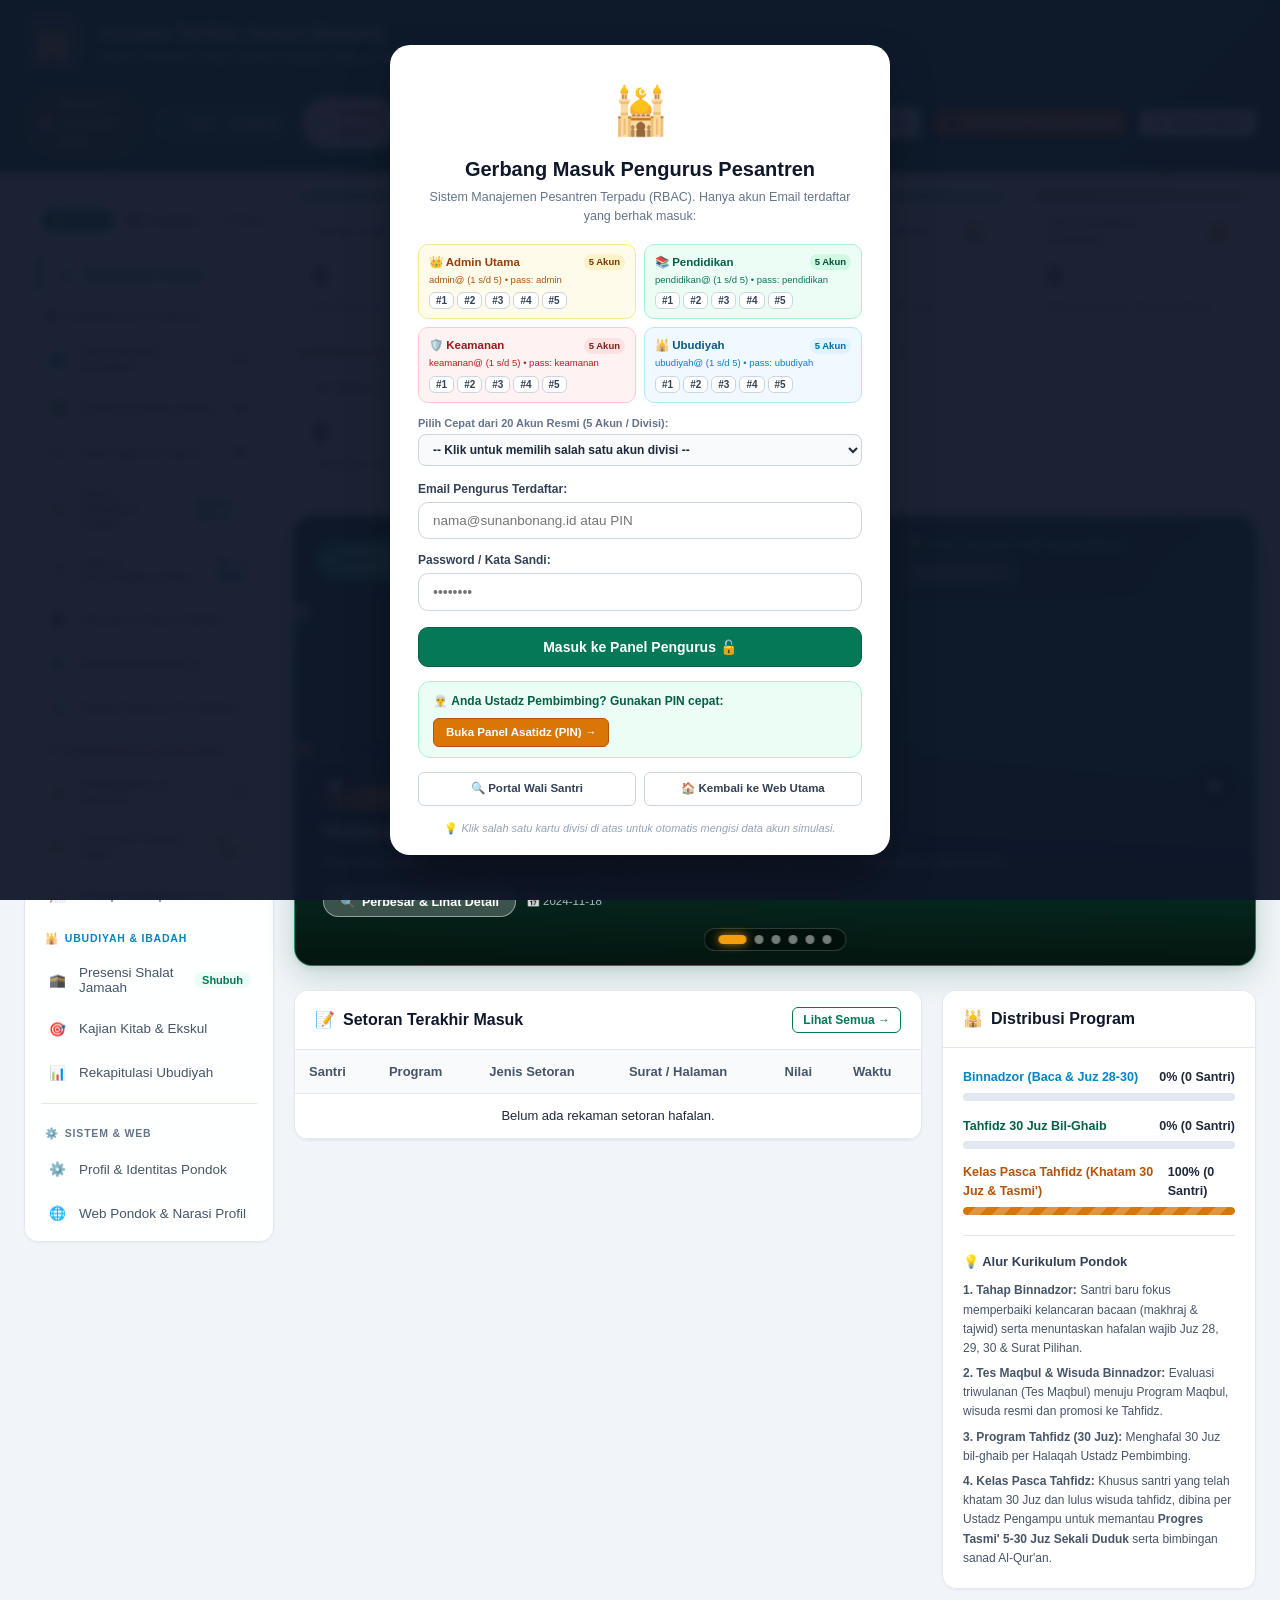
==== commit 7e9286a2: "feat: tata 2 kolom asatidz binnadzor & tahfidz di panel ustadz, mekanisme setoran 2x santri pasca ta" ====
--- a/admin-tahfidz.html
+++ b/admin-tahfidz.html
@@ -393,21 +393,53 @@
             </div>
           </div>
           <div class="panel-body">
-            <!-- PILIH NAMA USTADZ PENGAMPU (LANGSUNG MUNCUL MURIDNYA SAJA) -->
-            <div style="background:#f8fafc; border:1px solid #cbd5e1; border-radius:12px; padding:14px 18px; margin-bottom:16px;">
-              <div style="display:flex; justify-content:space-between; align-items:center; flex-wrap:wrap; gap:10px; margin-bottom:8px;">
+            <!-- PILIH NAMA USTADZ PENGAMPU (DIBAGI 2 KOLOM: BINNADZOR & TAHFIDZ) -->
+            <div style="background:#f8fafc; border:1px solid #cbd5e1; border-radius:12px; padding:16px 18px; margin-bottom:18px;">
+              <div style="display:flex; justify-content:space-between; align-items:center; flex-wrap:wrap; gap:10px; margin-bottom:10px;">
                 <div style="font-size:13.5px; font-weight:700; color:#0f172a; display:flex; align-items:center; gap:8px;">
-                  <span style="font-size:18px;">👳‍♂️</span> <strong>Pilih Nama Ustadz / Pembimbing untuk Presensi:</strong>
+                  <span style="font-size:20px;">👳‍♂️</span> <strong>Pilih Kelompok &amp; Nama Asatidz Pembimbing:</strong>
                 </div>
                 <div id="absensiActiveUstadzNotice" style="display:none; background:#ecfdf5; border:1px solid #a7f3d0; color:#047857; font-size:12px; font-weight:700; padding:4px 12px; border-radius:999px;">
                   <!-- Dynamic notice -->
                 </div>
               </div>
-              <p style="font-size:12px; color:#64748b; margin-bottom:10px;">
-                Ustadz cukup klik nama sendiri di bawah ini, otomatis hanya santri bimbingan Anda yang muncul untuk diabsen (tidak perlu search satu persatu):
+              <p style="font-size:12px; color:#64748b; margin-bottom:12px;">
+                Klik nama Ustadz di bawah ini, otomatis hanya santri bimbingan Ustadz tersebut yang muncul untuk diabsen (tidak perlu search satu persatu):
               </p>
-              <div id="absensiUstadzChips" style="display:flex; gap:8px; flex-wrap:wrap;">
-                <!-- Generated dynamically by renderAbsensiUstadzChips() -->
+
+              <!-- 2 Kolom Pilihan: Binnadzor & Tahfidz -->
+              <div style="display:grid; grid-template-columns:repeat(auto-fit, minmax(320px, 1fr)); gap:14px; margin-bottom:12px;">
+                <!-- Kolom 1: Asatidz Binnadzor -->
+                <div style="background:#fff; border:1.5px solid #bfdbfe; border-radius:10px; padding:12px 14px;">
+                  <div style="display:flex; justify-content:space-between; align-items:center; margin-bottom:8px; border-bottom:1px solid #dbeafe; padding-bottom:6px;">
+                    <strong style="color:#1e40af; font-size:13px; display:flex; align-items:center; gap:6px;">
+                      <span>📖</span> Kelompok Asatidz Binnadzor
+                    </strong>
+                    <span id="badgeCountBinnadzorAdmin" class="badge" style="background:#dbeafe; color:#1e40af; font-weight:700; font-size:11px;">12 Ustadz</span>
+                  </div>
+                  <div id="chipsUstadzBinnadzorAdmin" style="display:flex; gap:6px; flex-wrap:wrap;"></div>
+                </div>
+
+                <!-- Kolom 2: Asatidz Tahfidz -->
+                <div style="background:#fff; border:1.5px solid #bbf7d0; border-radius:10px; padding:12px 14px;">
+                  <div style="display:flex; justify-content:space-between; align-items:center; margin-bottom:8px; border-bottom:1px solid #dcfce7; padding-bottom:6px;">
+                    <strong style="color:#166534; font-size:13px; display:flex; align-items:center; gap:6px;">
+                      <span>🕌</span> Kelompok Asatidz Tahfidz
+                    </strong>
+                    <span id="badgeCountTahfidzAdmin" class="badge" style="background:#dcfce7; color:#166534; font-weight:700; font-size:11px;">10 Ustadz</span>
+                  </div>
+                  <div id="chipsUstadzTahfidzAdmin" style="display:flex; gap:6px; flex-wrap:wrap;"></div>
+                </div>
+              </div>
+
+              <!-- Tombol Semua Santri -->
+              <div style="display:flex; justify-content:space-between; align-items:center; flex-wrap:wrap; gap:8px; border-top:1px solid #e2e8f0; padding-top:10px;">
+                <button type="button" class="btn btn-secondary btn-sm" id="btnSemuaSantriAdmin" onclick="pilihAbsensiUstadz('')" style="font-weight:700;">
+                  👥 Tampilkan Semua Santri Pondok
+                </button>
+                <span style="font-size:11.5px; color:#64748b;">
+                  💡 <em>Klik nama Ustadz di atas untuk memfilter muridnya saja</em>
+                </span>
               </div>
             </div>
 
@@ -670,6 +702,7 @@
 
               <!-- Attendance Stats Bar for Ustadz -->
               <div style="display:flex; gap:12px; margin-bottom:16px; flex-wrap:wrap; font-size:12.5px;">
+                <span class="badge" style="background:#f1f5f9; color:#475569; font-weight:700; border:1px solid #cbd5e1;" id="countUstadzBelum">⏳ Belum Diabsen: 0</span>
                 <span class="badge badge-status-hadir-setor" id="countUstadzHadir">Hadir: 0</span>
                 <span class="badge badge-status-izin" id="countUstadzIzin">Izin: 0</span>
                 <span class="badge badge-status-sakit" id="countUstadzSakit">Sakit: 0</span>
@@ -1083,134 +1116,170 @@
               </div>
             </div>
 
-            <!-- TABEL 1: SIDANG TES MAQBUL (EVALUASI 3 BULANAN) -->
-            <div style="display:flex; justify-content:space-between; align-items:center; flex-wrap:wrap; gap:8px; margin-bottom:10px;">
-              <h4 style="font-size:14px; font-weight:700; color:var(--dark-800); display:flex; align-items:center; gap:8px; margin:0;">
-                <span>📝</span> 1. Peserta Sidang Tes Maqbul (Evaluasi Triwulanan Binnadzor)
-              </h4>
-              <span style="font-size:12px; color:#64748b;">Santri Binnadzor yang bacaannya fashih & tuntas hafalan</span>
-            </div>
-            <div class="table-responsive" style="margin-bottom:28px;">
-              <table class="data-table">
-                <thead>
-                  <tr>
-                    <th>Nama Santri</th>
-                    <th>NIS</th>
-                    <th>Kelas Binnadzor</th>
-                    <th>Kelancaran Bacaan</th>
-                    <th>Juz 30, 29, 28</th>
-                    <th>Surat Pilihan</th>
-                    <th>Status Maqbul</th>
-                    <th style="text-align:center;">Tindakan</th>
-                  </tr>
-                </thead>
-                <tbody id="tableTesMaqbulBody">
-                  <!-- Dynamic -->
-                </tbody>
-              </table>
-            </div>
-
-            <!-- TABEL 2: PROGRAM MAQBUL (PERSIAPAN MENUJU TAHFIDZ & MENUNGGU WISUDA) -->
-            <div style="display:flex; justify-content:space-between; align-items:center; flex-wrap:wrap; gap:8px; margin-bottom:10px;">
-              <h4 style="font-size:14px; font-weight:700; color:#b45309; display:flex; align-items:center; gap:8px; margin:0;">
-                <span>🌟</span> 2. Santri di "Program Maqbul" (Persiapan Tahfidz & Siap Wisuda)
-              </h4>
-              <span style="font-size:12px; color:#b45309; font-weight:600;">Lolos Tes Maqbul • Menunggu Jadwal Wisuda Binnadzor</span>
-            </div>
-            <div class="table-responsive" style="margin-bottom:28px;">
-              <table class="data-table">
-                <thead>
-                  <tr>
-                    <th>Nama Santri</th>
-                    <th>NIS</th>
-                    <th>Kelas Asal Binnadzor</th>
-                    <th>Tgl Lolos Maqbul</th>
-                    <th>Nilai Maqbul</th>
-                    <th>Status Wisuda</th>
-                    <th style="text-align:center;">Tindakan Wisuda</th>
-                  </tr>
-                </thead>
-                <tbody id="tableSiapWisudaBody">
-                  <!-- Dynamic -->
-                </tbody>
-              </table>
-            </div>
-
-            <!-- TABEL 3: ALUMNI WISUDA (KINI DI PROGRAM TAHFIDZ PER HALAQAH USTADZ) -->
-            <h4 style="font-size:14px; font-weight:700; color:var(--dark-800); margin-bottom:12px; display:flex; align-items:center; gap:8px;">
-              <span>📜</span> 3. Riwayat Alumni Wisuda Binnadzor (Kini Resmi di Program Tahfidz 30 Juz)
-            </h4>
-            <div class="table-responsive">
-              <table class="data-table">
-                <thead>
-                  <tr>
-                    <th>Nama Santri</th>
-                    <th>NIS</th>
-                    <th>Halaqah Ustadz Tahfidz</th>
-                    <th>Tanggal Wisuda</th>
-                    <th>Nomor Ijazah</th>
-                    <th>Predikat</th>
-                    <th>Capaian Tahfidz Saat Ini</th>
-                    <th style="text-align:center;">Sertifikat</th>
-                  </tr>
-                </thead>
-                <tbody id="tableAlumniWisudaBody">
-                  <!-- Dynamic -->
-                </tbody>
-              </table>
-            </div>
-
-            <!-- TABEL 4: CALON WISUDA TAHFIDZ 30 JUZ (SIAP MASUK PASCA TAHFIDZ) -->
-            <div style="margin-top:30px; display:flex; justify-content:space-between; align-items:center; flex-wrap:wrap; gap:8px; margin-bottom:12px;">
-              <h4 style="font-size:14px; font-weight:700; color:#854d0e; display:flex; align-items:center; gap:8px; margin:0;">
-                <span>👑</span> 4. Sidang Kelulusan & Wisuda Tahfidz 30 Juz (Calon Masuk Pasca Tahfidz)
-              </h4>
-              <span style="font-size:12px; color:#854d0e; font-weight:600;">Santri Tahfidz Khatam 30 Juz • Siap Sidang Wisuda Akbar</span>
-            </div>
-            <div class="table-responsive" style="margin-bottom:28px;">
-              <table class="data-table">
-                <thead>
-                  <tr>
-                    <th>Nama Santri</th>
-                    <th>NIS</th>
-                    <th>Halaqah Tahfidz Pembimbing</th>
-                    <th>Capaian Hafalan</th>
-                    <th>Terakhir Setoran</th>
-                    <th>Status Wisuda Tahfidz</th>
-                    <th style="text-align:center;">Tindakan Sidang Wisuda</th>
-                  </tr>
-                </thead>
-                <tbody id="tableCalonWisudaTahfidzBody">
-                  <!-- Dynamic -->
-                </tbody>
-              </table>
-            </div>
-
-            <!-- TABEL 5: MONITORING SANTRI KELAS PASCA TAHFIDZ (PROGRES TASMI' & SANAD) -->
-            <div style="display:flex; justify-content:space-between; align-items:center; flex-wrap:wrap; gap:8px; margin-bottom:12px;">
-              <h4 style="font-size:14px; font-weight:700; color:var(--dark-800); display:flex; align-items:center; gap:8px; margin:0;">
-                <span>⭐</span> 5. Monitoring Kelas Pasca Tahfidz (Progres Tasmi' 5 s.d. 30 Juz & Bimbingan Sanad)
-              </h4>
-              <span style="font-size:12px; color:#059669; font-weight:600;">Alumni Wisuda 30 Juz • Dibina per Ustadz Pengampu</span>
-            </div>
-            <div class="table-responsive">
-              <table class="data-table">
-                <thead>
-                  <tr>
-                    <th>Nama Mahasantri</th>
-                    <th>NIS</th>
-                    <th>Ustadz Pengampu Pasca Tahfidz</th>
-                    <th>No. Ijazah Tahfidz 30 Juz</th>
-                    <th>Progres Tasmi' Sekali Duduk</th>
-                    <th>Terakhir Tasmi'</th>
-                    <th>Status Sanad</th>
-                    <th style="text-align:center;">Tindakan</th>
-                  </tr>
-                </thead>
-                <tbody id="tablePascaTahfidzBody">
-                  <!-- Dynamic -->
-                </tbody>
-              </table>
+            <!-- SWITCHER PANEL KHUSUS MENU WISUDA & PASCA TAHFIDZ (4 PANEL) -->
+            <div class="wisuda-panel-tabs" style="display:flex; gap:8px; margin-bottom:20px; border-bottom:2px solid #e2e8f0; padding-bottom:12px; overflow-x:auto; flex-wrap:wrap;">
+              <button type="button" id="tabBtnWisudaBinnadzor" class="btn btn-sm btn-primary" onclick="switchWisudaPanel('binnadzor')" style="font-weight:700; display:flex; align-items:center; gap:6px; background:#0284c7; border-color:#0284c7; color:#ffffff;">
+                <span>📘</span> 1. Binnadzor <span id="badgeWisudaBinnadzor" class="chip-count" style="background:rgba(255,255,255,0.3); padding:1px 7px; border-radius:99px; font-size:11px;">0</span>
+              </button>
+              <button type="button" id="tabBtnWisudaMaqbul" class="btn btn-sm btn-secondary" onclick="switchWisudaPanel('maqbul')" style="font-weight:700; display:flex; align-items:center; gap:6px;">
+                <span>🌟</span> 2. Program Maqbul (Siap Wisuda Binnadzor) <span id="badgeWisudaMaqbul" class="chip-count" style="background:rgba(0,0,0,0.08); padding:1px 7px; border-radius:99px; font-size:11px;">0</span>
+              </button>
+              <button type="button" id="tabBtnWisudaTahfidz" class="btn btn-sm btn-secondary" onclick="switchWisudaPanel('tahfidz')" style="font-weight:700; display:flex; align-items:center; gap:6px;">
+                <span>🕌</span> 3. Tahfidz <span id="badgeWisudaTahfidz" class="chip-count" style="background:rgba(0,0,0,0.08); padding:1px 7px; border-radius:99px; font-size:11px;">0</span>
+              </button>
+              <button type="button" id="tabBtnWisudaPascaTahfidz" class="btn btn-sm btn-secondary" onclick="switchWisudaPanel('pasca-tahfidz')" style="font-weight:700; display:flex; align-items:center; gap:6px;">
+                <span>⭐</span> 4. Pasca Tahfidz <span id="badgeWisudaPascaTahfidz" class="chip-count" style="background:rgba(0,0,0,0.08); padding:1px 7px; border-radius:99px; font-size:11px;">0</span>
+              </button>
+              <button type="button" id="tabBtnWisudaSemua" class="btn btn-sm btn-outline-secondary" onclick="switchWisudaPanel('semua')" style="font-weight:600; font-size:11.5px; margin-left:auto;">
+                🌐 Tampilkan Semua
+              </button>
+            </div>
+
+            <!-- SUB-PANEL 1: SIDANG TES MAQBUL BINNADZOR -->
+            <div id="panelWisudaBinnadzor" class="wisuda-subpanel">
+              <div style="display:flex; justify-content:space-between; align-items:center; flex-wrap:wrap; gap:8px; margin-bottom:10px;">
+                <h4 style="font-size:14px; font-weight:700; color:var(--dark-800); display:flex; align-items:center; gap:8px; margin:0;">
+                  <span>📝</span> 1. Peserta Sidang Tes Maqbul (Evaluasi Triwulanan Binnadzor)
+                </h4>
+                <span style="font-size:12px; color:#64748b;">Santri Binnadzor yang bacaannya fashih &amp; tuntas hafalan</span>
+              </div>
+              <div class="table-responsive" style="margin-bottom:28px;">
+                <table class="data-table">
+                  <thead>
+                    <tr>
+                      <th>Nama Santri</th>
+                      <th>NIS</th>
+                      <th>Kelas Binnadzor</th>
+                      <th>Kelancaran Bacaan</th>
+                      <th>Juz 30, 29, 28</th>
+                      <th>Surat Pilihan</th>
+                      <th>Status Maqbul</th>
+                      <th style="text-align:center;">Tindakan</th>
+                    </tr>
+                  </thead>
+                  <tbody id="tableTesMaqbulBody">
+                    <!-- Dynamic -->
+                  </tbody>
+                </table>
+              </div>
+            </div>
+
+            <!-- SUB-PANEL 2: PROGRAM MAQBUL (PERSIAPAN MENUJU TAHFIDZ & MENUNGGU WISUDA BINNADZOR) -->
+            <div id="panelWisudaMaqbul" class="wisuda-subpanel" style="display:none;">
+              <div style="display:flex; justify-content:space-between; align-items:center; flex-wrap:wrap; gap:8px; margin-bottom:10px;">
+                <h4 style="font-size:14px; font-weight:700; color:#b45309; display:flex; align-items:center; gap:8px; margin:0;">
+                  <span>🌟</span> 2. Santri di "Program Maqbul" (Persiapan Tahfidz &amp; Siap Wisuda Binnadzor)
+                </h4>
+                <span style="font-size:12px; color:#b45309; font-weight:600;">Lolos Tes Maqbul • Menunggu Jadwal Wisuda Binnadzor</span>
+              </div>
+              <div class="table-responsive" style="margin-bottom:28px;">
+                <table class="data-table">
+                  <thead>
+                    <tr>
+                      <th>Nama Santri</th>
+                      <th>NIS</th>
+                      <th>Kelas Asal Binnadzor</th>
+                      <th>Tgl Lolos Maqbul</th>
+                      <th>Nilai Maqbul</th>
+                      <th>Status Wisuda</th>
+                      <th style="text-align:center;">Tindakan Wisuda</th>
+                    </tr>
+                  </thead>
+                  <tbody id="tableSiapWisudaBody">
+                    <!-- Dynamic -->
+                  </tbody>
+                </table>
+              </div>
+            </div>
+
+            <!-- SUB-PANEL 3: TAHFIDZ (CALON & KELULUSAN WISUDA TAHFIDZ 30 JUZ & SANTRI TAHFIDZ) -->
+            <div id="panelWisudaTahfidz" class="wisuda-subpanel" style="display:none;">
+              <!-- 3A. Sidang Kelulusan & Wisuda Tahfidz 30 Juz -->
+              <div style="background:#fffbeb; border:1px solid #fde68a; border-radius:10px; padding:14px 16px; margin-bottom:16px;">
+                <div style="display:flex; justify-content:space-between; align-items:center; flex-wrap:wrap; gap:8px;">
+                  <h4 style="font-size:14px; font-weight:700; color:#854d0e; display:flex; align-items:center; gap:8px; margin:0;">
+                    <span>👑</span> 3A. Sidang Kelulusan, Wisuda Tahfidz 30 Juz &amp; Persetujuan Syahadah Wali
+                  </h4>
+                  <span style="font-size:11.5px; color:#854d0e; font-weight:600;">Santri Khatam 30 Juz • Status Izin Tampil Syahadah di Portal Wali</span>
+                </div>
+              </div>
+              <div class="table-responsive" style="margin-bottom:28px;">
+                <table class="data-table">
+                  <thead>
+                    <tr>
+                      <th>Nama Santri</th>
+                      <th>NIS</th>
+                      <th>Halaqah Tahfidz</th>
+                      <th>Capaian Hafalan</th>
+                      <th>Status Wisuda Tahfidz</th>
+                      <th>Izin Akses Wali Santri</th>
+                      <th style="text-align:center;">Tindakan &amp; Syahadah</th>
+                    </tr>
+                  </thead>
+                  <tbody id="tableCalonWisudaTahfidzBody">
+                    <!-- Dynamic -->
+                  </tbody>
+                </table>
+              </div>
+
+              <!-- 3B. Riwayat Alumni Wisuda Binnadzor di Program Tahfidz -->
+              <div style="border-top:2px dashed #e2e8f0; padding-top:20px; margin-top:20px;">
+                <div style="display:flex; justify-content:space-between; align-items:center; flex-wrap:wrap; gap:8px; margin-bottom:12px;">
+                  <h4 style="font-size:14px; font-weight:700; color:var(--dark-800); display:flex; align-items:center; gap:8px; margin:0;">
+                    <span>📜</span> 3B. Riwayat Santri Program Tahfidz (Alumni Wisuda Binnadzor)
+                  </h4>
+                  <span style="font-size:11.5px; color:#64748b;">Syahadah Binnadzor otomatis dapat diakses oleh Wali Santri</span>
+                </div>
+                <div class="table-responsive" style="margin-bottom:28px;">
+                  <table class="data-table">
+                    <thead>
+                      <tr>
+                        <th>Nama Santri</th>
+                        <th>NIS</th>
+                        <th>Halaqah Ustadz Tahfidz</th>
+                        <th>Tanggal Wisuda</th>
+                        <th>Nomor Syahadah</th>
+                        <th>Predikat</th>
+                        <th>Capaian Tahfidz Saat Ini</th>
+                        <th style="text-align:center;">Syahadah Binnadzor</th>
+                      </tr>
+                    </thead>
+                    <tbody id="tableAlumniWisudaBody">
+                      <!-- Dynamic -->
+                    </tbody>
+                  </table>
+                </div>
+              </div>
+            </div>
+
+            <!-- SUB-PANEL 4: MONITORING SANTRI KELAS PASCA TAHFIDZ -->
+            <div id="panelWisudaPascaTahfidz" class="wisuda-subpanel" style="display:none;">
+              <div style="display:flex; justify-content:space-between; align-items:center; flex-wrap:wrap; gap:8px; margin-bottom:12px;">
+                <h4 style="font-size:14px; font-weight:700; color:var(--dark-800); display:flex; align-items:center; gap:8px; margin:0;">
+                  <span>⭐</span> 4. Monitoring Kelas Pasca Tahfidz (Progres Tasmi' 5 s.d. 30 Juz &amp; Bimbingan Sanad)
+                </h4>
+                <span style="font-size:12px; color:#059669; font-weight:600;">Alumni Wisuda 30 Juz • Dibina per Ustadz Pengampu</span>
+              </div>
+              <div class="table-responsive">
+                <table class="data-table">
+                  <thead>
+                    <tr>
+                      <th>Nama Mahasantri</th>
+                      <th>NIS</th>
+                      <th>Ustadz Pengampu Pasca Tahfidz</th>
+                      <th>No. Syahadah Tahfidz 30 Juz</th>
+                      <th>Progres Tasmi' Sekali Duduk</th>
+                      <th>Terakhir Tasmi'</th>
+                      <th>Status Sanad</th>
+                      <th>Izin Syahadah ke Wali</th>
+                      <th style="text-align:center;">Tindakan</th>
+                    </tr>
+                  </thead>
+                  <tbody id="tablePascaTahfidzBody">
+                    <!-- Dynamic -->
+                  </tbody>
+                </table>
+              </div>
             </div>
           </div>
         </div>
@@ -3453,19 +3522,57 @@
         <form id="formInputUjian" onsubmit="simpanNilaiUjian(event)">
           <input type="hidden" id="formUjianId">
 
-          <div class="form-row">
-            <div class="form-col form-group">
-              <label class="form-label">Program Santri <span style="color:red;">*</span></label>
-              <select id="formUjianProgram" class="form-control" onchange="onProgramUjianChange()" required>
-                <option value="Binnadzor">Program Binnadzor</option>
-                <option value="Tahfidz">Program Tahfidz</option>
+          <div class="form-group" style="margin-bottom:12px;">
+            <label class="form-label">Program Santri <span style="color:red;">*</span></label>
+            <select id="formUjianProgram" class="form-control" onchange="onProgramUjianChange()" required style="font-weight:600;">
+              <option value="Binnadzor">Program Binnadzor</option>
+              <option value="Tahfidz">Program Tahfidz</option>
+            </select>
+          </div>
+
+          <!-- PENCARIAN SANTRI DENGAN 2 OPSI: KETIK NAMA / FILTER PER KELAS ATAU USTADZ -->
+          <div style="background:#f8fafc; border:1px solid #cbd5e1; border-radius:10px; padding:12px 14px; margin-bottom:14px;">
+            <div style="display:flex; justify-content:space-between; align-items:center; margin-bottom:8px;">
+              <label class="form-label" style="font-weight:700; color:#0f172a; margin:0; font-size:12.5px;">
+                👥 Cari & Pilih Santri Peserta Ujian:
+              </label>
+              <span style="font-size:11px; color:#64748b;">(Tersedia 2 opsi pencarian cepat)</span>
+            </div>
+
+            <div class="form-row" style="margin-bottom:8px;">
+              <!-- OPSI 1: CARI DENGAN KETIK NAMA / NIS -->
+              <div class="form-col form-group" style="margin-bottom:0;">
+                <label style="font-size:11.5px; font-weight:600; color:#0369a1; display:flex; align-items:center; gap:4px; margin-bottom:4px;">
+                  <span>🔍 Opsi 1:</span> Ketik Nama / NIS Santri
+                </label>
+                <input type="text" id="formUjianSearchNama" class="form-control" placeholder="Ketik nama atau NIS santri..." oninput="onFilterSantriUjianChange()" style="font-size:12.5px;">
+              </div>
+
+              <!-- OPSI 2: CARI PER KELAS ATAU USTADZ -->
+              <div class="form-col form-group" style="margin-bottom:0;">
+                <label style="font-size:11.5px; font-weight:600; color:#059669; display:flex; align-items:center; gap:4px; margin-bottom:4px;">
+                  <span>👳‍♂️ Opsi 2:</span> Filter Per Kelas / Ustadz
+                </label>
+                <select id="formUjianFilterHalaqah" class="form-control" onchange="onFilterSantriUjianChange()" style="font-size:12.5px;">
+                  <!-- Dynamic populated -->
+                </select>
+              </div>
+            </div>
+
+            <!-- HASIL PILIHAN SANTRI -->
+            <div class="form-group" style="margin-bottom:0; margin-top:10px;">
+              <div style="display:flex; justify-content:space-between; align-items:center; margin-bottom:4px;">
+                <label class="form-label" style="font-weight:700; font-size:12px; margin:0;">
+                  Pilih Santri yang Diuji <span style="color:red;">*</span>
+                </label>
+                <span id="formUjianSantriCount" style="font-size:11px; color:#0284c7; font-weight:600;"></span>
+              </div>
+              <select id="formUjianSantriId" class="form-control" onchange="onSantriUjianSelected()" required style="font-size:13px; font-weight:600; color:#0f172a;">
+                <!-- Filtered santri options -->
               </select>
-            </div>
-            <div class="form-col form-group">
-              <label class="form-label">Pilih Santri <span style="color:red;">*</span></label>
-              <select id="formUjianSantriId" class="form-control" onchange="onSantriUjianSelected()" required>
-                <!-- Dynamic santri list -->
-              </select>
+              <!-- Info santri terpilih -->
+              <div id="formUjianSantriSelectedInfo" style="margin-top:6px; font-size:11.5px; background:#e0f2fe; border:1px solid #bae6fd; padding:6px 10px; border-radius:6px; color:#0369a1; display:none;">
+              </div>
             </div>
           </div>
 
@@ -3846,7 +3953,7 @@
 
           <div class="form-row">
             <div class="form-col form-group">
-              <label class="form-label">Nomor Ijazah / Piagam Wisuda</label>
+              <label class="form-label">Nomor Syahadah Wisuda Binnadzor</label>
               <input type="text" id="wisudaNoIjazah" class="form-control" placeholder="WIS-BNZ-2024-001">
             </div>
             <div class="form-col form-group">
@@ -3917,11 +4024,11 @@
     </div>
   </div>
 
-  <!-- 4. Modal Sertifikat / Ijazah Preview -->
+  <!-- 4. Modal Sertifikat / Syahadah Preview -->
   <div class="modal-overlay" id="modalSertifikatPreview">
     <div class="modal-box modal-lg">
       <div class="modal-header">
-        <h3 class="modal-title">📜 Piagam Kelulusan Program Binnadzor</h3>
+        <h3 class="modal-title">📜 Syahadah Kelulusan Program Binnadzor</h3>
         <button class="modal-close" onclick="closeModalSertifikat()">&times;</button>
       </div>
       <div class="modal-body" style="background:#fafafa;">
@@ -3931,7 +4038,7 @@
       </div>
       <div class="modal-footer">
         <button class="btn btn-secondary" onclick="closeModalSertifikat()">Tutup</button>
-        <button class="btn btn-primary" onclick="cetakSertifikat()">🖨️ Cetak Piagam</button>
+        <button class="btn btn-primary" onclick="cetakSertifikat()">🖨️ Cetak Syahadah</button>
       </div>
     </div>
   </div>
@@ -3974,7 +4081,7 @@
 
           <div class="form-row">
             <div class="form-col form-group">
-              <label class="form-label">Nomor Ijazah Khotmil Qur'an 30 Juz</label>
+              <label class="form-label">Nomor Syahadah Khotmil Qur'an 30 Juz</label>
               <input type="text" id="wisudaTahfidzNoIjazah" class="form-control" placeholder="WIS-THF-2024-001">
             </div>
             <div class="form-col form-group">
@@ -3992,6 +4099,17 @@
             <input type="text" id="wisudaTahfidzCatatan" class="form-control" placeholder="Contoh: Mutqin 30 juz, fashahah sempurna, siap tasmi' kubro & sanad">
           </div>
 
+          <!-- PERSETUJUAN PUBLIKASI SYAHADAH KE WALI SANTRI -->
+          <div class="form-group" style="background:#ecfdf5; border:1px solid #a7f3d0; padding:10px 14px; border-radius:8px; margin-top:6px;">
+            <label style="display:flex; align-items:center; gap:8px; cursor:pointer; margin:0; font-weight:700; color:#065f46;">
+              <input type="checkbox" id="wisudaTahfidzTampilKeWali" checked style="width:17px; height:17px;">
+              <span>✅ Izinkan Syahadah Tahfidz langsung dilihat oleh Wali Santri</span>
+            </label>
+            <small style="display:block; font-size:11px; color:#047857; margin-left:25px; margin-top:2px;">
+              Bila dicentang, wali santri dapat langsung membuka dan mengunduh Syahadah 30 Juz di Portal Wali. Anda dapat mengubah status izin ini sewaktu-waktu di tabel wisuda.
+            </small>
+          </div>
+
           <div class="modal-footer" style="padding:14px 0 0 0; background:transparent;">
             <button type="button" class="btn btn-secondary" onclick="closeModalWisudaTahfidz()">Batal</button>
             <button type="submit" class="btn btn-gold">👑 Wisudakan & Masukkan ke Pasca Tahfidz</button>
@@ -4001,11 +4119,11 @@
     </div>
   </div>
 
-  <!-- Modal Piagam Khotmil Qur'an Tahfidz 30 Juz Preview -->
+  <!-- Modal Syahadah Khotmil Qur'an Tahfidz 30 Juz Preview -->
   <div class="modal-overlay" id="modalPiagamTahfidzPreview">
     <div class="modal-box modal-lg">
       <div class="modal-header">
-        <h3 class="modal-title">👑 Piagam Khotmil Qur'an Bil-Ghaib 30 Juz</h3>
+        <h3 class="modal-title">👑 Syahadah Khotmil Qur'an Bil-Ghaib 30 Juz</h3>
         <button class="modal-close" onclick="closeModalPiagamTahfidz()">&times;</button>
       </div>
       <div class="modal-body" style="background:#fafafa;">
@@ -4015,7 +4133,7 @@
       </div>
       <div class="modal-footer">
         <button class="btn btn-secondary" onclick="closeModalPiagamTahfidz()">Tutup</button>
-        <button class="btn btn-primary" onclick="cetakPiagamTahfidz()">🖨️ Cetak Piagam 30 Juz</button>
+        <button class="btn btn-primary" onclick="cetakPiagamTahfidz()">🖨️ Cetak Syahadah 30 Juz</button>
       </div>
     </div>
   </div>
@@ -4304,7 +4422,7 @@
   <script src="https://www.gstatic.com/firebasejs/10.12.0/firebase-firestore-compat.js"></script>
   <script src="firebase-sync.js?v=20261127-v2"></script>
   <script src="image-cropper.js"></script>
-  <script src="app.js?v=20261127-v2"></script>
+  <script src="app.js?v=20261127-v4"></script>
   <!-- ================= MODAL ADMIN TAMBAH/EDIT ALUMNI ================= -->
   <div class="modal-overlay" id="modalAdminAlumni" onclick="closeModalAdminAlumni(event)">
     <div class="interactive-detail-modal-box" onclick="event.stopPropagation()" style="max-width:640px; width:92%; background:#fff; border-radius:18px; overflow:hidden; box-shadow:0 25px 60px rgba(0,0,0,0.35);">
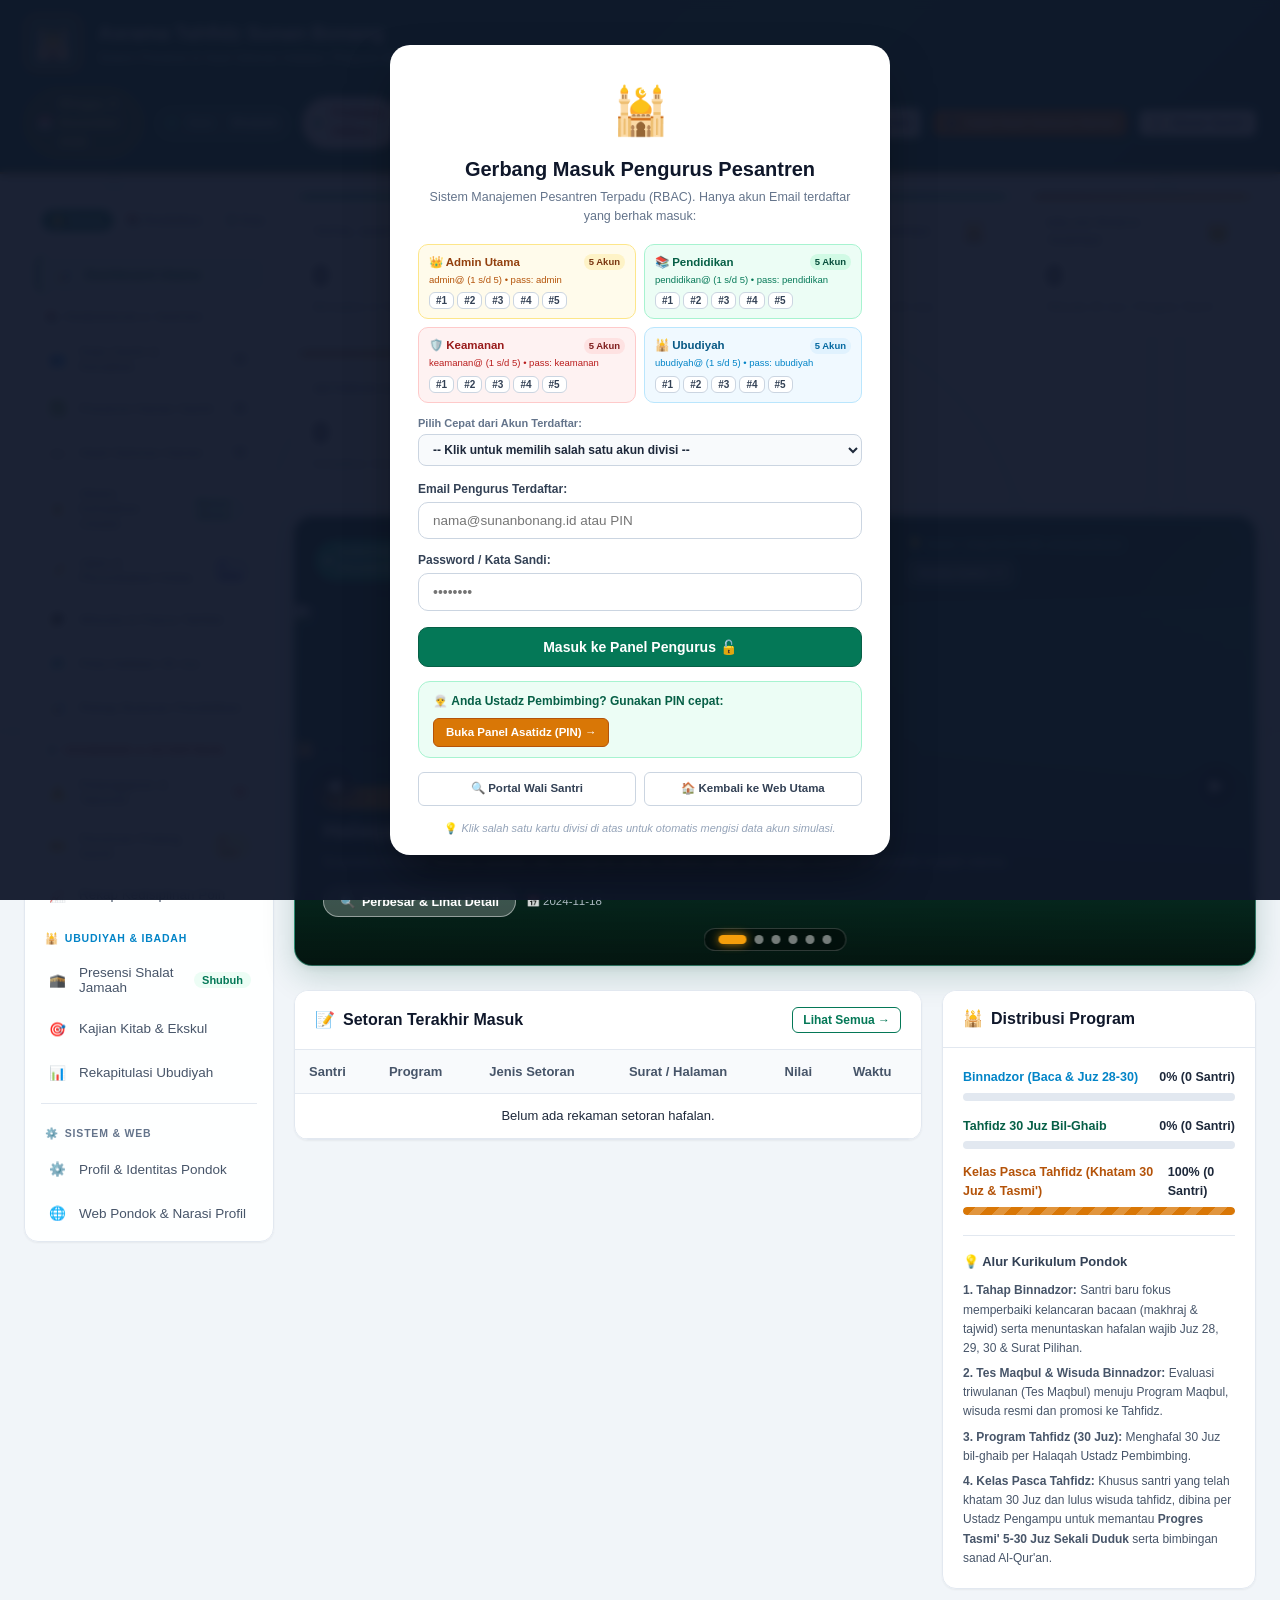
==== commit 155b7c29: "fix: perbaiki penghapusan & penyesuaian akun pengurus serta tambahkan pengaturan hak akses menu per " ====
--- a/admin-tahfidz.html
+++ b/admin-tahfidz.html
@@ -394,41 +394,57 @@
           </div>
           <div class="panel-body">
             <!-- PILIH NAMA USTADZ PENGAMPU (DIBAGI 2 KOLOM: BINNADZOR & TAHFIDZ) -->
-            <div style="background:#f8fafc; border:1px solid #cbd5e1; border-radius:12px; padding:16px 18px; margin-bottom:18px;">
+            <div style="background:#f8fafc; border:1px solid #cbd5e1; border-radius:12px; padding:14px 14px; margin-bottom:18px; width:100%; max-width:100%; box-sizing:border-box; overflow:hidden;">
               <div style="display:flex; justify-content:space-between; align-items:center; flex-wrap:wrap; gap:10px; margin-bottom:10px;">
                 <div style="font-size:13.5px; font-weight:700; color:#0f172a; display:flex; align-items:center; gap:8px;">
                   <span style="font-size:20px;">👳‍♂️</span> <strong>Pilih Kelompok &amp; Nama Asatidz Pembimbing:</strong>
                 </div>
-                <div id="absensiActiveUstadzNotice" style="display:none; background:#ecfdf5; border:1px solid #a7f3d0; color:#047857; font-size:12px; font-weight:700; padding:4px 12px; border-radius:999px;">
+                <div id="absensiActiveUstadzNotice" style="display:none; background:#ecfdf5; border:1px solid #a7f3d0; color:#047857; font-size:12px; font-weight:700; padding:4px 12px; border-radius:999px; max-width:100%; flex-wrap:wrap; word-break:break-word;">
                   <!-- Dynamic notice -->
                 </div>
               </div>
               <p style="font-size:12px; color:#64748b; margin-bottom:12px;">
-                Klik nama Ustadz di bawah ini, otomatis hanya santri bimbingan Ustadz tersebut yang muncul untuk diabsen (tidak perlu search satu persatu):
+                Klik kelompok Asatidz di bawah ini untuk <strong>membuka daftar Ustadz</strong>, lalu klik nama Ustadz untuk langsung memfilter santri bimbingan beliau (tidak perlu search satu persatu):
               </p>
 
-              <!-- 2 Kolom Pilihan: Binnadzor & Tahfidz -->
-              <div style="display:grid; grid-template-columns:repeat(auto-fit, minmax(320px, 1fr)); gap:14px; margin-bottom:12px;">
+              <!-- 2 Kolom Pilihan: Binnadzor & Tahfidz (Atas Bawah di Layar HP) -->
+              <div class="panel-asatidz-grid">
                 <!-- Kolom 1: Asatidz Binnadzor -->
-                <div style="background:#fff; border:1.5px solid #bfdbfe; border-radius:10px; padding:12px 14px;">
-                  <div style="display:flex; justify-content:space-between; align-items:center; margin-bottom:8px; border-bottom:1px solid #dbeafe; padding-bottom:6px;">
-                    <strong style="color:#1e40af; font-size:13px; display:flex; align-items:center; gap:6px;">
-                      <span>📖</span> Kelompok Asatidz Binnadzor
-                    </strong>
-                    <span id="badgeCountBinnadzorAdmin" class="badge" style="background:#dbeafe; color:#1e40af; font-weight:700; font-size:11px;">12 Ustadz</span>
+                <div id="cardGroupBinnadzorAdmin" class="card-group-asatidz" style="background:#fff; border:1.5px solid #bfdbfe; border-radius:10px; overflow:hidden; box-shadow:0 1px 3px rgba(0,0,0,0.04); transition:all 0.2s ease;">
+                  <div onclick="toggleGroupUstadzAdmin('binnadzor')" onkeydown="if(event.key==='Enter'||event.key===' '){event.preventDefault();toggleGroupUstadzAdmin('binnadzor');}" role="button" tabindex="0" class="card-group-header" style="background:#f0f7ff;" onmouseover="this.style.background='#e0f2fe'" onmouseout="this.style.background='#f0f7ff'">
+                    <div style="display:flex; align-items:center; gap:8px; min-width:0; flex:1 1 auto;">
+                      <span style="font-size:20px; flex-shrink:0;">📖</span>
+                      <strong style="color:#1e40af; font-size:13px; word-break:break-word;">
+                        Kelompok Asatidz Binnadzor
+                      </strong>
+                    </div>
+                    <div style="display:flex; align-items:center; gap:8px; flex-shrink:0;">
+                      <span id="badgeCountBinnadzorAdmin" class="badge" style="background:#dbeafe; color:#1e40af; font-weight:700; font-size:11px;">12 Ustadz</span>
+                      <span id="btnToggleBinnadzorAdmin" style="font-size:11px; font-weight:700; color:#1d4ed8; background:#fff; border:1px solid #bfdbfe; padding:3px 8px; border-radius:5px; display:inline-flex; align-items:center; gap:3px; box-shadow:0 1px 2px rgba(0,0,0,0.04); white-space:nowrap;">
+                        <span id="iconToggleBinnadzorAdmin">▶</span> <span id="textToggleBinnadzorAdmin">Buka</span>
+                      </span>
+                    </div>
                   </div>
-                  <div id="chipsUstadzBinnadzorAdmin" style="display:flex; gap:6px; flex-wrap:wrap;"></div>
+                  <div id="chipsUstadzBinnadzorAdmin" style="display:none; padding:10px 12px; border-top:1px solid #dbeafe; background:#fff; gap:6px; flex-wrap:wrap; box-sizing:border-box; max-width:100%;"></div>
                 </div>
 
                 <!-- Kolom 2: Asatidz Tahfidz -->
-                <div style="background:#fff; border:1.5px solid #bbf7d0; border-radius:10px; padding:12px 14px;">
-                  <div style="display:flex; justify-content:space-between; align-items:center; margin-bottom:8px; border-bottom:1px solid #dcfce7; padding-bottom:6px;">
-                    <strong style="color:#166534; font-size:13px; display:flex; align-items:center; gap:6px;">
-                      <span>🕌</span> Kelompok Asatidz Tahfidz
-                    </strong>
-                    <span id="badgeCountTahfidzAdmin" class="badge" style="background:#dcfce7; color:#166534; font-weight:700; font-size:11px;">10 Ustadz</span>
+                <div id="cardGroupTahfidzAdmin" class="card-group-asatidz" style="background:#fff; border:1.5px solid #bbf7d0; border-radius:10px; overflow:hidden; box-shadow:0 1px 3px rgba(0,0,0,0.04); transition:all 0.2s ease;">
+                  <div onclick="toggleGroupUstadzAdmin('tahfidz')" onkeydown="if(event.key==='Enter'||event.key===' '){event.preventDefault();toggleGroupUstadzAdmin('tahfidz');}" role="button" tabindex="0" class="card-group-header" style="background:#f0fdf4;" onmouseover="this.style.background='#dcfce7'" onmouseout="this.style.background='#f0fdf4'">
+                    <div style="display:flex; align-items:center; gap:8px; min-width:0; flex:1 1 auto;">
+                      <span style="font-size:20px; flex-shrink:0;">🕌</span>
+                      <strong style="color:#166534; font-size:13px; word-break:break-word;">
+                        Kelompok Asatidz Tahfidz
+                      </strong>
+                    </div>
+                    <div style="display:flex; align-items:center; gap:8px; flex-shrink:0;">
+                      <span id="badgeCountTahfidzAdmin" class="badge" style="background:#dcfce7; color:#166534; font-weight:700; font-size:11px;">10 Ustadz</span>
+                      <span id="btnToggleTahfidzAdmin" style="font-size:11px; font-weight:700; color:#15803d; background:#fff; border:1px solid #bbf7d0; padding:3px 8px; border-radius:5px; display:inline-flex; align-items:center; gap:3px; box-shadow:0 1px 2px rgba(0,0,0,0.04); white-space:nowrap;">
+                        <span id="iconToggleTahfidzAdmin">▶</span> <span id="textToggleTahfidzAdmin">Buka</span>
+                      </span>
+                    </div>
                   </div>
-                  <div id="chipsUstadzTahfidzAdmin" style="display:flex; gap:6px; flex-wrap:wrap;"></div>
+                  <div id="chipsUstadzTahfidzAdmin" style="display:none; padding:10px 12px; border-top:1px solid #dcfce7; background:#fff; gap:6px; flex-wrap:wrap; box-sizing:border-box; max-width:100%;"></div>
                 </div>
               </div>
 
@@ -2454,6 +2470,9 @@
                       </p>
                     </div>
                     <div style="display:flex; gap:8px; flex-wrap:wrap;">
+                      <button type="button" class="btn btn-secondary btn-sm" onclick="openModalHakAksesDivisi()" style="font-weight:700; color:#0369a1; border-color:#bae6fd; background:#f0f9ff;" title="Sesuaikan izin hak akses menu untuk masing-masing divisi">
+                        ⚙️ Atur Hak Akses Menu Divisi
+                      </button>
                       <button type="button" class="btn btn-secondary btn-sm" onclick="resetDefaultPengurusAccounts()" style="font-weight:700;" title="Muat ulang 20 akun default (4 divisi × 5 akun)">
                         🔄 Muat 20 Akun Standar
                       </button>
@@ -2929,14 +2948,17 @@
             <div>
               <h3 class="panel-title"><span>🏢</span> Edit Sarana & Fasilitas Pondok</h3>
               <p style="font-size:12px; color:var(--dark-500); margin-top:2px;">
-                Ubah nama, badge, kapasitas, foto, ringkasan, dan detail spesifikasi 6 fasilitas pondok yang tampil pada website depan dan pop-up modal interaktif.
+                Ubah nama, badge, kapasitas, foto, ringkasan, dan detail spesifikasi sarana &amp; fasilitas pondok yang tampil pada website depan dan pop-up modal interaktif. Anda juga dapat menambah atau menghapus fasilitas secara dinamis.
               </p>
             </div>
-            <div style="display:flex; gap:8px;">
-              <button class="btn btn-secondary btn-sm" onclick="resetWebFacilitiesAdmin()">
+            <div style="display:flex; gap:8px; flex-wrap:wrap;">
+              <button type="button" class="btn btn-gold btn-sm" onclick="tambahWebFacilityAdmin()" style="font-weight:700;">
+                ➕ Tambah Fasilitas Baru
+              </button>
+              <button type="button" class="btn btn-secondary btn-sm" onclick="resetWebFacilitiesAdmin()">
                 🔄 Kembalikan ke Standar
               </button>
-              <button class="btn btn-primary btn-sm" onclick="simpanWebFacilitiesAdmin()">
+              <button type="button" class="btn btn-primary btn-sm" onclick="simpanWebFacilitiesAdmin()">
                 💾 Simpan Fasilitas
               </button>
             </div>
@@ -2945,16 +2967,19 @@
             <!-- Alert Info -->
             <div style="background:#eff6ff; border:1px solid #bfdbfe; border-radius:10px; padding:12px 16px; margin-bottom:20px; font-size:12.5px; color:#1e40af; display:flex; align-items:center; gap:8px;">
               <span>ℹ️</span>
-              <span>Data 6 fasilitas di bawah ini akan otomatis sinkron ke halaman depan (<a href="index.html#profil" target="_blank" style="color:#2563eb; font-weight:700; text-decoration:underline;">Lihat Bagian Fasilitas ↗</a>). Klik tombol <strong>"📷 Upload Foto Fasilitas"</strong> untuk mengunggah foto langsung dari perangkat Anda dan mengatur framing potong 16:9.</span>
-            </div>
-
-            <!-- List of 6 Facilities Form -->
+              <span>Seluruh data fasilitas di bawah ini akan otomatis sinkron ke halaman depan (<a href="index.html#profil" target="_blank" style="color:#2563eb; font-weight:700; text-decoration:underline;">Lihat Bagian Fasilitas ↗</a>). Klik tombol <strong>"➕ Tambah Fasilitas Baru"</strong> untuk menambah sarana baru, tombol <strong>"🗑️ Hapus"</strong> untuk menghapus fasilitas yang tidak diperlukan, dan <strong>"📷 Upload Foto Fasilitas"</strong> untuk mengunggah foto langsung dari perangkat Anda.</span>
+            </div>
+
+            <!-- List of Facilities Form -->
             <div id="adminFacilitiesList" style="display:flex; flex-direction:column; gap:18px;">
               <!-- Dynamic populated by renderWebFacilitiesAdmin() -->
             </div>
 
-            <div style="margin-top:20px; text-align:right;">
-              <button class="btn btn-primary" onclick="simpanWebFacilitiesAdmin()">
+            <div style="margin-top:20px; display:flex; justify-content:space-between; align-items:center; flex-wrap:wrap; gap:10px;">
+              <button type="button" class="btn btn-gold" onclick="tambahWebFacilityAdmin()" style="font-weight:700;">
+                ➕ Tambah Fasilitas Baru
+              </button>
+              <button type="button" class="btn btn-primary" onclick="simpanWebFacilitiesAdmin()">
                 💾 Simpan Fasilitas
               </button>
             </div>
@@ -4281,8 +4306,8 @@
 
       <!-- Quick Selector Dropdown for all 20 accounts -->
       <div style="margin-bottom:14px; text-align:left;">
-        <label style="font-size:11px; font-weight:700; color:#64748b; margin-bottom:3px; display:block;">Pilih Cepat dari 20 Akun Resmi (5 Akun / Divisi):</label>
-        <select class="form-control" style="font-size:12px; padding:7px 10px; background:#f8fafc; font-weight:600; color:#1e293b; border:1px solid #cbd5e1; border-radius:8px;" onchange="if(this.value){ const [em, pw] = this.value.split('|'); selectPengurusAccountQuick(em, pw); }">
+        <label style="font-size:11px; font-weight:700; color:#64748b; margin-bottom:3px; display:block;">Pilih Cepat dari Akun Terdaftar:</label>
+        <select id="quickLoginAccountSelect" class="form-control" style="font-size:12px; padding:7px 10px; background:#f8fafc; font-weight:600; color:#1e293b; border:1px solid #cbd5e1; border-radius:8px;" onchange="if(this.value){ const [em, pw] = this.value.split('|'); selectPengurusAccountQuick(em, pw); }">
           <option value="">-- Klik untuk memilih salah satu akun divisi --</option>
           <optgroup label="👑 DIVISI ADMINISTRATOR UTAMA (5 Akun • Pass: admin)">
             <option value="admin@sunanbonang.id|admin">1. admin@sunanbonang.id (Administrator Utama)</option>
@@ -4392,6 +4417,11 @@
               <option value="UBUDIYAH">🕌 Divisi Ubudiyah &amp; Ibadah (Shalat Jamaah 5 Waktu &amp; Ekskul)</option>
             </select>
           </div>
+          <div class="form-group">
+            <label class="form-label">Keterangan Jabatan / Divisi Spesifik</label>
+            <input type="text" id="formPengurusDivisi" class="form-control" placeholder="Contoh: Sekretariat Pesantren, Kurikulum & Ujian, Piket Asrama, dll.">
+            <small style="color:#64748b; font-size:11px;">Keterangan ini memudahkan Anda menandai tugas atau unit pengurus yang bersangkutan.</small>
+          </div>
           <div class="form-group" style="margin-bottom:0;">
             <label class="form-label">Status Akun</label>
             <select id="formPengurusStatus" class="form-control">
@@ -4405,6 +4435,36 @@
           <button type="submit" class="btn btn-primary" style="font-weight:700;">💾 Simpan Akun Pengurus</button>
         </div>
       </form>
+    </div>
+  </div>
+
+  <!-- ================= MODAL ATUR HAK AKSES PER DIVISI ================= -->
+  <div class="modal-overlay" id="modalHakAksesDivisi" style="z-index:99999;">
+    <div class="modal-box" style="max-width:700px; width:95%;">
+      <div class="modal-header">
+        <h3 style="font-size:16px; font-weight:800; color:#0f172a; display:flex; align-items:center; gap:8px;">
+          <span>⚙️</span> Sesuaikan Hak Akses Menu Tiap Divisi
+        </h3>
+        <button type="button" class="btn-close-modal" onclick="closeModalHakAksesDivisi()">&times;</button>
+      </div>
+      <div class="modal-body" style="padding:18px 20px; max-height:72vh; overflow-y:auto;">
+        <div style="background:#eff6ff; border:1px solid #bfdbfe; border-radius:10px; padding:10px 14px; font-size:12px; color:#1e40af; margin-bottom:16px; line-height:1.5;">
+          ℹ️ <strong>Catatan Hak Akses:</strong> <strong>👑 Administrator Utama</strong> selalu memiliki akses penuh ke seluruh menu sistem. Centang menu apa saja yang diizinkan untuk diakses oleh pengurus pada masing-masing divisi di bawah ini.
+        </div>
+
+        <div id="hakAksesContainer" style="display:flex; flex-direction:column; gap:16px;">
+          <!-- Dynamically populated by renderHakAksesEditor() -->
+        </div>
+      </div>
+      <div class="modal-footer" style="display:flex; justify-content:space-between; align-items:center; flex-wrap:wrap; gap:8px;">
+        <button type="button" class="btn btn-secondary btn-sm" onclick="resetHakAksesDivisiStandar()" style="color:#dc2626; border-color:#fca5a5;">
+          🔄 Reset Hak Akses ke Standar
+        </button>
+        <div style="display:flex; gap:8px;">
+          <button type="button" class="btn btn-secondary" onclick="closeModalHakAksesDivisi()">Tutup</button>
+          <button type="button" class="btn btn-primary" onclick="simpanHakAksesDivisi()" style="font-weight:700;">💾 Simpan Hak Akses</button>
+        </div>
+      </div>
     </div>
   </div>
 
--- a/styles.css
+++ b/styles.css
@@ -2329,3 +2329,135 @@
 .bulk-btn-secondary:hover {
   background: #334155 !important;
 }
+
+/* ================= Asatidz Group Panels Responsive (Stack Atas Bawah di HP) ================= */
+.panel-asatidz-grid {
+  display: grid;
+  grid-template-columns: minmax(0, 1fr) minmax(0, 1fr);
+  gap: 16px;
+  margin-bottom: 14px;
+  width: 100%;
+  max-width: 100%;
+  box-sizing: border-box;
+}
+
+.card-group-asatidz {
+  width: 100%;
+  max-width: 100%;
+  min-width: 0;
+  box-sizing: border-box;
+  overflow: hidden;
+}
+
+.card-group-header {
+  cursor: pointer;
+  display: flex;
+  justify-content: space-between;
+  align-items: center;
+  flex-wrap: wrap;
+  gap: 10px;
+  padding: 12px 16px;
+  user-select: none;
+  transition: background 0.2s;
+  box-sizing: border-box;
+  max-width: 100%;
+  min-width: 0;
+}
+
+@media (max-width: 768px) {
+  html, body {
+    overflow-x: hidden !important;
+    max-width: 100vw !important;
+  }
+
+  .panel-asatidz-grid {
+    grid-template-columns: 1fr !important;
+    gap: 12px !important;
+    margin-bottom: 12px;
+    width: 100% !important;
+    max-width: 100% !important;
+  }
+
+  .card-group-asatidz {
+    width: 100% !important;
+    max-width: 100% !important;
+  }
+  
+  .card-group-header {
+    padding: 10px 12px !important;
+    gap: 8px !important;
+  }
+
+  .ustadz-chip {
+    width: 100% !important;
+    max-width: 100% !important;
+    display: flex !important;
+    justify-content: space-between !important;
+    align-items: center !important;
+    gap: 8px !important;
+    white-space: normal !important;
+    word-break: break-word !important;
+    overflow-wrap: break-word !important;
+    text-align: left !important;
+    font-size: 12px !important;
+    padding: 8px 12px !important;
+    border-radius: 10px !important;
+    box-sizing: border-box !important;
+    min-width: 0 !important;
+  }
+
+  .ustadz-chip strong {
+    flex: 1 1 auto !important;
+    min-width: 0 !important;
+    white-space: normal !important;
+    word-break: break-word !important;
+    overflow-wrap: break-word !important;
+    text-align: left !important;
+  }
+
+  .ustadz-chip .chip-count {
+    flex-shrink: 0 !important;
+  }
+
+  .ustadz-container {
+    width: 100% !important;
+    max-width: 100% !important;
+    padding: 0 10px !important;
+    box-sizing: border-box !important;
+    overflow-x: hidden !important;
+  }
+
+  .ustadz-panel-box {
+    width: 100% !important;
+    max-width: 100% !important;
+    padding: 14px 10px !important;
+    box-sizing: border-box !important;
+    overflow-x: hidden !important;
+  }
+
+  .filter-bar {
+    flex-direction: column !important;
+    align-items: stretch !important;
+    gap: 10px !important;
+  }
+
+  .filter-bar .form-group {
+    min-width: 0 !important;
+    width: 100% !important;
+  }
+
+  .filter-bar input,
+  .filter-bar select {
+    width: 100% !important;
+    max-width: 100% !important;
+    box-sizing: border-box !important;
+  }
+
+  .table-responsive {
+    width: 100% !important;
+    max-width: 100% !important;
+    overflow-x: auto !important;
+    -webkit-overflow-scrolling: touch !important;
+    box-sizing: border-box !important;
+  }
+}
